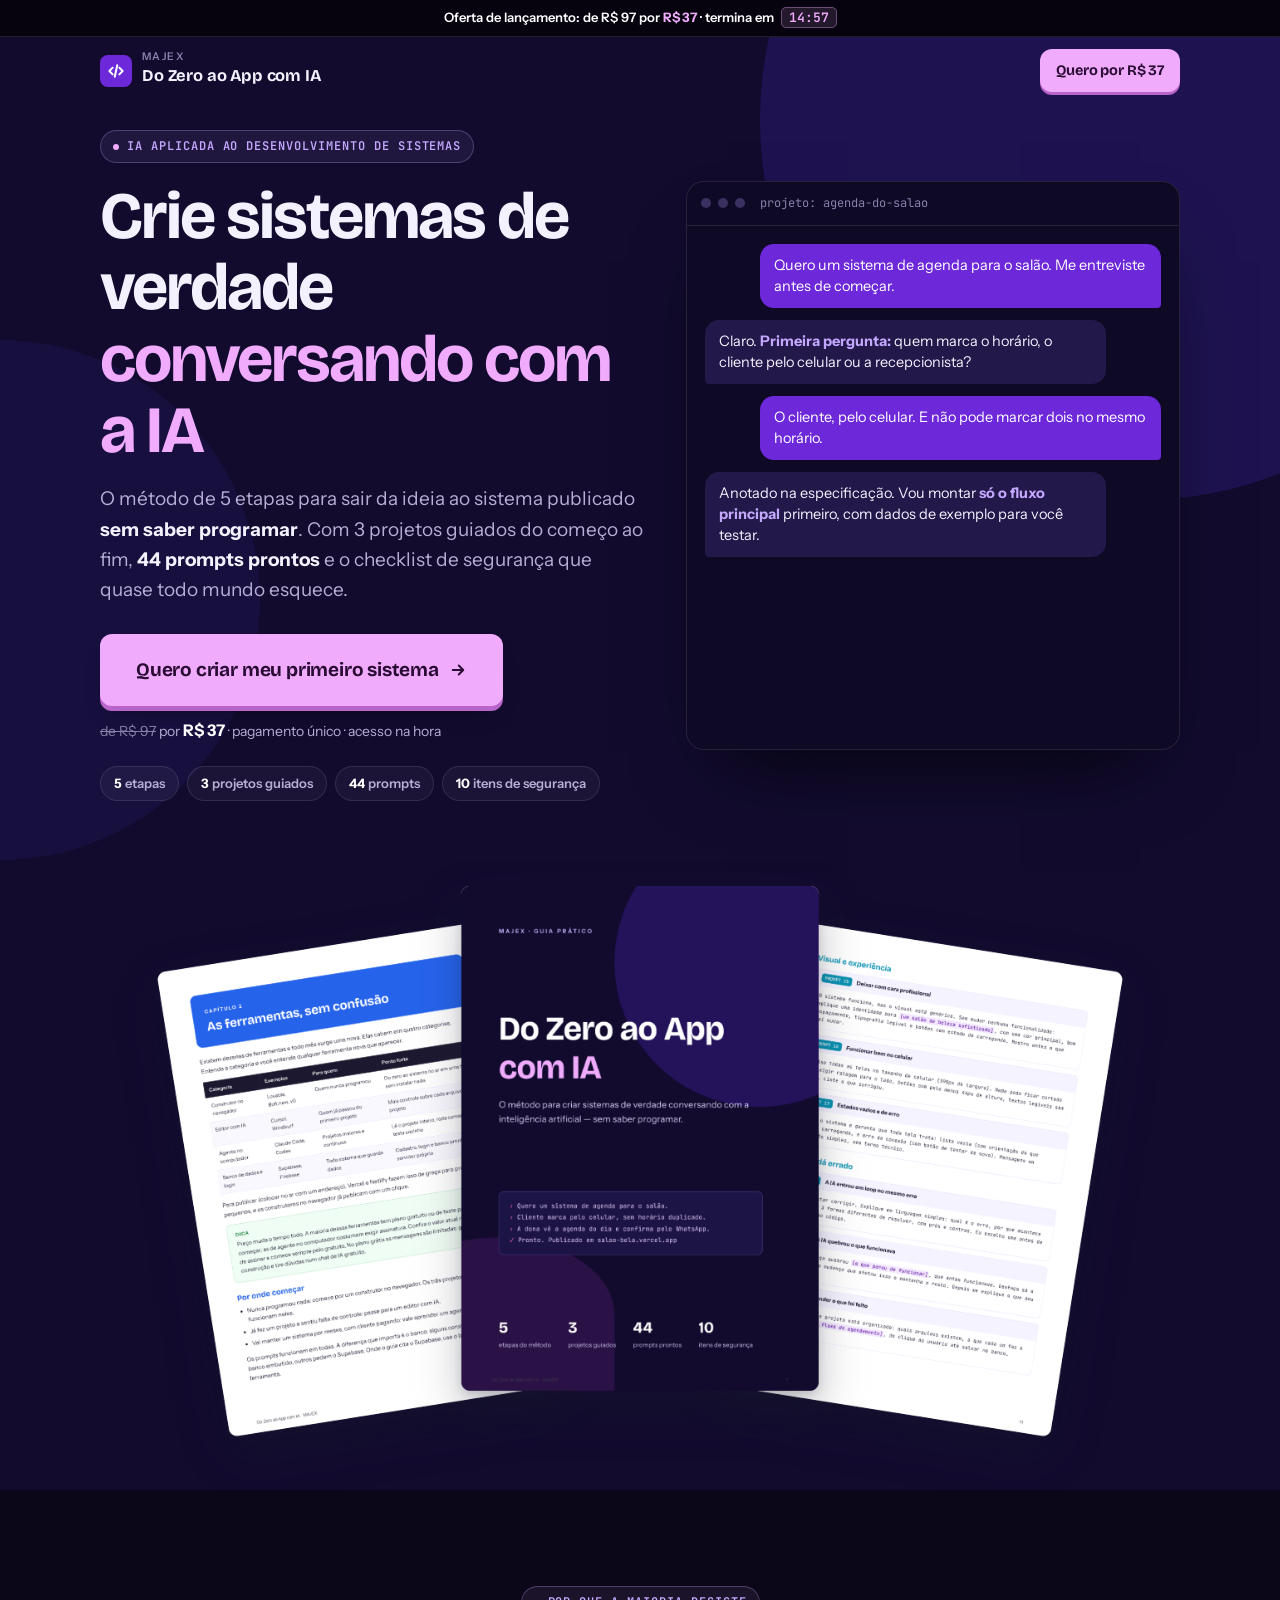
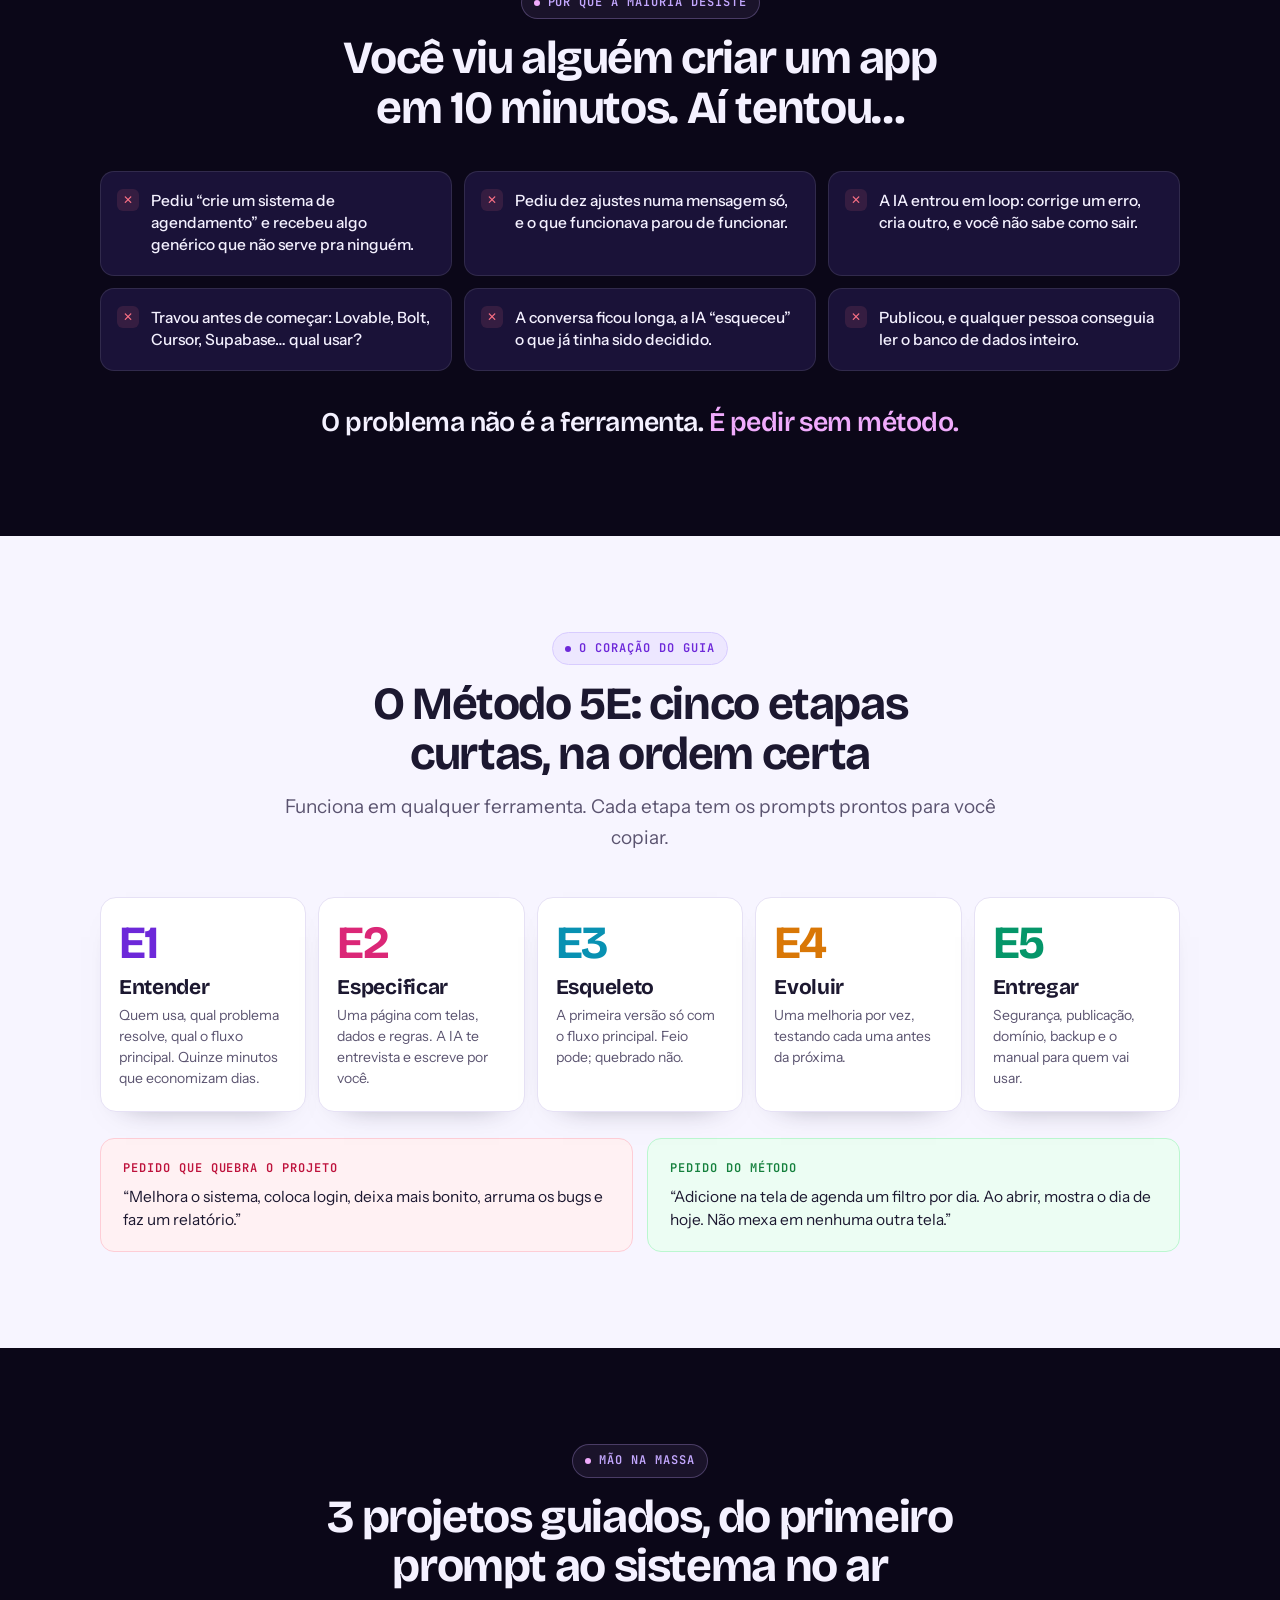
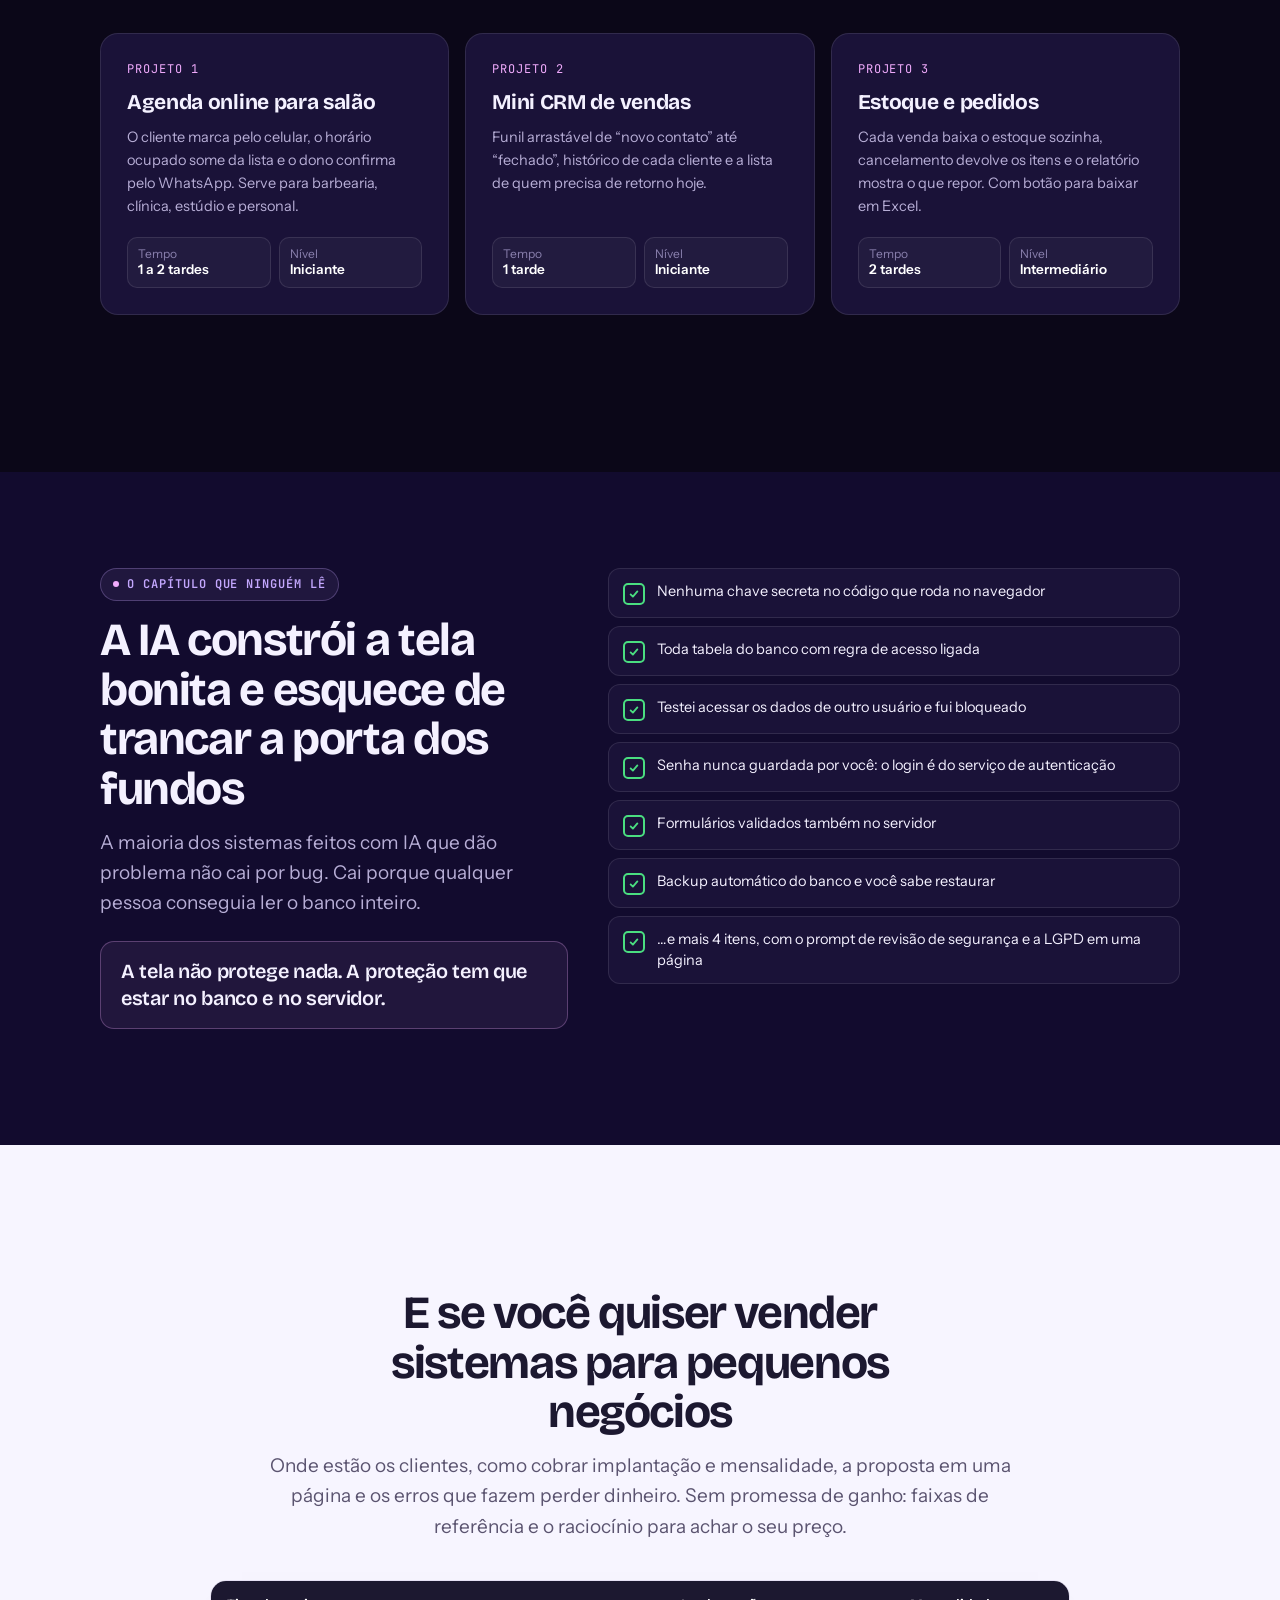
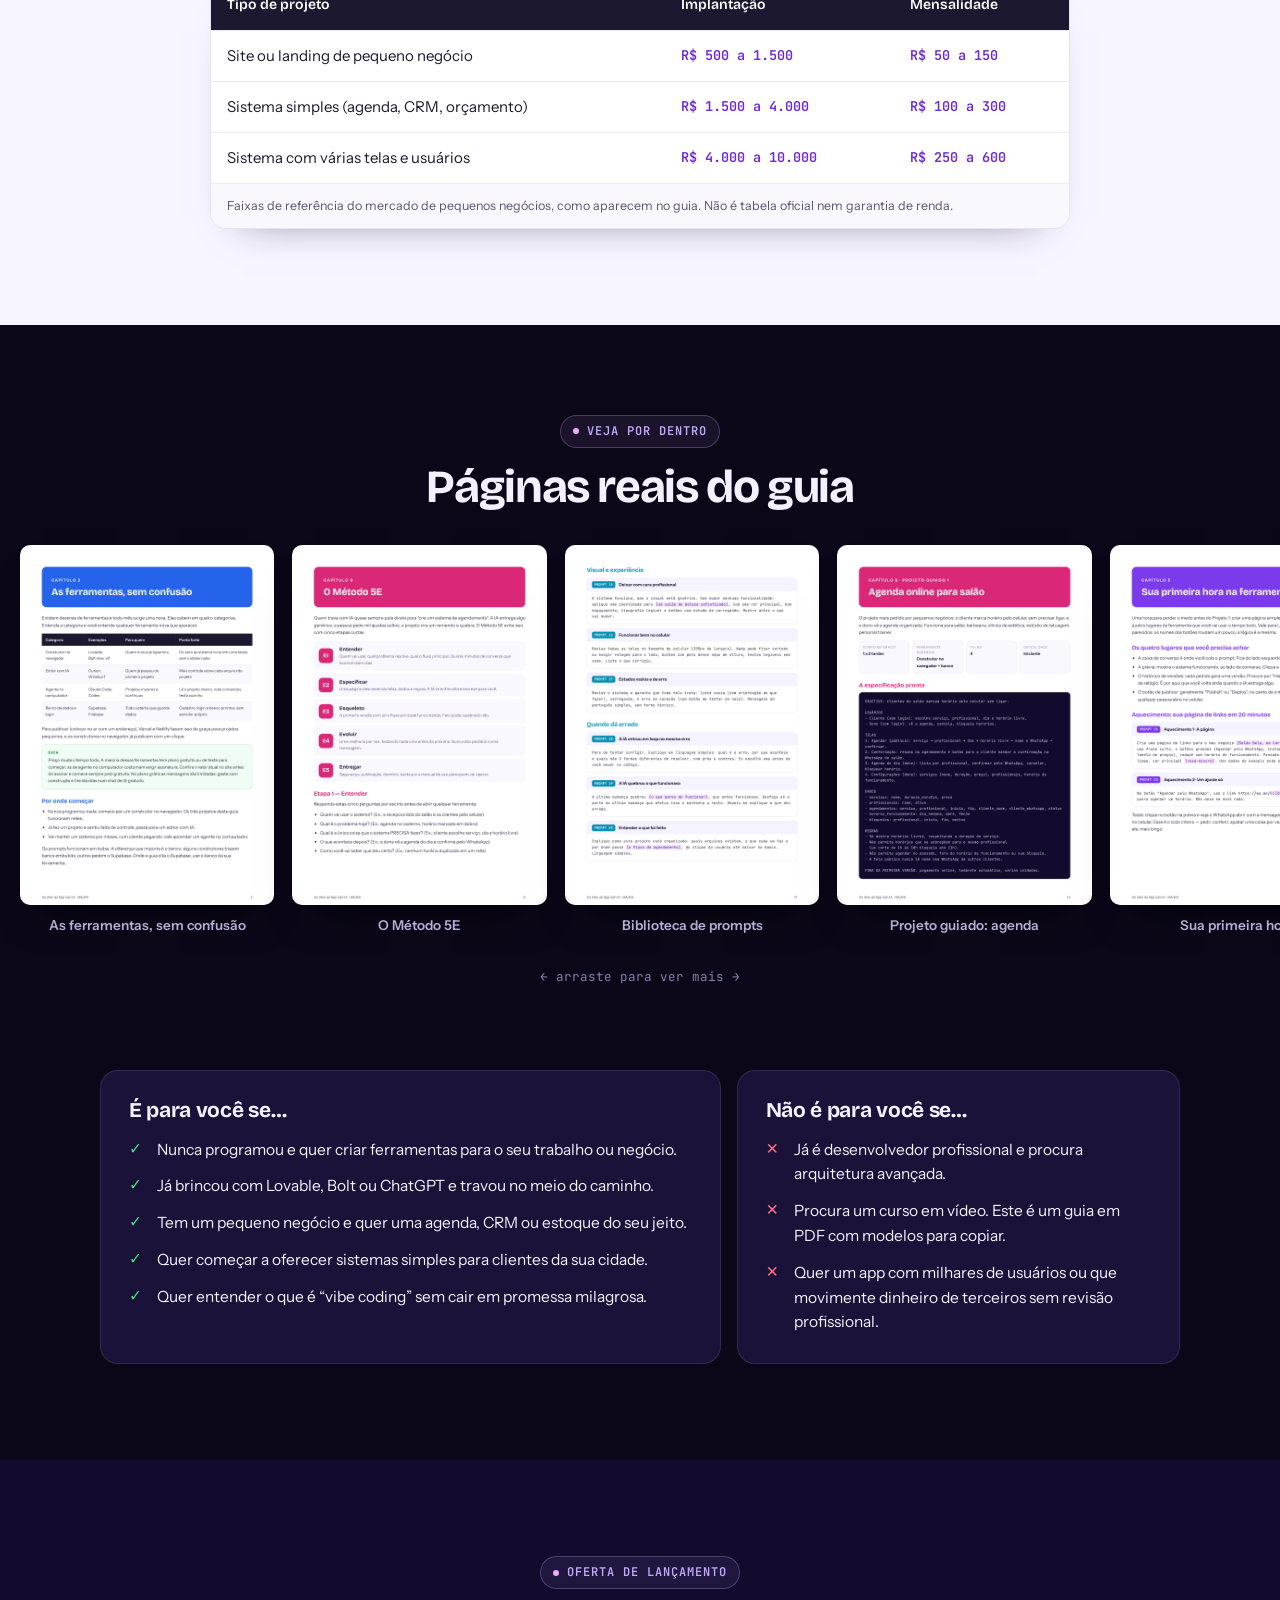
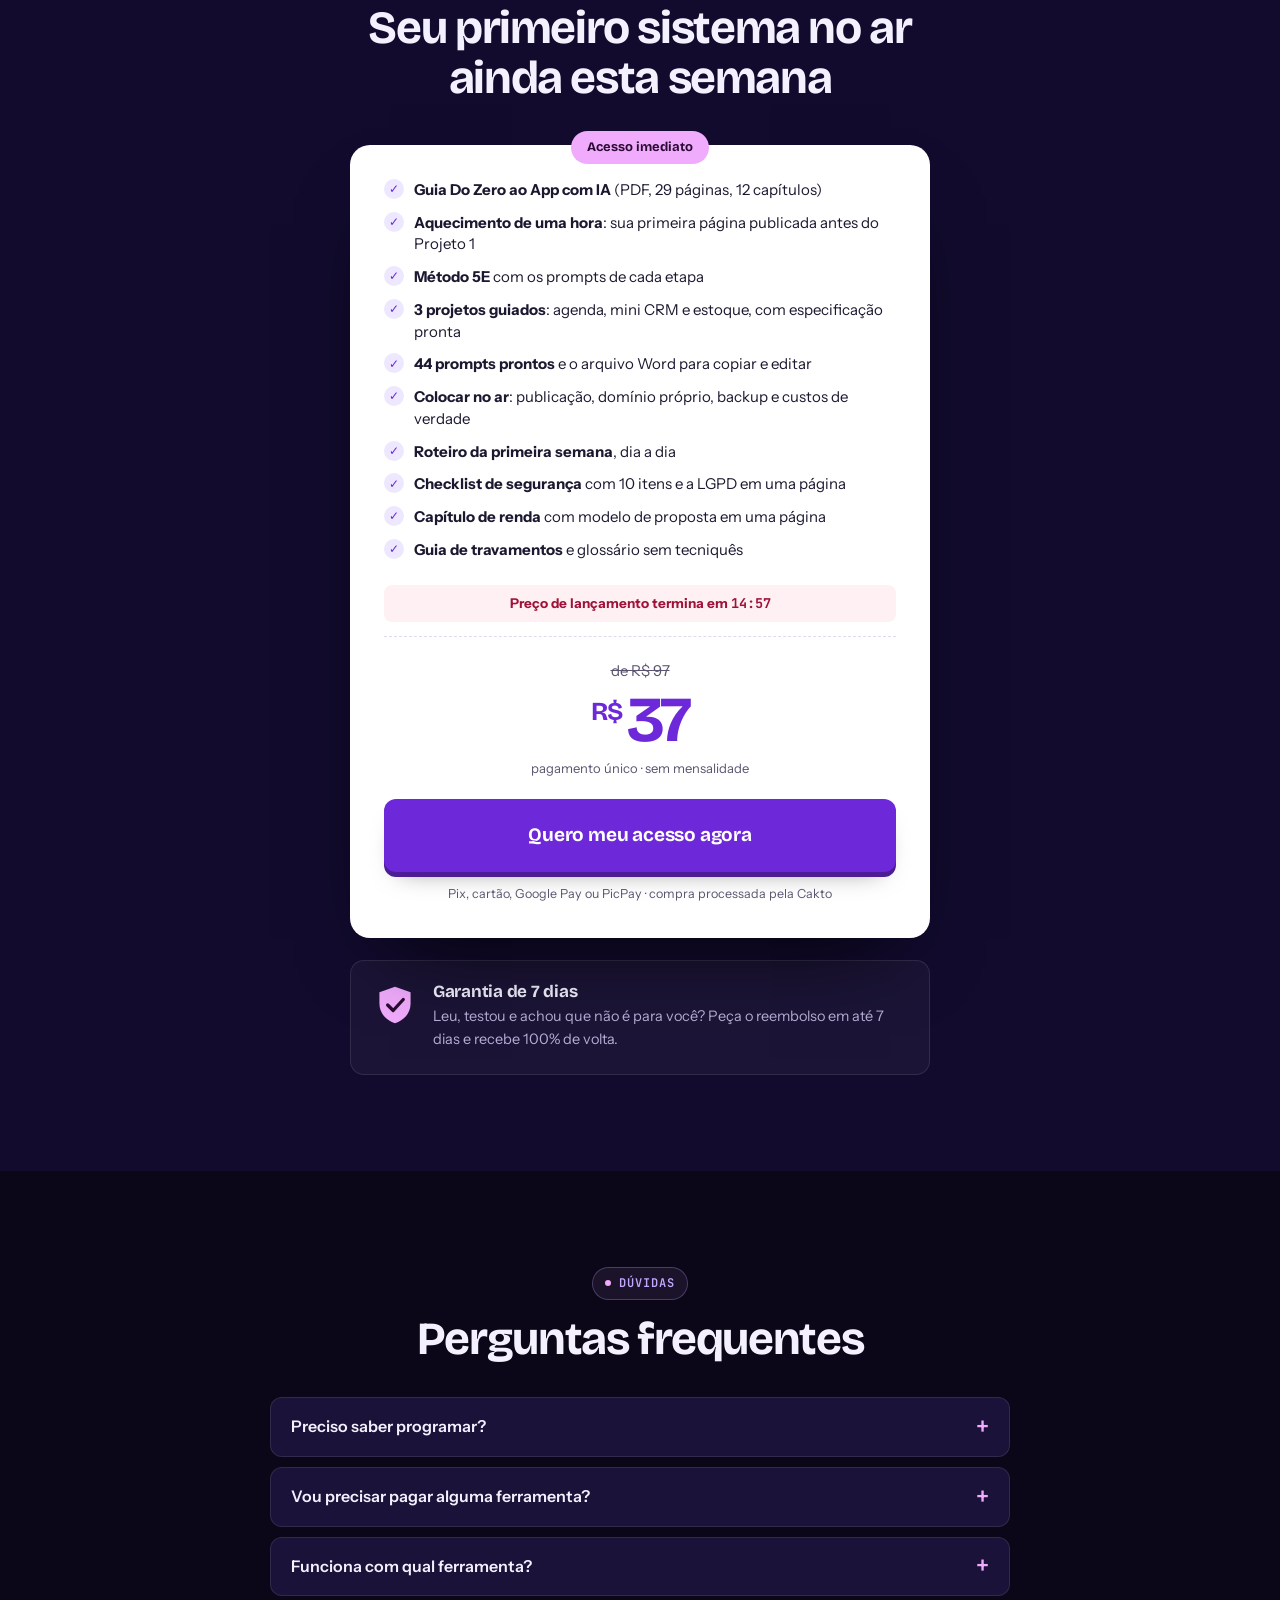
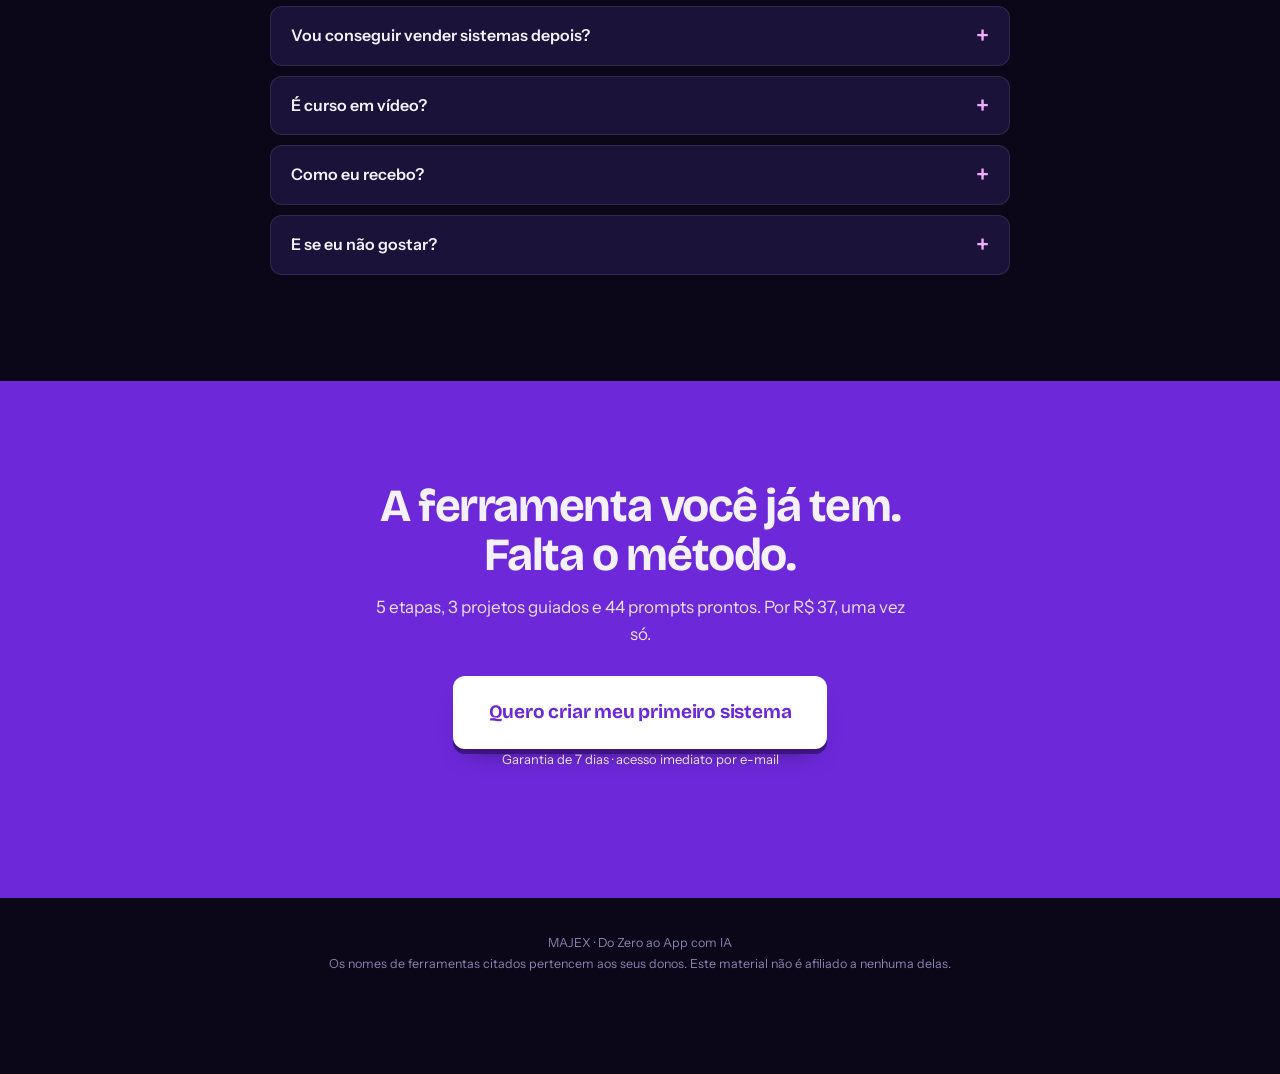
==== app/index.html @ f114dbe5 "Tag do Google Ads (AW-18470251762) nas landings: page view + begin_checkout no clique de compra" ====
<!DOCTYPE html>
<html lang="pt-BR">
<head>
<meta charset="UTF-8">
<meta name="viewport" content="width=device-width, initial-scale=1, viewport-fit=cover">
<title>Do Zero ao App com IA — crie sistemas sem saber programar</title>
<meta name="description" content="O Método 5E para criar sistemas de verdade conversando com a IA: 3 projetos guiados, 44 prompts prontos e o checklist de segurança. De R$ 97 por R$ 37.">
<meta name="theme-color" content="#120B2E">
<meta property="og:title" content="Do Zero ao App com IA — crie sistemas sem saber programar">
<meta property="og:description" content="Método 5E, 3 projetos guiados (agenda, CRM, estoque), 44 prompts e checklist de segurança. De R$ 97 por R$ 37.">
<meta property="og:type" content="website">
<meta property="og:image" content="https://zero-ao-app-com-ia.vercel.app/img/og.png">
<link rel="icon" href="data:image/svg+xml,<svg xmlns='http://www.w3.org/2000/svg' viewBox='0 0 32 32'><rect width='32' height='32' rx='8' fill='%236D28D9'/><path d='M10 12l-4 4 4 4M22 12l4 4-4 4M18 9l-4 14' stroke='white' stroke-width='2.4' fill='none' stroke-linecap='round' stroke-linejoin='round'/></svg>">
<link rel="preconnect" href="https://fonts.googleapis.com">
<link rel="preconnect" href="https://fonts.gstatic.com" crossorigin>
<link href="https://fonts.googleapis.com/css2?family=Bricolage+Grotesque:opsz,wght@12..96,500..800&family=Instrument+Sans:wght@400;500;600;700&family=JetBrains+Mono:wght@400;600&display=swap" rel="stylesheet">
<style>
:root{
  --bg:#0B0718; --bg2:#120B2E; --card:#1A1238; --card2:#221849; --line:rgba(255,255,255,.1);
  --txt:#F4F1FF; --soft:#B7AED6; --mute:#8A80AE;
  --roxo:#6D28D9; --lil:#C4A8FF; --rosa:#F0ABFC; --verde:#4ADE80; --verm:#FB7185; --amar:#FCD34D;
  --light:#F7F5FF; --ink:#1C1830; --ink-soft:#5B5470;
  --ease:cubic-bezier(.22,1,.36,1);
  --fd:"Bricolage Grotesque",system-ui,sans-serif; --fs:"Instrument Sans",system-ui,sans-serif; --fm:"JetBrains Mono",ui-monospace,monospace;
}
*{box-sizing:border-box}
html{-webkit-text-size-adjust:100%;scroll-behavior:smooth}
html,body{margin:0;padding:0}
body{background:var(--bg);color:var(--txt);font-family:var(--fs);font-size:17px;line-height:1.6;overflow-x:hidden;-webkit-font-smoothing:antialiased}
img{max-width:100%;display:block;height:auto}
a{color:inherit;text-decoration:none}
button{font:inherit;color:inherit}
.wrap{width:100%;max-width:1120px;margin:0 auto;padding:0 20px}
.narrow{max-width:780px;margin:0 auto}
.center{text-align:center}
section{position:relative}
h1,h2,h3{margin:0;font-family:var(--fd);line-height:1.08;letter-spacing:-.03em;font-weight:700}
h1{font-size:clamp(36px,6vw,66px)}
h2{font-size:clamp(28px,4.3vw,46px)}
h3{font-size:clamp(18px,2vw,21px);letter-spacing:-.015em}
.lead{font-size:clamp(16.5px,1.8vw,19px);color:var(--soft)}
.tag{display:inline-flex;align-items:center;gap:8px;font-family:var(--fm);font-size:12px;font-weight:600;letter-spacing:.08em;text-transform:uppercase;
  color:var(--lil);background:rgba(196,168,255,.08);border:1px solid rgba(196,168,255,.28);padding:6px 12px;border-radius:999px}
.tag::before{content:"";width:6px;height:6px;border-radius:50%;background:var(--rosa)}
.grad{color:var(--rosa)}

.top{position:fixed;top:0;left:0;right:0;z-index:60;background:#06030F;color:#fff;text-align:center;font-size:13px;font-weight:600;padding:9px 14px;line-height:1.35;border-bottom:1px solid var(--line)}
.top b{color:var(--rosa)}
.top .clk{font-family:var(--fm);background:rgba(240,171,252,.12);border:1px solid rgba(240,171,252,.35);color:var(--rosa);border-radius:5px;padding:1px 7px;margin-left:4px;font-variant-numeric:tabular-nums}

.nav{position:fixed;top:37px;left:0;right:0;z-index:50;padding:12px 0;transition:background .35s var(--ease),border-color .35s;border-bottom:1px solid transparent}
.nav.is-stuck{background:#0B0718;border-bottom-color:var(--line)}
.nav__in{display:flex;align-items:center;justify-content:space-between;gap:14px}
.brand{display:flex;align-items:center;gap:10px;font-family:var(--fd);font-weight:700;font-size:16.5px;letter-spacing:-.01em}
.brand__b{width:32px;height:32px;border-radius:8px;background:var(--roxo);display:grid;place-items:center;flex:none}
.brand__b svg{width:20px;height:20px}
.brand small{display:block;font-family:var(--fs);font-size:10.5px;font-weight:600;letter-spacing:.14em;color:var(--mute);text-transform:uppercase;line-height:1}

.btn{display:inline-flex;align-items:center;justify-content:center;gap:10px;background:var(--rosa);color:#2A0B33;border:0;border-radius:12px;
  padding:18px 30px;font-family:var(--fd);font-weight:700;font-size:17.5px;letter-spacing:-.01em;cursor:pointer;
  box-shadow:0 5px 0 #B865C9,0 14px 26px -16px rgba(0,0,0,.7);transition:transform .18s var(--ease),box-shadow .18s var(--ease)}
.btn:hover{transform:translateY(-2px);box-shadow:0 7px 0 #B865C9,0 18px 30px -16px rgba(0,0,0,.75)}
.btn:active{transform:translateY(4px);box-shadow:0 1px 0 #B865C9}
.btn--sm{padding:10px 16px;font-size:14.5px;box-shadow:0 3px 0 #B865C9}
.btn--lg{padding:21px 36px;font-size:19px}
.btn svg{width:18px;height:18px}

.r{opacity:0;transform:translateY(16px);transition:opacity .7s var(--ease),transform .7s var(--ease)}
.r.is-in{opacity:1;transform:none}
[data-d="1"]{transition-delay:.07s}[data-d="2"]{transition-delay:.14s}[data-d="3"]{transition-delay:.21s}[data-d="4"]{transition-delay:.28s}

/* HERO */
.hero{padding:130px 0 0;background:var(--bg2);overflow:hidden}
.hero::before{content:"";position:absolute;width:760px;height:760px;right:-240px;top:-260px;border-radius:50%;background:#1E1350;pointer-events:none}
.hero::after{content:"";position:absolute;width:520px;height:520px;left:-260px;top:340px;border-radius:50%;background:#170F3E;pointer-events:none}
.hero__g{position:relative;z-index:1;display:grid;grid-template-columns:1.05fr .95fr;gap:40px;align-items:center}
.hero h1{margin-top:18px}
.hero__sub{margin:18px 0 0;max-width:52ch}
.hero__sub b{color:var(--txt)}
.hero__cta{margin-top:28px;display:flex;flex-direction:column;align-items:flex-start;gap:12px}
.hero__price{font-size:14px;color:var(--soft)}
.hero__price s{opacity:.7}
.hero__price b{color:#fff;font-size:16px}

/* chat que vira sistema */
.chat{background:#0E0924;border:1px solid var(--line);border-radius:18px;overflow:hidden;box-shadow:0 40px 80px -40px rgba(0,0,0,.9)}
.chat__h{display:flex;align-items:center;gap:7px;padding:12px 14px;border-bottom:1px solid var(--line);font-family:var(--fm);font-size:12px;color:var(--mute)}
.chat__h i{width:10px;height:10px;border-radius:50%;background:#3B3160}
.chat__h span{margin-left:8px}
.chat__b{padding:18px;display:flex;flex-direction:column;gap:12px;min-height:390px}
.msg{max-width:88%;padding:11px 14px;border-radius:14px;font-size:14.5px;line-height:1.45;opacity:0;transform:translateY(8px);transition:opacity .5s var(--ease),transform .5s var(--ease)}
.msg.on{opacity:1;transform:none}
.msg--eu{align-self:flex-end;background:var(--roxo);color:#fff;border-bottom-right-radius:4px}
.msg--ia{align-self:flex-start;background:var(--card2);color:var(--txt);border-bottom-left-radius:4px}
.msg--ia b{color:var(--lil)}
.app{align-self:stretch;background:#fff;color:var(--ink);border-radius:12px;padding:14px;font-size:13px;opacity:0;transform:translateY(8px);transition:opacity .6s var(--ease),transform .6s var(--ease)}
.app.on{opacity:1;transform:none}
.app__t{display:flex;justify-content:space-between;align-items:center;font-family:var(--fd);font-weight:700;font-size:14.5px;margin-bottom:10px}
.app__t small{font-family:var(--fs);font-weight:600;font-size:11px;color:#16A34A;background:#DCFCE7;border-radius:99px;padding:2px 8px}
.slots{display:grid;grid-template-columns:repeat(4,1fr);gap:6px}
.slots span{text-align:center;border:1px solid #E4E0F0;border-radius:8px;padding:6px 0;font-weight:600;font-family:var(--fm);font-size:12px}
.slots .x{background:#F3F1F8;color:#B0A9C6;text-decoration:line-through}
.slots .s{background:var(--roxo);color:#fff;border-color:var(--roxo)}
.app__f{margin-top:10px;font-size:11.5px;color:var(--ink-soft);font-family:var(--fm)}

.chips{display:flex;flex-wrap:wrap;gap:8px;margin-top:22px}
.chips span{font-size:13px;font-weight:600;color:var(--soft);background:rgba(255,255,255,.04);border:1px solid var(--line);border-radius:999px;padding:6px 13px}
.chips b{color:#fff}
.hero__img{position:relative;z-index:1;margin:60px auto -2px;max-width:1080px}

/* dor */
.pain{padding:96px 0;background:var(--bg)}
.pain h2{max-width:22ch;margin:14px auto 0}
.pain__g{display:grid;grid-template-columns:repeat(3,1fr);gap:12px;margin-top:38px}
.pain__g div{background:var(--card);border:1px solid var(--line);border-radius:14px;padding:18px 18px 18px 50px;position:relative;font-size:15.5px;font-weight:500;line-height:1.45;color:var(--txt)}
.pain__g div::before{content:"✕";position:absolute;left:16px;top:17px;width:22px;height:22px;border-radius:6px;display:grid;place-items:center;font-size:12px;font-weight:800;color:var(--verm);background:rgba(251,113,133,.12)}
.pain__p{margin:34px auto 0;max-width:40ch;font-family:var(--fd);font-size:clamp(20px,2.6vw,27px);font-weight:600;line-height:1.3;letter-spacing:-.02em}
.pain__p span{color:var(--rosa)}

/* método */
.met{padding:96px 0;background:var(--light);color:var(--ink)}
.met .tag{color:var(--roxo);background:#EDE7FF;border-color:#D8CCFF}
.met .tag::before{background:var(--roxo)}
.met h2{max-width:20ch;margin:14px auto 0}
.met .lead{color:var(--ink-soft);max-width:58ch;margin:14px auto 0}
.steps{display:grid;grid-template-columns:repeat(5,1fr);gap:12px;margin-top:44px;counter-reset:s}
.st{background:#fff;border:1px solid #E6E1F5;border-radius:16px;padding:22px 18px;position:relative;box-shadow:0 14px 30px -26px rgba(28,24,48,.6);transition:transform .35s var(--ease)}
.st:hover{transform:translateY(-5px)}
.st b{display:block;font-family:var(--fd);font-size:46px;line-height:1;color:var(--roxo);letter-spacing:-.04em}
.st:nth-child(2) b{color:#DB2777}.st:nth-child(3) b{color:#0891B2}.st:nth-child(4) b{color:#D97706}.st:nth-child(5) b{color:#059669}
.st h3{margin:10px 0 6px}
.st p{margin:0;font-size:14px;color:var(--ink-soft);line-height:1.5}
.duas{display:grid;grid-template-columns:1fr 1fr;gap:14px;margin-top:26px}
.duas div{border-radius:14px;padding:20px 22px;font-size:15.5px;line-height:1.5}
.duas i{display:block;font-style:normal;font-family:var(--fm);font-size:12px;font-weight:600;letter-spacing:.08em;text-transform:uppercase;margin-bottom:8px}
.ruim{background:#FFF1F3;border:1px solid #FECDD6}.ruim i{color:#BE123C}
.bom{background:#ECFDF3;border:1px solid #BBF7D0}.bom i{color:#15803D}

/* projetos */
.proj{padding:96px 0;background:var(--bg)}
.proj h2{max-width:22ch;margin:14px auto 0}
.proj__g{display:grid;grid-template-columns:repeat(3,1fr);gap:16px;margin-top:42px}
.pj{background:var(--card);border:1px solid var(--line);border-radius:18px;padding:26px;display:flex;flex-direction:column;gap:12px;transition:border-color .35s,transform .35s var(--ease)}
.pj:hover{transform:translateY(-5px);border-color:rgba(240,171,252,.4)}
.pj__n{font-family:var(--fm);font-size:12px;color:var(--rosa);letter-spacing:.08em;text-transform:uppercase}
.pj p{margin:0;font-size:14.5px;color:var(--soft)}
.ficha{display:grid;grid-template-columns:1fr 1fr;gap:8px;margin-top:auto;padding-top:6px}
.ficha span{background:rgba(255,255,255,.04);border:1px solid var(--line);border-radius:10px;padding:8px 10px;font-size:12px;color:var(--mute);line-height:1.3}
.ficha b{display:block;color:#fff;font-size:13.5px;font-weight:600}
.proj__note{text-align:center;margin-top:22px;color:var(--soft);font-size:15px}
.proj__note b{color:#fff}

/* segurança */
.seg{padding:96px 0;background:var(--bg2);overflow:hidden}
.seg__g{display:grid;grid-template-columns:.9fr 1.1fr;gap:40px;align-items:start}
.seg h2{margin-top:14px}
.seg .lead{margin-top:14px}
.ouro{margin-top:22px;background:rgba(240,171,252,.07);border:1px solid rgba(240,171,252,.28);border-radius:14px;padding:16px 20px;font-family:var(--fd);font-size:20px;font-weight:600;line-height:1.35;letter-spacing:-.015em}
.checks{list-style:none;margin:0;padding:0;display:grid;gap:8px}
.checks li{display:flex;gap:12px;align-items:flex-start;background:var(--card);border:1px solid var(--line);border-radius:12px;padding:12px 14px;font-size:14.5px;line-height:1.45}
.checks li::before{content:"";flex:none;width:18px;height:18px;margin-top:2px;border-radius:5px;border:2px solid var(--verde);
  background:url("data:image/svg+xml,%3Csvg xmlns='http://www.w3.org/2000/svg' viewBox='0 0 16 16'%3E%3Cpath d='M3.5 8.5l3 3 6-7' stroke='%234ADE80' stroke-width='2.4' fill='none' stroke-linecap='round' stroke-linejoin='round'/%3E%3C/svg%3E") center/12px no-repeat}

/* renda */
.renda{padding:96px 0;background:var(--light);color:var(--ink)}
.renda .tag{color:var(--roxo);background:#EDE7FF;border-color:#D8CCFF}
.renda .tag::before{background:var(--roxo)}
.renda h2{max-width:22ch;margin:14px auto 0}
.renda .lead{color:var(--ink-soft);max-width:60ch;margin:14px auto 0}
.tab{margin:38px auto 0;max-width:860px;border:1px solid #E6E1F5;border-radius:16px;overflow:hidden;background:#fff;box-shadow:0 20px 40px -32px rgba(28,24,48,.6)}
.tab table{width:100%;border-collapse:collapse;font-size:15px}
.tab th{background:var(--ink);color:#fff;text-align:left;padding:13px 16px;font-family:var(--fd);font-weight:600;font-size:14px}
.tab td{padding:13px 16px;border-top:1px solid #EEEAF7}
.tab td:not(:first-child){font-family:var(--fm);font-size:13.5px;white-space:nowrap;color:var(--roxo);font-weight:600}
.tab__n{padding:12px 16px;font-size:12.5px;color:var(--ink-soft);background:#FAF8FF;border-top:1px solid #EEEAF7}

/* galeria */
.gal{padding:90px 0 70px;background:var(--bg);overflow:hidden}
.gal h2{max-width:22ch;margin:14px auto 0}
.gal__track{display:flex;gap:18px;padding:34px 20px 18px;overflow-x:auto;scroll-snap-type:x mandatory;cursor:grab;justify-content:safe center}
.gal__track::-webkit-scrollbar{height:6px}
.gal__track::-webkit-scrollbar-thumb{background:#3B3160;border-radius:9px}
.gi{flex:none;scroll-snap-align:center}
.gi img{height:360px;width:auto;max-width:none;border-radius:10px;background:#fff;box-shadow:0 24px 44px -26px rgba(0,0,0,.9);pointer-events:none}
.gi span{display:block;margin-top:10px;font-size:13.5px;font-weight:600;color:var(--soft);text-align:center}
.hint{font-size:12.5px;color:var(--mute);text-align:center;font-family:var(--fm)}

/* pra quem */
.who{padding:0 0 96px;background:var(--bg)}
.who__g{display:grid;grid-template-columns:1.4fr 1fr;gap:16px}
.box{background:var(--card);border:1px solid var(--line);border-radius:18px;padding:28px}
.box h3{margin-bottom:16px}
.box ul{list-style:none;margin:0;padding:0;display:grid;gap:12px}
.box li{position:relative;padding-left:28px;font-size:15.5px;color:var(--txt)}
.box li::before{content:"✓";position:absolute;left:0;top:-1px;color:var(--verde);font-weight:800}
.box.no li::before{content:"✕";color:var(--verm)}

/* oferta */
.offer{padding:96px 0;background:var(--bg2);overflow:hidden}
.offer h2{max-width:20ch;margin:14px auto 0}
.plan{max-width:580px;margin:42px auto 0;background:#fff;color:var(--ink);border-radius:20px;padding:34px;position:relative;box-shadow:0 40px 80px -40px rgba(0,0,0,.9)}
.plan__tag{position:absolute;top:-14px;left:50%;transform:translateX(-50%);background:var(--rosa);color:#2A0B33;font-family:var(--fd);font-weight:700;font-size:13px;padding:6px 16px;border-radius:999px;white-space:nowrap}
.plan ul{list-style:none;margin:0 0 24px;padding:0;display:grid;gap:11px}
.plan li{position:relative;padding-left:30px;font-size:15px;line-height:1.45}
.plan li::before{content:"✓";position:absolute;left:0;top:0;width:20px;height:20px;border-radius:50%;background:#EDE7FF;color:var(--roxo);font-weight:800;font-size:12px;display:grid;place-items:center}
.plan__clk{text-align:center;font-size:13.5px;font-weight:700;color:#9F1239;background:#FFF1F3;border-radius:8px;padding:8px;margin-bottom:14px}
.plan__clk b{font-family:var(--fm);font-variant-numeric:tabular-nums}
.plan__p{text-align:center;border-top:1px dashed #E0DAF0;padding-top:20px;margin-bottom:18px}
.plan__p s{color:var(--ink-soft);font-size:15px}
.plan__p b{display:block;font-family:var(--fd);font-size:64px;font-weight:700;letter-spacing:-.05em;line-height:1;margin:4px 0 2px;color:var(--roxo)}
.plan__p b small{font-size:26px;letter-spacing:-.02em;margin-right:4px;vertical-align:.8em}
.plan__p i{font-style:normal;font-size:13px;color:var(--ink-soft)}
.plan .btn{width:100%;background:var(--roxo);color:#fff;box-shadow:0 5px 0 #4C1D95,0 14px 26px -16px rgba(0,0,0,.5)}
.plan .btn:active{box-shadow:0 1px 0 #4C1D95}
.plan__f{text-align:center;font-size:12.5px;color:var(--ink-soft);margin-top:12px}
.guar{max-width:580px;margin:22px auto 0;display:flex;gap:16px;align-items:flex-start;background:rgba(255,255,255,.04);border:1px solid var(--line);border-radius:14px;padding:22px}
.guar svg{flex:none;width:44px;height:44px}
.guar h3{font-size:17px;margin-bottom:4px}
.guar p{margin:0;font-size:14.5px;color:var(--soft)}

/* faq */
.faq{padding:96px 0;background:var(--bg)}
.faq__l{margin-top:34px}
.fq{background:var(--card);border:1px solid var(--line);border-radius:12px;margin-bottom:10px;overflow:hidden}
.fq__q{width:100%;background:none;border:0;text-align:left;padding:18px 50px 18px 20px;cursor:pointer;font-size:16px;font-weight:600;position:relative;line-height:1.35}
.fq__q::after{content:"+";position:absolute;right:20px;top:50%;transform:translateY(-50%);color:var(--rosa);font-size:24px;transition:transform .35s var(--ease)}
.fq.is-open .fq__q::after{transform:translateY(-50%) rotate(45deg)}
.fq__a{display:grid;grid-template-rows:0fr;transition:grid-template-rows .45s var(--ease)}
.fq__a>*{overflow:hidden;min-height:0}
.fq.is-open .fq__a{grid-template-rows:1fr}
.fq__a p{margin:0;padding:0 20px;color:var(--soft);font-size:15px}
.fq__a p::after{content:"";display:block;height:18px}

.final{padding:100px 0;background:var(--roxo);text-align:center;overflow:hidden}
.final h2{max-width:20ch;margin:0 auto 14px}
.final p{color:rgba(255,255,255,.85);max-width:50ch;margin:0 auto 28px}
.final .btn{background:#fff;color:var(--roxo);box-shadow:0 5px 0 #3B1680,0 14px 26px -16px rgba(0,0,0,.6)}
.final__m{font-size:13px;color:rgba(255,255,255,.75);margin-top:16px}
.foot{padding:34px 0 100px;font-size:12.5px;color:var(--mute);text-align:center;line-height:1.7;background:var(--bg)}

.mbar{position:fixed;left:0;right:0;bottom:0;z-index:55;background:rgba(18,11,46,.97);border-top:1px solid var(--line);padding:10px 16px;padding-bottom:calc(10px + env(safe-area-inset-bottom));
  display:none;align-items:center;justify-content:space-between;gap:12px;transform:translateY(110%);transition:transform .4s var(--ease)}
.mbar.is-up{transform:none}
.mbar b{font-family:var(--fd);font-size:22px;display:block;line-height:1;color:#fff;letter-spacing:-.03em}
.mbar span{font-size:11px;font-weight:600;color:var(--soft)}
.prog{position:fixed;top:0;left:0;height:3px;background:var(--rosa);z-index:61;width:0}

@media(max-width:980px){
  .hero__g,.seg__g,.who__g{grid-template-columns:1fr}
  .steps{grid-template-columns:repeat(2,1fr)}
  .st:last-child{grid-column:span 2}
  .pain__g,.proj__g{grid-template-columns:1fr}
  .duas{grid-template-columns:1fr}
}
@media(max-width:640px){
  body{font-size:16px}
  .wrap{padding:0 16px}
  .top{font-size:12px;padding:8px 10px}
  .top__x{display:none}
  .nav .btn--sm{display:none}
  .hero{padding:118px 0 0}
  .btn--lg{width:100%;padding:18px 20px;font-size:17.5px}
  .hero__cta{width:100%;align-items:stretch;text-align:center}
  .steps{grid-template-columns:1fr}
  .st:last-child{grid-column:auto}
  .chat__b{min-height:360px;padding:14px}
  .box,.plan{padding:24px 20px}
  .plan__p b{font-size:56px}
  .gi img{height:300px}
  .tab{font-size:14px}
  .tab th,.tab td{padding:11px 10px}
  .tab td:not(:first-child){white-space:normal}
  .mbar{display:flex}
  .pain,.met,.proj,.seg,.renda,.offer,.faq,.final{padding-top:70px;padding-bottom:70px}
  .who{padding-bottom:70px}
}
@media(prefers-reduced-motion:reduce){.r,.msg,.app{opacity:1;transform:none;transition:none}}
</style>
</head>
<body>
<div class="prog" id="prog"></div>
<div class="top"><span class="top__x">Oferta de lançamento: </span>de R$ 97 por <b>R$ 37</b> · termina em <span class="clk" data-clock>15:00</span></div>

<header class="nav" id="nav">
  <div class="wrap nav__in">
    <a href="#" class="brand"><span class="brand__b"><svg viewBox="0 0 24 24" fill="none" stroke="#fff" stroke-width="2.4" stroke-linecap="round" stroke-linejoin="round"><path d="M8 8l-4 4 4 4M16 8l4 4-4 4M13.5 5l-3 14"/></svg></span><span><small>MAJEX</small>Do Zero ao App com IA</span></a>
    <a href="#oferta" class="btn btn--sm">Quero por R$ 37</a>
  </div>
</header>

<section class="hero">
  <div class="wrap hero__g">
    <div>
      <span class="tag r">IA aplicada ao desenvolvimento de sistemas</span>
      <h1 class="r" data-d="1">Crie sistemas de verdade <span class="grad">conversando com a IA</span></h1>
      <p class="hero__sub lead r" data-d="2">O método de 5 etapas para sair da ideia ao sistema publicado <b>sem saber programar</b>. Com 3 projetos guiados do começo ao fim, <b>44 prompts prontos</b> e o checklist de segurança que quase todo mundo esquece.</p>
      <div class="hero__cta r" data-d="3">
        <a href="#oferta" class="btn btn--lg">Quero criar meu primeiro sistema
          <svg viewBox="0 0 24 24" fill="none" stroke="currentColor" stroke-width="2.6" stroke-linecap="round" stroke-linejoin="round"><path d="M5 12h14M13 6l6 6-6 6"/></svg></a>
        <span class="hero__price"><s>de R$ 97</s> por <b>R$ 37</b> · pagamento único · acesso na hora</span>
      </div>
      <div class="chips r" data-d="4">
        <span><b>5</b> etapas</span><span><b>3</b> projetos guiados</span><span><b>44</b> prompts</span><span><b>10</b> itens de segurança</span>
      </div>
    </div>
    <div class="chat r" data-d="2" aria-label="Exemplo de conversa com a IA construindo uma agenda">
      <div class="chat__h"><i></i><i></i><i></i><span>projeto: agenda-do-salao</span></div>
      <div class="chat__b" id="chat">
        <div class="msg msg--eu">Quero um sistema de agenda para o salão. Me entreviste antes de começar.</div>
        <div class="msg msg--ia">Claro. <b>Primeira pergunta:</b> quem marca o horário, o cliente pelo celular ou a recepcionista?</div>
        <div class="msg msg--eu">O cliente, pelo celular. E não pode marcar dois no mesmo horário.</div>
        <div class="msg msg--ia">Anotado na especificação. Vou montar <b>só o fluxo principal</b> primeiro, com dados de exemplo para você testar.</div>
        <div class="app">
          <div class="app__t">Agendar · Corte feminino <small>● no ar</small></div>
          <div class="slots"><span>09:00</span><span class="x">10:00</span><span>11:00</span><span class="s">14:00</span><span class="x">15:00</span><span>16:00</span><span>17:00</span><span class="x">18:00</span></div>
          <div class="app__f">horários ocupados já aparecem bloqueados</div>
        </div>
      </div>
    </div>
  </div>
  <div class="wrap"><div class="hero__img r"><img src="img/hero.png" width="1300" height="760" alt="Capa e páginas do guia Do Zero ao App com IA"></div></div>
</section>

<section class="pain">
  <div class="wrap center">
    <span class="tag r">Por que a maioria desiste</span>
    <h2 class="r" data-d="1">Você viu alguém criar um app em 10 minutos. Aí tentou…</h2>
    <div class="pain__g" style="text-align:left">
      <div class="r">Pediu “crie um sistema de agendamento” e recebeu algo genérico que não serve pra ninguém.</div>
      <div class="r" data-d="1">Pediu dez ajustes numa mensagem só, e o que funcionava parou de funcionar.</div>
      <div class="r" data-d="2">A IA entrou em loop: corrige um erro, cria outro, e você não sabe como sair.</div>
      <div class="r">Travou antes de começar: Lovable, Bolt, Cursor, Supabase… qual usar?</div>
      <div class="r" data-d="1">A conversa ficou longa, a IA “esqueceu” o que já tinha sido decidido.</div>
      <div class="r" data-d="2">Publicou, e qualquer pessoa conseguia ler o banco de dados inteiro.</div>
    </div>
    <p class="pain__p r">O problema não é a ferramenta. <span>É pedir sem método.</span></p>
  </div>
</section>

<section class="met">
  <div class="wrap center">
    <span class="tag r">O coração do guia</span>
    <h2 class="r" data-d="1">O Método 5E: cinco etapas curtas, na ordem certa</h2>
    <p class="lead r" data-d="2">Funciona em qualquer ferramenta. Cada etapa tem os prompts prontos para você copiar.</p>
    <div class="steps" style="text-align:left">
      <div class="st r"><b>E1</b><h3>Entender</h3><p>Quem usa, qual problema resolve, qual o fluxo principal. Quinze minutos que economizam dias.</p></div>
      <div class="st r" data-d="1"><b>E2</b><h3>Especificar</h3><p>Uma página com telas, dados e regras. A IA te entrevista e escreve por você.</p></div>
      <div class="st r" data-d="2"><b>E3</b><h3>Esqueleto</h3><p>A primeira versão só com o fluxo principal. Feio pode; quebrado não.</p></div>
      <div class="st r" data-d="3"><b>E4</b><h3>Evoluir</h3><p>Uma melhoria por vez, testando cada uma antes da próxima.</p></div>
      <div class="st r" data-d="4"><b>E5</b><h3>Entregar</h3><p>Segurança, publicação, domínio, backup e o manual para quem vai usar.</p></div>
    </div>
    <div class="duas" style="text-align:left">
      <div class="ruim r"><i>Pedido que quebra o projeto</i>“Melhora o sistema, coloca login, deixa mais bonito, arruma os bugs e faz um relatório.”</div>
      <div class="bom r" data-d="1"><i>Pedido do método</i>“Adicione na tela de agenda um filtro por dia. Ao abrir, mostra o dia de hoje. Não mexa em nenhuma outra tela.”</div>
    </div>
  </div>
</section>

<section class="proj">
  <div class="wrap">
    <div class="center">
      <span class="tag r">Mão na massa</span>
      <h2 class="r" data-d="1">3 projetos guiados, do primeiro prompt ao sistema no ar</h2>
    </div>
    <div class="proj__g">
      <div class="pj r"><span class="pj__n">Projeto 1</span><h3>Agenda online para salão</h3><p>O cliente marca pelo celular, o horário ocupado some da lista e o dono confirma pelo WhatsApp. Serve para barbearia, clínica, estúdio e personal.</p>
        <div class="ficha"><span>Tempo<b>1 a 2 tardes</b></span><span>Nível<b>Iniciante</b></span></div></div>
      <div class="pj r" data-d="1"><span class="pj__n">Projeto 2</span><h3>Mini CRM de vendas</h3><p>Funil arrastável de “novo contato” até “fechado”, histórico de cada cliente e a lista de quem precisa de retorno hoje.</p>
        <div class="ficha"><span>Tempo<b>1 tarde</b></span><span>Nível<b>Iniciante</b></span></div></div>
      <div class="pj r" data-d="2"><span class="pj__n">Projeto 3</span><h3>Estoque e pedidos</h3><p>Cada venda baixa o estoque sozinha, cancelamento devolve os itens e o relatório mostra o que repor. Com botão para baixar em Excel.</p>
        <div class="ficha"><span>Tempo<b>2 tardes</b></span><span>Nível<b>Intermediário</b></span></div></div>
    </div>
    <p class="proj__note r">Cada projeto vem com <b>a especificação pronta</b>, <b>a sequência de prompts</b> e <b>o checklist de teste</b> antes de entregar.</p>
  </div>
</section>

<section class="seg">
  <div class="wrap seg__g">
    <div>
      <span class="tag r">O capítulo que ninguém lê</span>
      <h2 class="r" data-d="1">A IA constrói a tela bonita e esquece de trancar a porta dos fundos</h2>
      <p class="lead r" data-d="2">A maioria dos sistemas feitos com IA que dão problema não cai por bug. Cai porque qualquer pessoa conseguia ler o banco inteiro.</p>
      <p class="ouro r" data-d="3">A tela não protege nada. A proteção tem que estar no banco e no servidor.</p>
    </div>
    <ul class="checks">
      <li class="r">Nenhuma chave secreta no código que roda no navegador</li>
      <li class="r">Toda tabela do banco com regra de acesso ligada</li>
      <li class="r">Testei acessar os dados de outro usuário e fui bloqueado</li>
      <li class="r">Senha nunca guardada por você: o login é do serviço de autenticação</li>
      <li class="r">Formulários validados também no servidor</li>
      <li class="r">Backup automático do banco e você sabe restaurar</li>
      <li class="r">…e mais 4 itens, com o prompt de revisão de segurança e a LGPD em uma página</li>
    </ul>
  </div>
</section>

<section class="renda">
  <div class="wrap center">
    <span class="tag r">Capítulo 11</span>
    <h2 class="r" data-d="1">E se você quiser vender sistemas para pequenos negócios</h2>
    <p class="lead r" data-d="2">Onde estão os clientes, como cobrar implantação e mensalidade, a proposta em uma página e os erros que fazem perder dinheiro. Sem promessa de ganho: faixas de referência e o raciocínio para achar o seu preço.</p>
    <div class="tab r" style="text-align:left">
      <table>
        <thead><tr><th>Tipo de projeto</th><th>Implantação</th><th>Mensalidade</th></tr></thead>
        <tbody>
          <tr><td>Site ou landing de pequeno negócio</td><td>R$ 500 a 1.500</td><td>R$ 50 a 150</td></tr>
          <tr><td>Sistema simples (agenda, CRM, orçamento)</td><td>R$ 1.500 a 4.000</td><td>R$ 100 a 300</td></tr>
          <tr><td>Sistema com várias telas e usuários</td><td>R$ 4.000 a 10.000</td><td>R$ 250 a 600</td></tr>
        </tbody>
      </table>
      <div class="tab__n">Faixas de referência do mercado de pequenos negócios, como aparecem no guia. Não é tabela oficial nem garantia de renda.</div>
    </div>
  </div>
</section>

<section class="gal">
  <div class="center wrap">
    <span class="tag r">Veja por dentro</span>
    <h2 class="r" data-d="1">Páginas reais do guia</h2>
  </div>
  <div class="gal__track" id="gal">
    <div class="gi"><img src="img/previa-1.png" alt="Capítulo sobre ferramentas" loading="lazy"><span>As ferramentas, sem confusão</span></div>
    <div class="gi"><img src="img/previa-2.png" alt="Página do Método 5E" loading="lazy"><span>O Método 5E</span></div>
    <div class="gi"><img src="img/previa-3.png" alt="Biblioteca de prompts" loading="lazy"><span>Biblioteca de prompts</span></div>
    <div class="gi"><img src="img/previa-4.png" alt="Página de projeto guiado" loading="lazy"><span>Projeto guiado: agenda</span></div>
    <div class="gi"><img src="img/previa-5.png" alt="Aquecimento: primeira hora na ferramenta" loading="lazy"><span>Sua primeira hora</span></div>
    <div class="gi"><img src="img/previa-6.png" alt="Capítulo colocar no ar" loading="lazy"><span>Colocar no ar</span></div>
    <div class="gi"><img src="img/previa-7.png" alt="Roteiro da primeira semana" loading="lazy"><span>Sua primeira semana</span></div>
  </div>
  <p class="hint">← arraste para ver mais →</p>
</section>

<section class="who">
  <div class="wrap who__g">
    <div class="box r">
      <h3>É para você se…</h3>
      <ul>
        <li>Nunca programou e quer criar ferramentas para o seu trabalho ou negócio.</li>
        <li>Já brincou com Lovable, Bolt ou ChatGPT e travou no meio do caminho.</li>
        <li>Tem um pequeno negócio e quer uma agenda, CRM ou estoque do seu jeito.</li>
        <li>Quer começar a oferecer sistemas simples para clientes da sua cidade.</li>
        <li>Quer entender o que é “vibe coding” sem cair em promessa milagrosa.</li>
      </ul>
    </div>
    <div class="box no r" data-d="1">
      <h3>Não é para você se…</h3>
      <ul>
        <li>Já é desenvolvedor profissional e procura arquitetura avançada.</li>
        <li>Procura um curso em vídeo. Este é um guia em PDF com modelos para copiar.</li>
        <li>Quer um app com milhares de usuários ou que movimente dinheiro de terceiros sem revisão profissional.</li>
      </ul>
    </div>
  </div>
</section>

<section class="offer" id="oferta">
  <div class="wrap center">
    <span class="tag r">Oferta de lançamento</span>
    <h2 class="r" data-d="1">Seu primeiro sistema no ar ainda esta semana</h2>
    <div class="plan r" style="text-align:left">
      <span class="plan__tag">Acesso imediato</span>
      <ul>
        <li><b>Guia Do Zero ao App com IA</b> (PDF, 29 páginas, 12 capítulos)</li>
        <li><b>Aquecimento de uma hora</b>: sua primeira página publicada antes do Projeto 1</li>
        <li><b>Método 5E</b> com os prompts de cada etapa</li>
        <li><b>3 projetos guiados</b>: agenda, mini CRM e estoque, com especificação pronta</li>
        <li><b>44 prompts prontos</b> e o arquivo Word para copiar e editar</li>
        <li><b>Colocar no ar</b>: publicação, domínio próprio, backup e custos de verdade</li>
        <li><b>Roteiro da primeira semana</b>, dia a dia</li>
        <li><b>Checklist de segurança</b> com 10 itens e a LGPD em uma página</li>
        <li><b>Capítulo de renda</b> com modelo de proposta em uma página</li>
        <li><b>Guia de travamentos</b> e glossário sem tecniquês</li>
      </ul>
      <div class="plan__clk">Preço de lançamento termina em <b data-clock>15:00</b></div>
      <div class="plan__p"><s>de R$ 97</s><b><small>R$</small>37</b><i>pagamento único · sem mensalidade</i></div>
      <a href="#" class="btn btn--lg" data-checkout>Quero meu acesso agora</a>
      <div class="plan__f">Pix, cartão, Google Pay ou PicPay · compra processada pela Cakto</div>
    </div>
    <div class="guar r" style="text-align:left">
      <svg viewBox="0 0 48 48" fill="none"><path d="M24 4 7 10v12c0 11 7.3 18.6 17 22 9.7-3.4 17-11 17-22V10L24 4z" fill="#F0ABFC"/><path d="m16 24 6 6 11-12" stroke="#2A0B33" stroke-width="3.6" stroke-linecap="round" stroke-linejoin="round"/></svg>
      <div><h3>Garantia de 7 dias</h3><p>Leu, testou e achou que não é para você? Peça o reembolso em até 7 dias e recebe 100% de volta.</p></div>
    </div>
  </div>
</section>

<section class="faq">
  <div class="wrap narrow">
    <div class="center"><span class="tag r">Dúvidas</span><h2 class="r" data-d="1" style="margin-top:14px">Perguntas frequentes</h2></div>
    <div class="faq__l">
      <div class="fq"><button class="fq__q">Preciso saber programar?</button><div class="fq__a"><p>Não. O guia foi escrito para quem nunca programou. Você descreve o que quer em português, a IA escreve o código, e o método mostra como pedir, testar e conferir.</p></div></div>
      <div class="fq"><button class="fq__q">Vou precisar pagar alguma ferramenta?</button><div class="fq__a"><p>Dá para começar sem pagar: os construtores no navegador e os bancos de dados têm plano gratuito, e o aquecimento do guia cabe nele. Mas os créditos grátis acabam rápido. Para terminar um projeto em poucos dias, pode valer um mês de plano pago da ferramenta, e o guia ensina a gastar menos créditos. Para cliente pagante, hospedagem e banco costumam exigir plano pago: o capítulo 10 explica e o 11 mostra como pôr isso no preço. O guia não cita valores porque mudam todo mês.</p></div></div>
      <div class="fq"><button class="fq__q">Funciona com qual ferramenta?</button><div class="fq__a"><p>Com todas as principais: Lovable, Bolt.new, v0, Cursor, Windsurf, Claude Code e outras. O guia explica as quatro categorias de ferramenta para você escolher, e os prompts funcionam em qualquer uma.</p></div></div>
      <div class="fq"><button class="fq__q">Vou conseguir vender sistemas depois?</button><div class="fq__a"><p>O capítulo 11 mostra onde estão os clientes, como cobrar e como montar a proposta. Não prometemos renda: o resultado depende do seu esforço e do seu mercado.</p></div></div>
      <div class="fq"><button class="fq__q">É curso em vídeo?</button><div class="fq__a"><p>Não. É um guia em PDF de 29 páginas, direto ao ponto, com um arquivo Word para copiar os prompts e as especificações.</p></div></div>
      <div class="fq"><button class="fq__q">Como eu recebo?</button><div class="fq__a"><p>Logo depois do pagamento chega um e-mail com o acesso à área de membros. Lá você baixa o PDF e o arquivo Word.</p></div></div>
      <div class="fq"><button class="fq__q">E se eu não gostar?</button><div class="fq__a"><p>Você tem 7 dias de garantia. Pediu o reembolso dentro do prazo, recebe o valor de volta.</p></div></div>
    </div>
  </div>
</section>

<section class="final">
  <div class="wrap">
    <h2 class="r">A ferramenta você já tem. Falta o método.</h2>
    <p class="r" data-d="1">5 etapas, 3 projetos guiados e 44 prompts prontos. Por R$ 37, uma vez só.</p>
    <a href="#" class="btn btn--lg r" data-d="2" data-checkout>Quero criar meu primeiro sistema</a>
    <p class="final__m">Garantia de 7 dias · acesso imediato por e-mail</p>
  </div>
</section>

<footer class="foot"><div class="wrap">MAJEX · Do Zero ao App com IA<br>Os nomes de ferramentas citados pertencem aos seus donos. Este material não é afiliado a nenhuma delas.</div></footer>

<div class="mbar" id="mbar"><div><b>R$ 37</b><span>termina em <span data-clock>15:00</span></span></div><a href="#" class="btn btn--sm" data-checkout>Quero agora</a></div>

<script>
/* ===== CONFIGURAÇÃO ===== */
var CHECKOUT = "https://pay.cakto.com.br/or8fdfq";
var PRECO = 37, PRODUTO = "Do Zero ao App com IA";
var MINUTOS_DA_OFERTA = 15, CHAVE_OFERTA = "majex_app_fim_oferta";
var TIKTOK_PIXEL = "DAQ49UJC77U1JKBFUR2G";   /* pixel "MAJEX - Sites" (Events Manager do TikTok) */
var GOOGLE_TAG = "AW-18470251762";   /* tag do Google Ads (conta 622-986-8680) */
var META_PIXEL = "";
</script>
<script>
(function(){
  "use strict";
  if(TIKTOK_PIXEL){
    !function(w,d,t){w.TiktokAnalyticsObject=t;var ttq=w[t]=w[t]||[];ttq.methods=["page","track","identify","instances","debug","on","off","once","ready","alias","group","enableCookie","disableCookie"];ttq.setAndDefer=function(t,e){t[e]=function(){t.push([e].concat(Array.prototype.slice.call(arguments,0)))}};for(var i=0;i<ttq.methods.length;i++)ttq.setAndDefer(ttq,ttq.methods[i]);ttq.load=function(e,n){var i="https://analytics.tiktok.com/i18n/pixel/events.js";ttq._i=ttq._i||{};ttq._i[e]=[];ttq._i[e]._u=i;ttq._t=ttq._t||{};ttq._t[e]=+new Date;ttq._o=ttq._o||{};ttq._o[e]=n||{};var o=d.createElement("script");o.type="text/javascript";o.async=!0;o.src=i+"?sdkid="+e+"&lib="+t;var a=d.getElementsByTagName("script")[0];a.parentNode.insertBefore(o,a)};ttq.load(TIKTOK_PIXEL);ttq.page();}(window,document,"ttq");
    ttq.track("ViewContent",{content_name:PRODUTO,value:PRECO,currency:"BRL"});
  }
  if(GOOGLE_TAG){
    var g = document.createElement("script"); g.async = true; g.src = "https://www.googletagmanager.com/gtag/js?id=" + GOOGLE_TAG;
    document.head.appendChild(g);
    window.dataLayer = window.dataLayer || []; window.gtag = function(){ dataLayer.push(arguments); };
    gtag("js", new Date()); gtag("config", GOOGLE_TAG);
  }
  if(META_PIXEL){
    !function(f,b,e,v,n,t,s){if(f.fbq)return;n=f.fbq=function(){n.callMethod?n.callMethod.apply(n,arguments):n.queue.push(arguments)};if(!f._fbq)f._fbq=n;n.push=n;n.loaded=!0;n.version="2.0";n.queue=[];t=b.createElement(e);t.async=!0;t.src=v;s=b.getElementsByTagName(e)[0];s.parentNode.insertBefore(t,s)}(window,document,"script","https://connect.facebook.net/en_US/fbevents.js");
    fbq("init",META_PIXEL); fbq("track","PageView");
  }

  var qs = new URLSearchParams(location.search), passa = new URLSearchParams();
  qs.forEach(function(v,k){ if(/^(utm_|ttclid$|fbclid$|gclid$|src$|sck$)/.test(k)) passa.set(k,v); });
  var destino = CHECKOUT + (passa.toString() ? "?" + passa.toString() : "");
  document.querySelectorAll("[data-checkout]").forEach(function(a){
    a.href = destino; a.target = "_blank"; a.rel = "noopener";
    a.addEventListener("click", function(){
      if(window.ttq) ttq.track("InitiateCheckout",{content_name:PRODUTO,value:PRECO,currency:"BRL"});
      if(window.fbq) fbq("track","InitiateCheckout",{content_name:PRODUTO,value:PRECO,currency:"BRL"});
      if(window.gtag) gtag("event","begin_checkout",{value:PRECO,currency:"BRL",items:[{item_name:PRODUTO}]});
    });
  });

  var clocks = document.querySelectorAll("[data-clock]"), alvo;
  function novo(){ alvo = Date.now() + MINUTOS_DA_OFERTA*6e4; try{ localStorage.setItem(CHAVE_OFERTA,String(alvo)); }catch(e){} }
  try{ alvo = Number(localStorage.getItem(CHAVE_OFERTA)); if(!alvo || alvo - Date.now() > MINUTOS_DA_OFERTA*6e4) novo(); }catch(e){ novo(); }
  function pad(n){ return String(n).padStart(2,"0"); }
  function tick(){ var d = alvo - Date.now(); if(d <= 0){ novo(); d = alvo - Date.now(); }
    var t = pad(Math.floor(d/6e4)) + ":" + pad(Math.floor(d/1e3)%60); clocks.forEach(function(c){ c.textContent = t; }); }
  tick(); setInterval(tick,1000);

  var io = new IntersectionObserver(function(es){ es.forEach(function(e){ if(e.isIntersecting){ e.target.classList.add("is-in"); io.unobserve(e.target); } }); },
    {threshold:.12, rootMargin:"0px 0px -6% 0px"});
  document.querySelectorAll(".r").forEach(function(el){ io.observe(el); });

  /* conversa do hero: mensagens aparecem uma a uma e o app surge no fim */
  var itens = document.querySelectorAll("#chat .msg, #chat .app"), reduz = matchMedia("(prefers-reduced-motion: reduce)").matches;
  itens.forEach(function(el,i){ setTimeout(function(){ el.classList.add("on"); }, reduz ? 0 : 500 + i*900); });

  var nav = document.getElementById("nav"), prog = document.getElementById("prog"), bar = document.getElementById("mbar"), tk = false;
  function onScroll(){ var y = scrollY, h = document.documentElement.scrollHeight - innerHeight;
    nav.classList.toggle("is-stuck", y > 30); prog.style.width = (h > 0 ? y/h*100 : 0) + "%"; bar.classList.toggle("is-up", y > innerHeight*.8); tk = false; }
  addEventListener("scroll", function(){ if(!tk){ requestAnimationFrame(onScroll); tk = true; } }, {passive:true});
  onScroll();

  document.querySelectorAll(".fq__q").forEach(function(b){
    b.addEventListener("click", function(){
      var it = b.parentElement, pn = it.querySelector(".fq__a"), aberto = it.classList.contains("is-open");
      document.querySelectorAll(".fq.is-open").forEach(function(o){ o.classList.remove("is-open"); });
      if(!aberto) it.classList.add("is-open");
    });
  });

  var g = document.getElementById("gal"), down = false, sx = 0, sl = 0;
  g.addEventListener("mousedown", function(e){ down = true; sx = e.pageX; sl = g.scrollLeft; g.style.cursor = "grabbing"; });
  ["mouseup","mouseleave"].forEach(function(ev){ g.addEventListener(ev, function(){ down = false; g.style.cursor = ""; }); });
  g.addEventListener("mousemove", function(e){ if(!down) return; e.preventDefault(); g.scrollLeft = sl - (e.pageX - sx)*1.3; });
})();
</script>
</body>
</html>
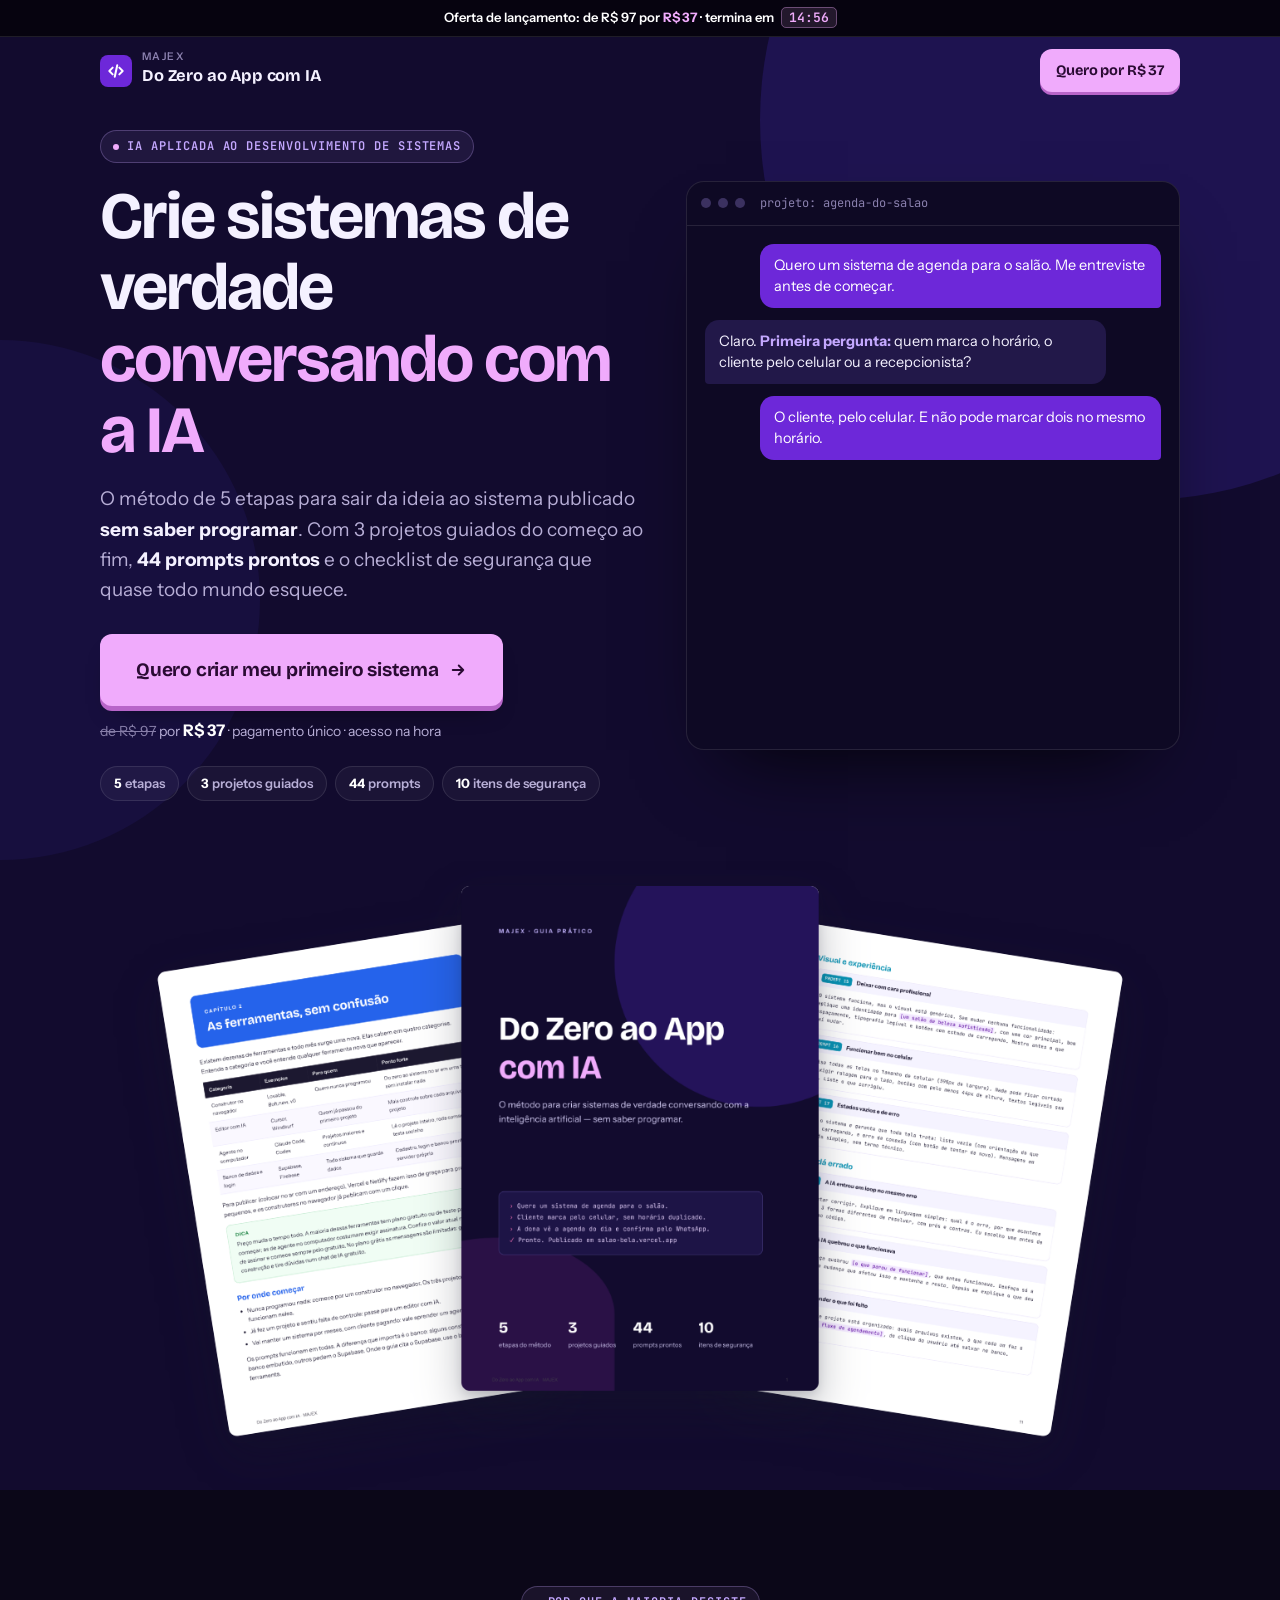
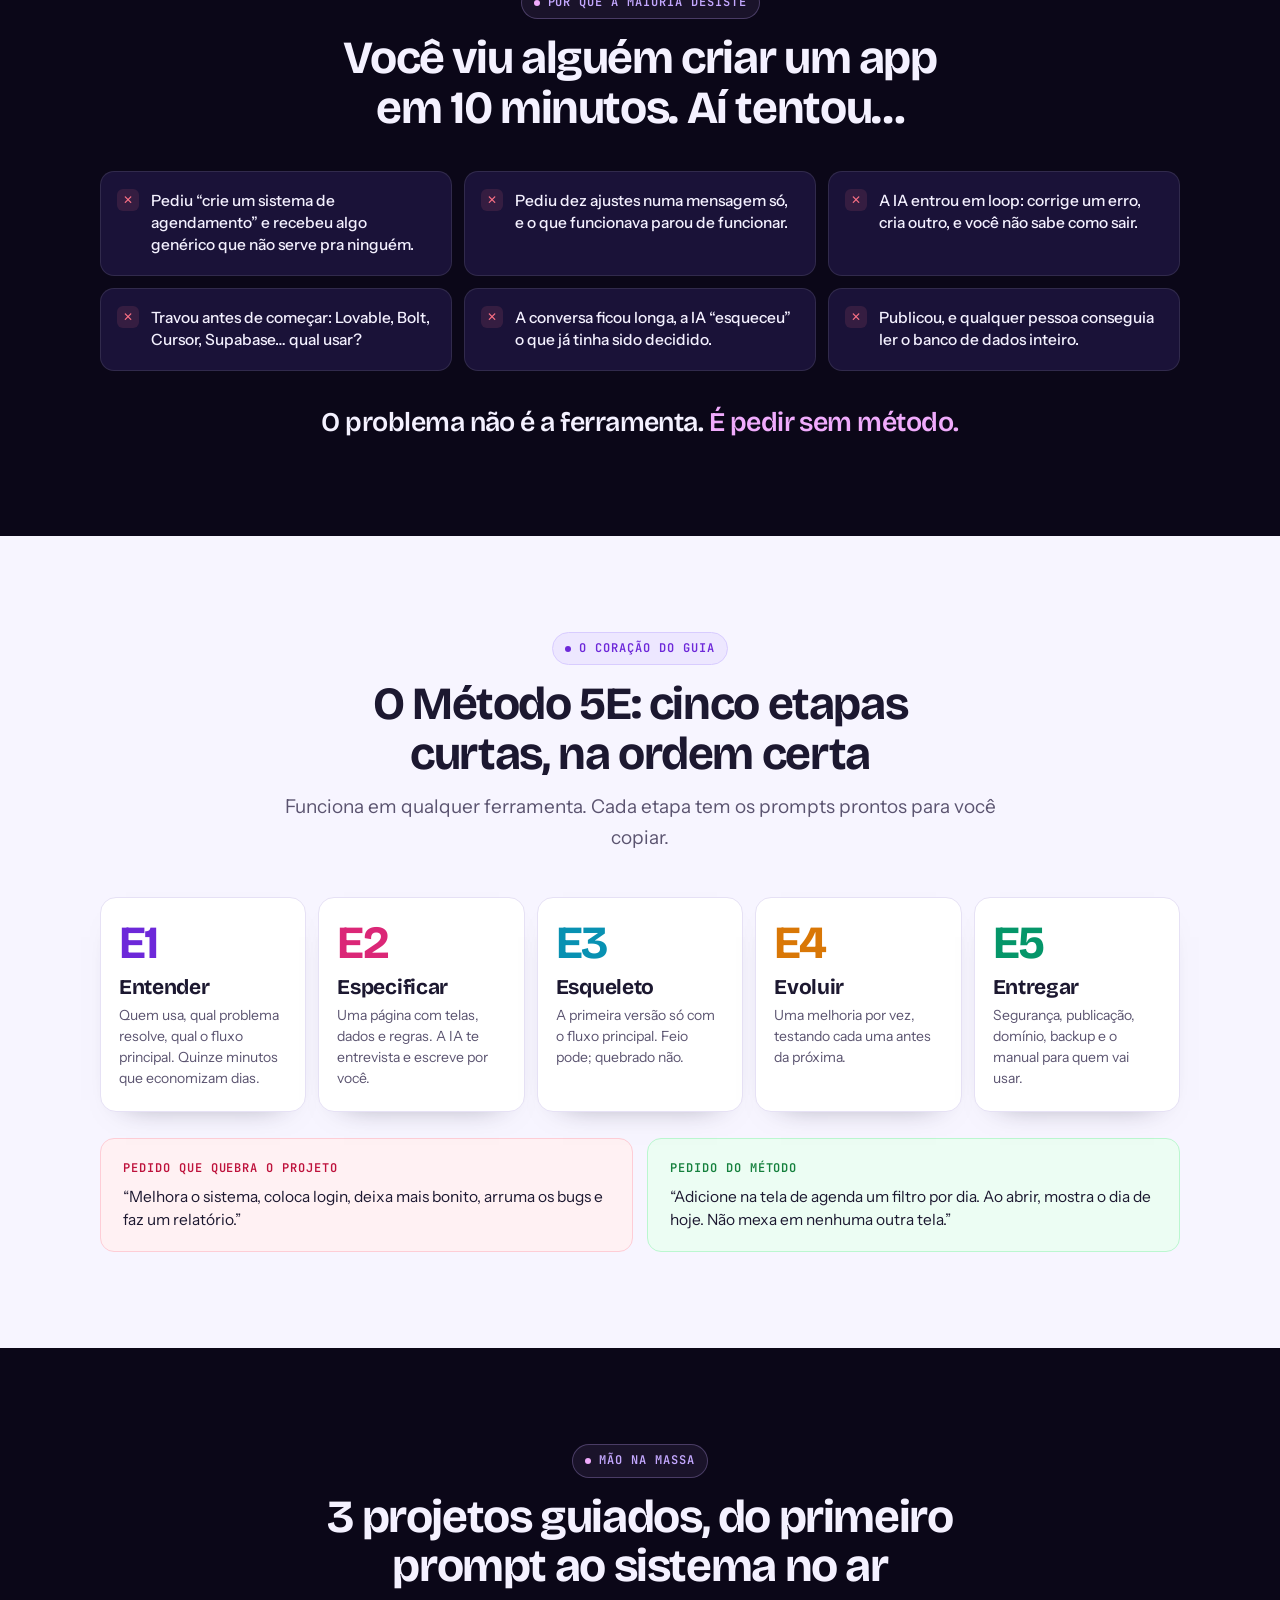
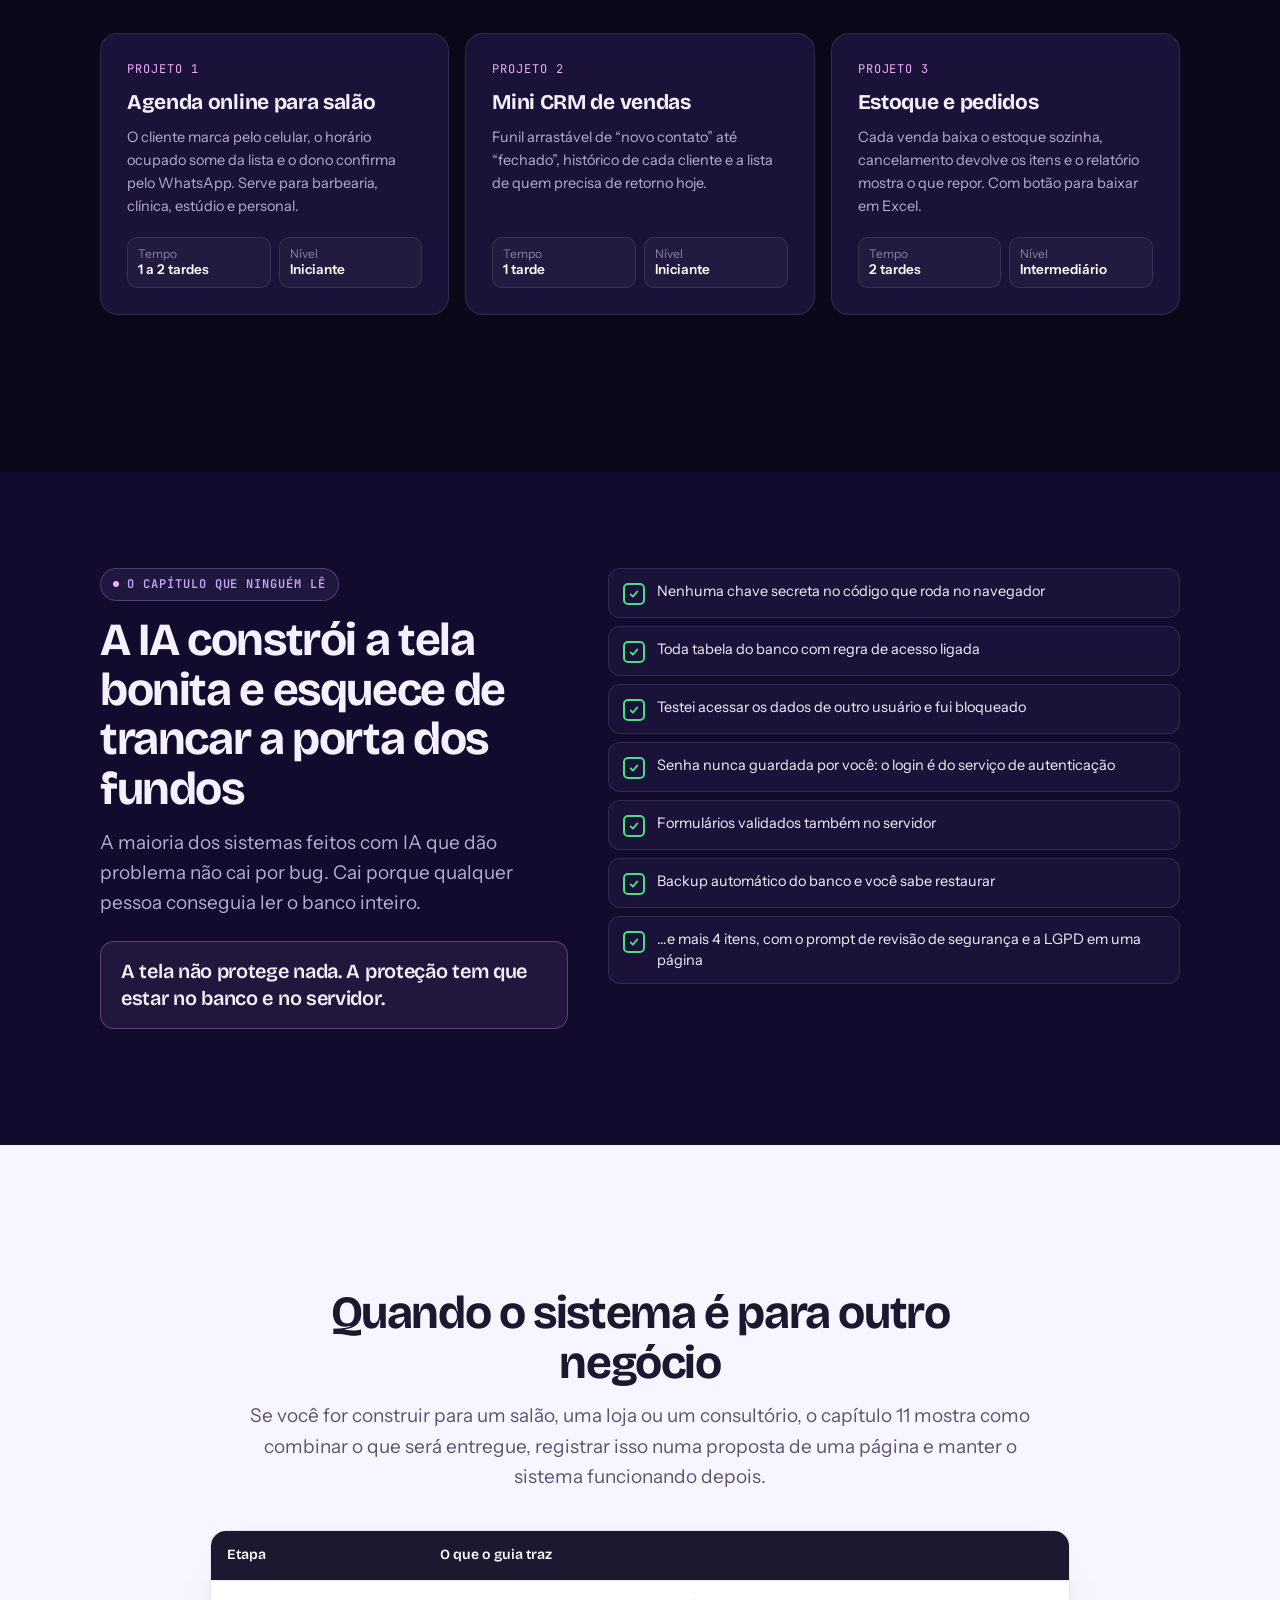
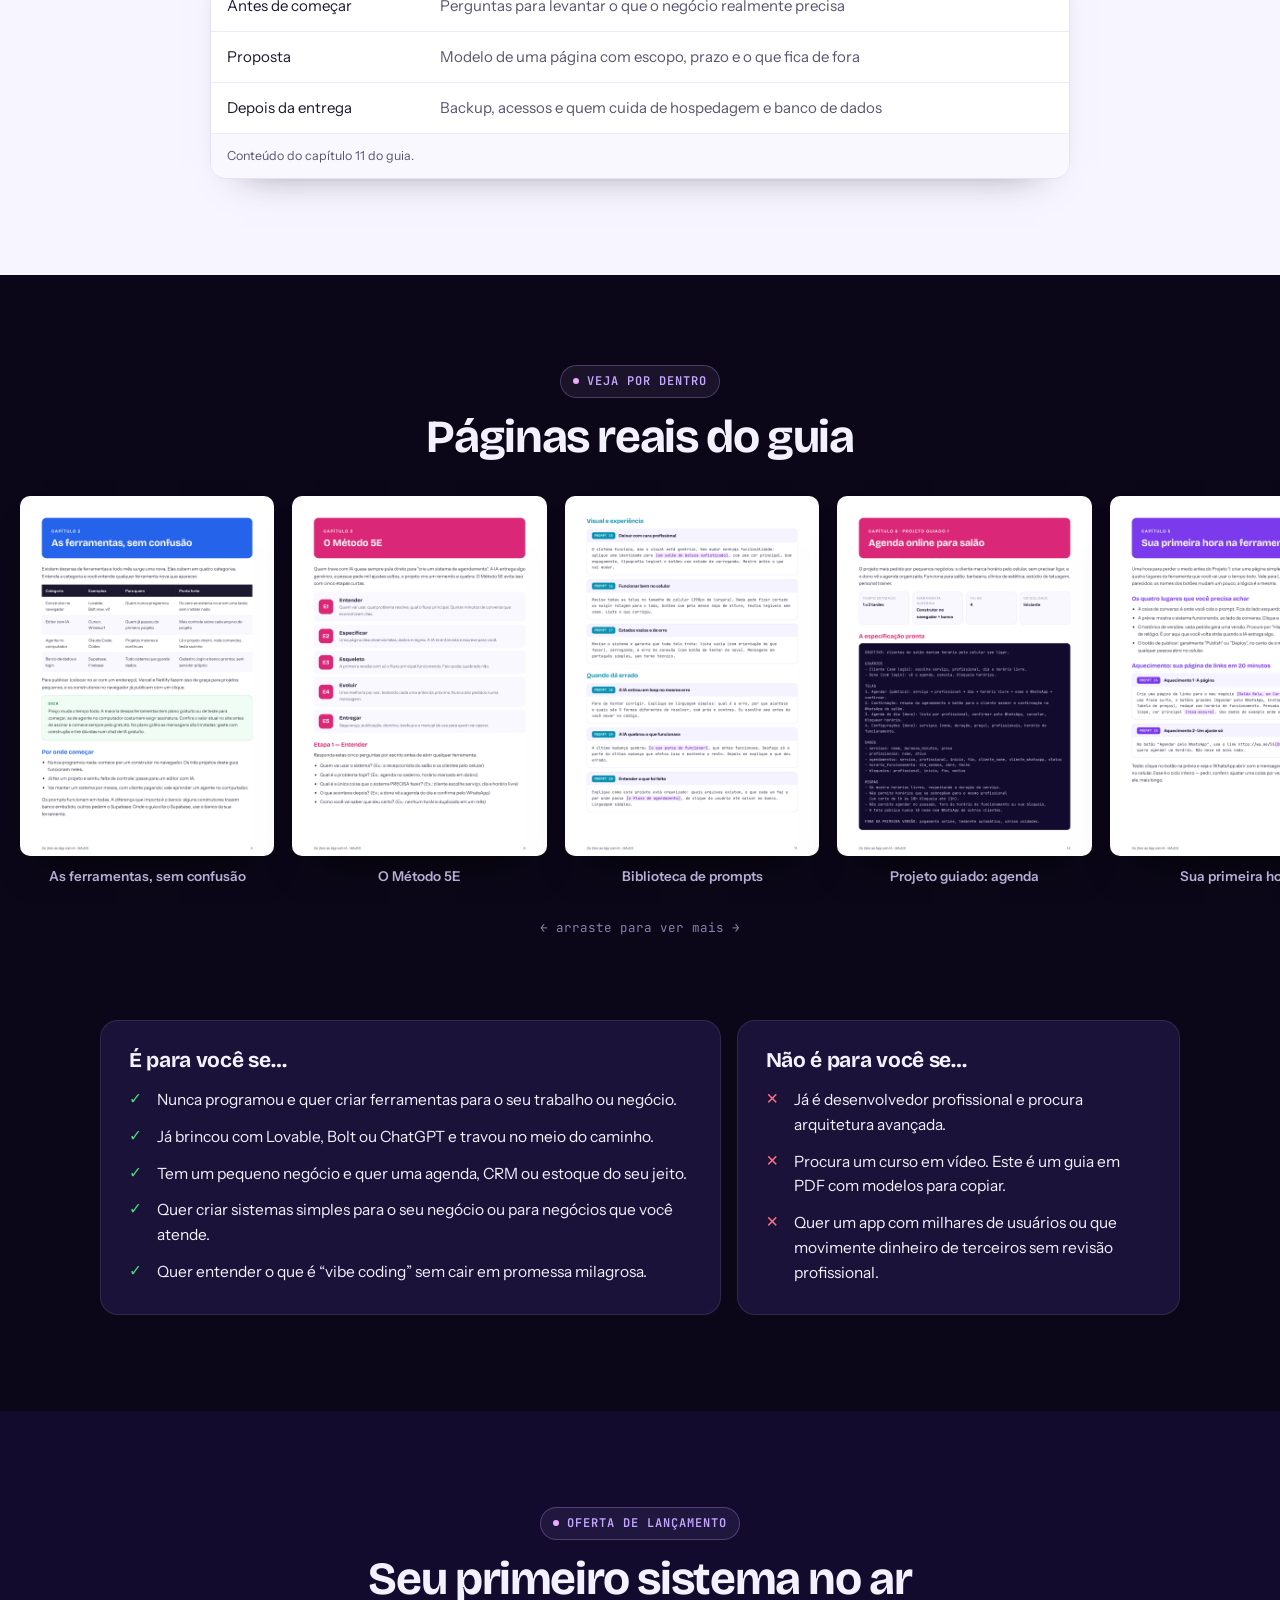
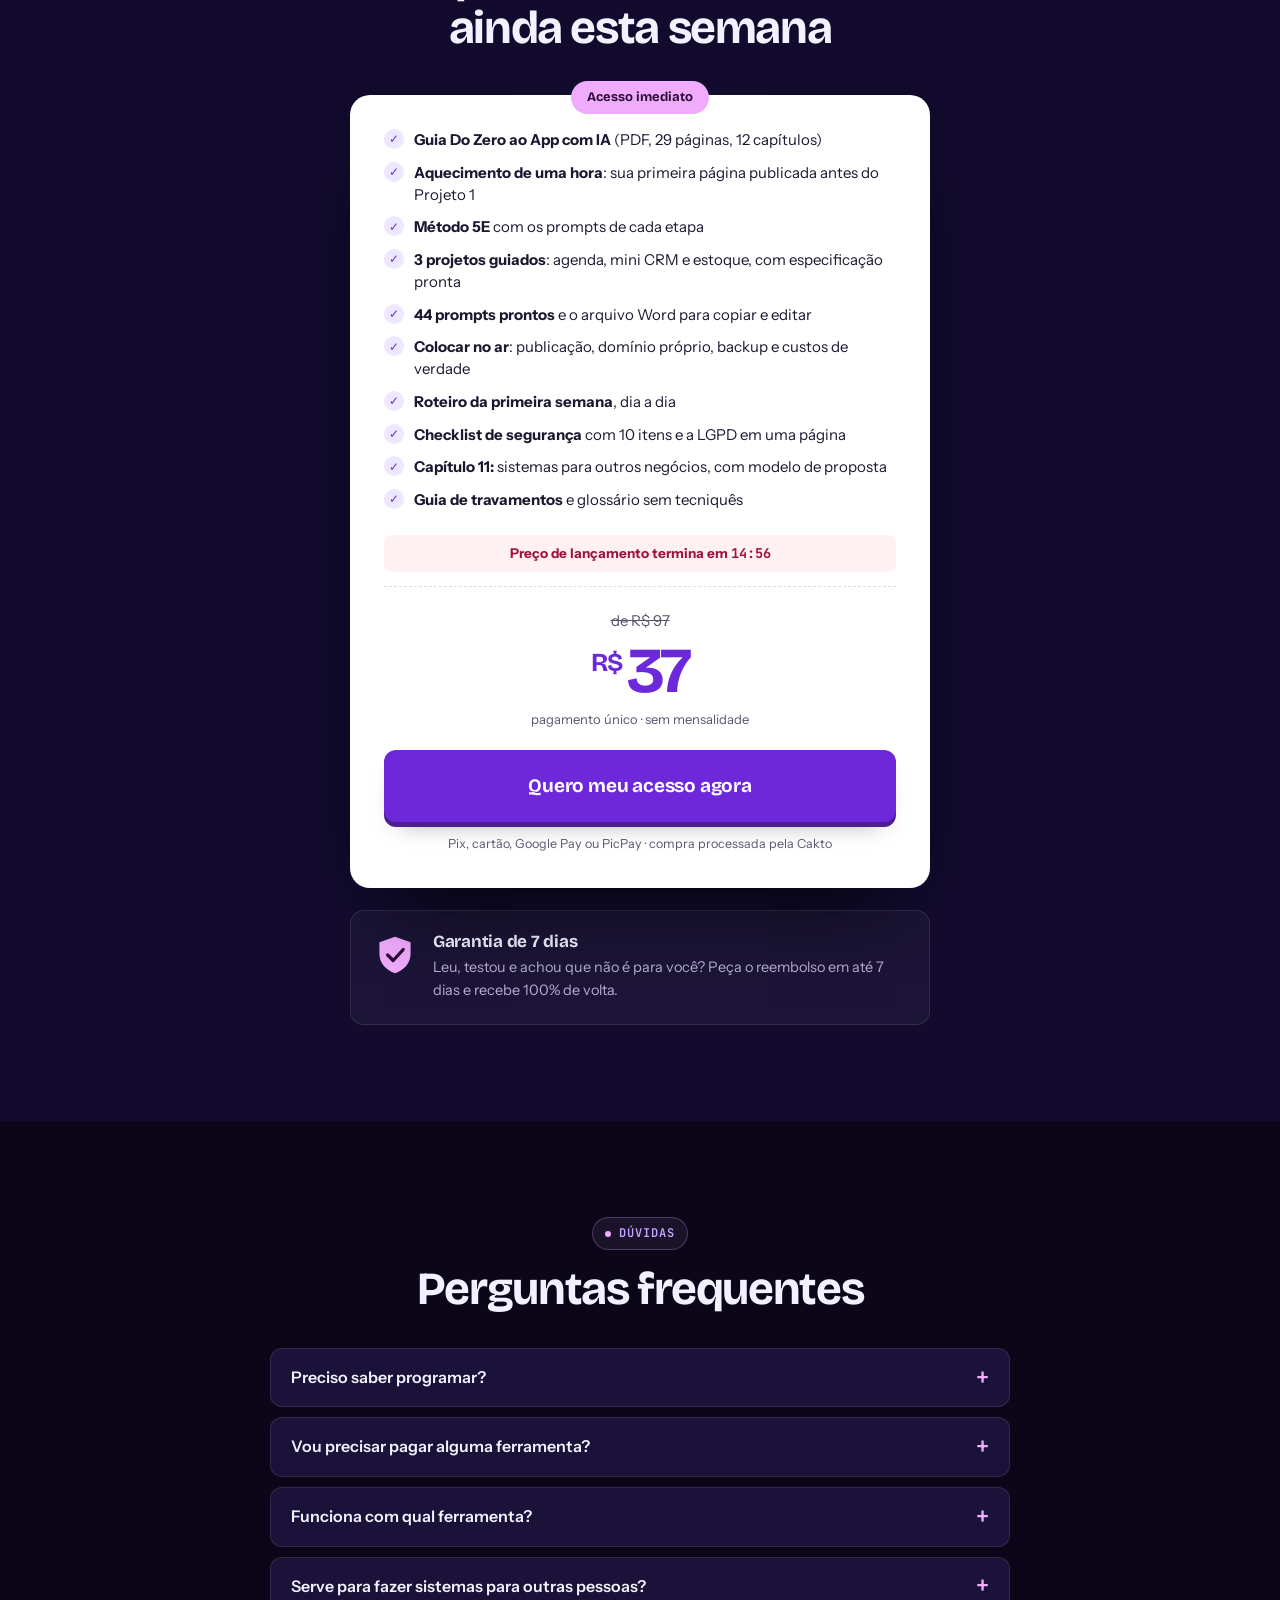
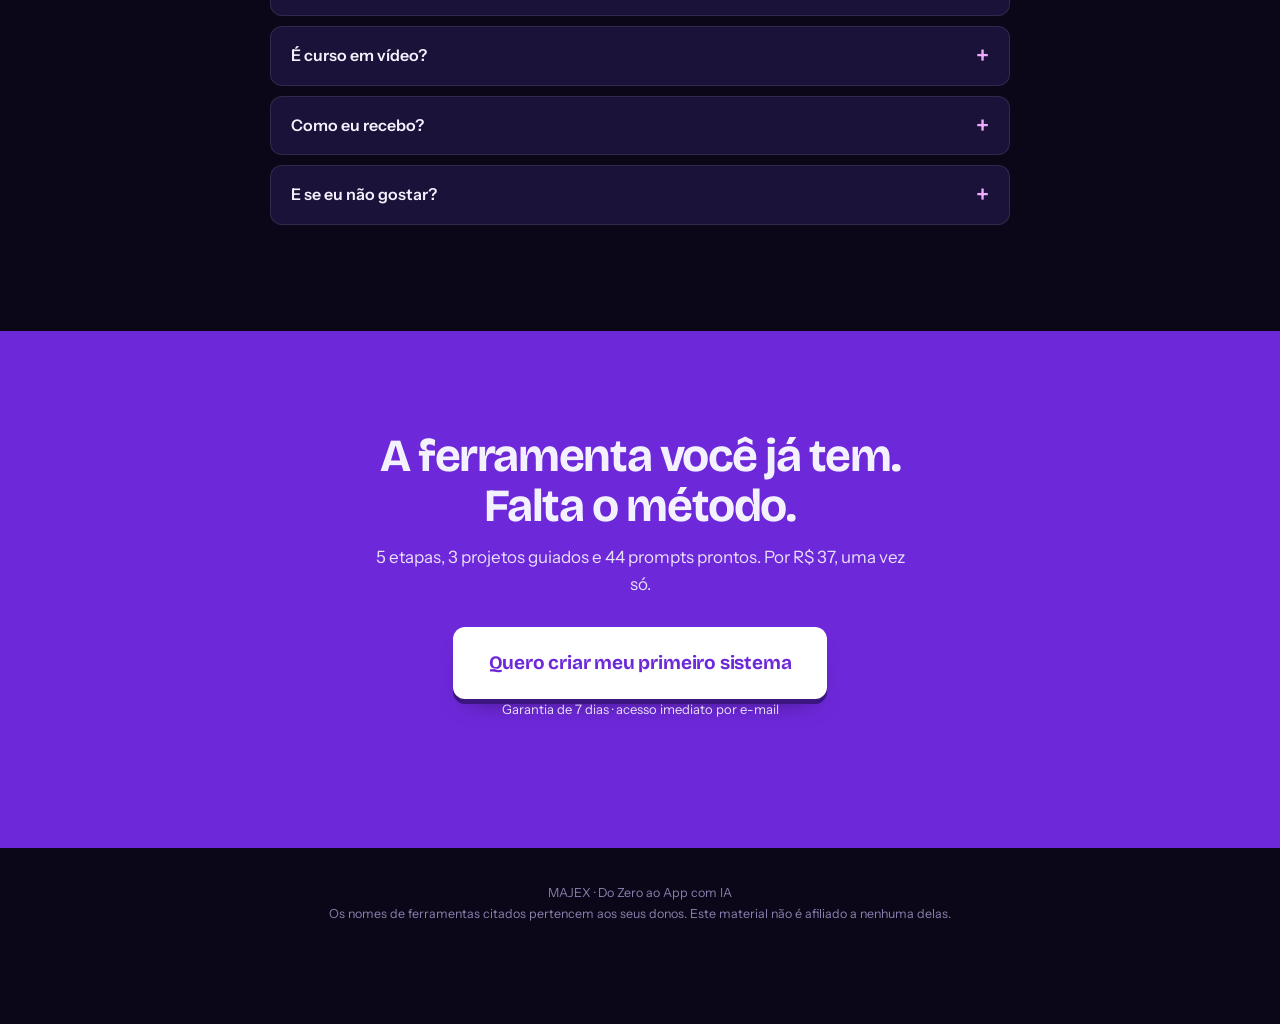
==== commit e3dfaf5b: "App: capítulo 11 descrito sem tabela de valores nem foco em renda (política de anúncios do TikTok)" ====
--- a/app/index.html
+++ b/app/index.html
@@ -166,6 +166,7 @@
 .renda .tag{color:var(--roxo);background:#EDE7FF;border-color:#D8CCFF}
 .renda .tag::before{background:var(--roxo)}
 .renda h2{max-width:22ch;margin:14px auto 0}
+.renda .tab td+td{font-family:inherit;font-size:15px;font-weight:400;white-space:normal;color:var(--ink-soft)}
 .renda .lead{color:var(--ink-soft);max-width:60ch;margin:14px auto 0}
 .tab{margin:38px auto 0;max-width:860px;border:1px solid #E6E1F5;border-radius:16px;overflow:hidden;background:#fff;box-shadow:0 20px 40px -32px rgba(28,24,48,.6)}
 .tab table{width:100%;border-collapse:collapse;font-size:15px}
@@ -397,18 +398,18 @@
 <section class="renda">
   <div class="wrap center">
     <span class="tag r">Capítulo 11</span>
-    <h2 class="r" data-d="1">E se você quiser vender sistemas para pequenos negócios</h2>
-    <p class="lead r" data-d="2">Onde estão os clientes, como cobrar implantação e mensalidade, a proposta em uma página e os erros que fazem perder dinheiro. Sem promessa de ganho: faixas de referência e o raciocínio para achar o seu preço.</p>
+    <h2 class="r" data-d="1">Quando o sistema é para outro negócio</h2>
+    <p class="lead r" data-d="2">Se você for construir para um salão, uma loja ou um consultório, o capítulo 11 mostra como combinar o que será entregue, registrar isso numa proposta de uma página e manter o sistema funcionando depois.</p>
     <div class="tab r" style="text-align:left">
       <table>
-        <thead><tr><th>Tipo de projeto</th><th>Implantação</th><th>Mensalidade</th></tr></thead>
+        <thead><tr><th>Etapa</th><th>O que o guia traz</th></tr></thead>
         <tbody>
-          <tr><td>Site ou landing de pequeno negócio</td><td>R$ 500 a 1.500</td><td>R$ 50 a 150</td></tr>
-          <tr><td>Sistema simples (agenda, CRM, orçamento)</td><td>R$ 1.500 a 4.000</td><td>R$ 100 a 300</td></tr>
-          <tr><td>Sistema com várias telas e usuários</td><td>R$ 4.000 a 10.000</td><td>R$ 250 a 600</td></tr>
+          <tr><td>Antes de começar</td><td>Perguntas para levantar o que o negócio realmente precisa</td></tr>
+          <tr><td>Proposta</td><td>Modelo de uma página com escopo, prazo e o que fica de fora</td></tr>
+          <tr><td>Depois da entrega</td><td>Backup, acessos e quem cuida de hospedagem e banco de dados</td></tr>
         </tbody>
       </table>
-      <div class="tab__n">Faixas de referência do mercado de pequenos negócios, como aparecem no guia. Não é tabela oficial nem garantia de renda.</div>
+      <div class="tab__n">Conteúdo do capítulo 11 do guia.</div>
     </div>
   </div>
 </section>
@@ -438,7 +439,7 @@
         <li>Nunca programou e quer criar ferramentas para o seu trabalho ou negócio.</li>
         <li>Já brincou com Lovable, Bolt ou ChatGPT e travou no meio do caminho.</li>
         <li>Tem um pequeno negócio e quer uma agenda, CRM ou estoque do seu jeito.</li>
-        <li>Quer começar a oferecer sistemas simples para clientes da sua cidade.</li>
+        <li>Quer criar sistemas simples para o seu negócio ou para negócios que você atende.</li>
         <li>Quer entender o que é “vibe coding” sem cair em promessa milagrosa.</li>
       </ul>
     </div>
@@ -468,7 +469,7 @@
         <li><b>Colocar no ar</b>: publicação, domínio próprio, backup e custos de verdade</li>
         <li><b>Roteiro da primeira semana</b>, dia a dia</li>
         <li><b>Checklist de segurança</b> com 10 itens e a LGPD em uma página</li>
-        <li><b>Capítulo de renda</b> com modelo de proposta em uma página</li>
+        <li><b>Capítulo 11:</b> sistemas para outros negócios, com modelo de proposta</li>
         <li><b>Guia de travamentos</b> e glossário sem tecniquês</li>
       </ul>
       <div class="plan__clk">Preço de lançamento termina em <b data-clock>15:00</b></div>
@@ -488,9 +489,9 @@
     <div class="center"><span class="tag r">Dúvidas</span><h2 class="r" data-d="1" style="margin-top:14px">Perguntas frequentes</h2></div>
     <div class="faq__l">
       <div class="fq"><button class="fq__q">Preciso saber programar?</button><div class="fq__a"><p>Não. O guia foi escrito para quem nunca programou. Você descreve o que quer em português, a IA escreve o código, e o método mostra como pedir, testar e conferir.</p></div></div>
-      <div class="fq"><button class="fq__q">Vou precisar pagar alguma ferramenta?</button><div class="fq__a"><p>Dá para começar sem pagar: os construtores no navegador e os bancos de dados têm plano gratuito, e o aquecimento do guia cabe nele. Mas os créditos grátis acabam rápido. Para terminar um projeto em poucos dias, pode valer um mês de plano pago da ferramenta, e o guia ensina a gastar menos créditos. Para cliente pagante, hospedagem e banco costumam exigir plano pago: o capítulo 10 explica e o 11 mostra como pôr isso no preço. O guia não cita valores porque mudam todo mês.</p></div></div>
+      <div class="fq"><button class="fq__q">Vou precisar pagar alguma ferramenta?</button><div class="fq__a"><p>Dá para começar sem pagar: os construtores no navegador e os bancos de dados têm plano gratuito, e o aquecimento do guia cabe nele. Mas os créditos grátis acabam rápido. Para terminar um projeto em poucos dias, pode valer um mês de plano pago da ferramenta, e o guia ensina a gastar menos créditos. Para um sistema em uso de verdade, hospedagem e banco costumam exigir plano pago: o capítulo 10 explica. O guia não cita valores porque mudam todo mês.</p></div></div>
       <div class="fq"><button class="fq__q">Funciona com qual ferramenta?</button><div class="fq__a"><p>Com todas as principais: Lovable, Bolt.new, v0, Cursor, Windsurf, Claude Code e outras. O guia explica as quatro categorias de ferramenta para você escolher, e os prompts funcionam em qualquer uma.</p></div></div>
-      <div class="fq"><button class="fq__q">Vou conseguir vender sistemas depois?</button><div class="fq__a"><p>O capítulo 11 mostra onde estão os clientes, como cobrar e como montar a proposta. Não prometemos renda: o resultado depende do seu esforço e do seu mercado.</p></div></div>
+      <div class="fq"><button class="fq__q">Serve para fazer sistemas para outras pessoas?</button><div class="fq__a"><p>Serve. O capítulo 11 mostra como combinar o escopo, montar a proposta em uma página e cuidar do sistema depois da entrega. O foco do guia é construir o sistema bem feito.</p></div></div>
       <div class="fq"><button class="fq__q">É curso em vídeo?</button><div class="fq__a"><p>Não. É um guia em PDF de 29 páginas, direto ao ponto, com um arquivo Word para copiar os prompts e as especificações.</p></div></div>
       <div class="fq"><button class="fq__q">Como eu recebo?</button><div class="fq__a"><p>Logo depois do pagamento chega um e-mail com o acesso à área de membros. Lá você baixa o PDF e o arquivo Word.</p></div></div>
       <div class="fq"><button class="fq__q">E se eu não gostar?</button><div class="fq__a"><p>Você tem 7 dias de garantia. Pediu o reembolso dentro do prazo, recebe o valor de volta.</p></div></div>
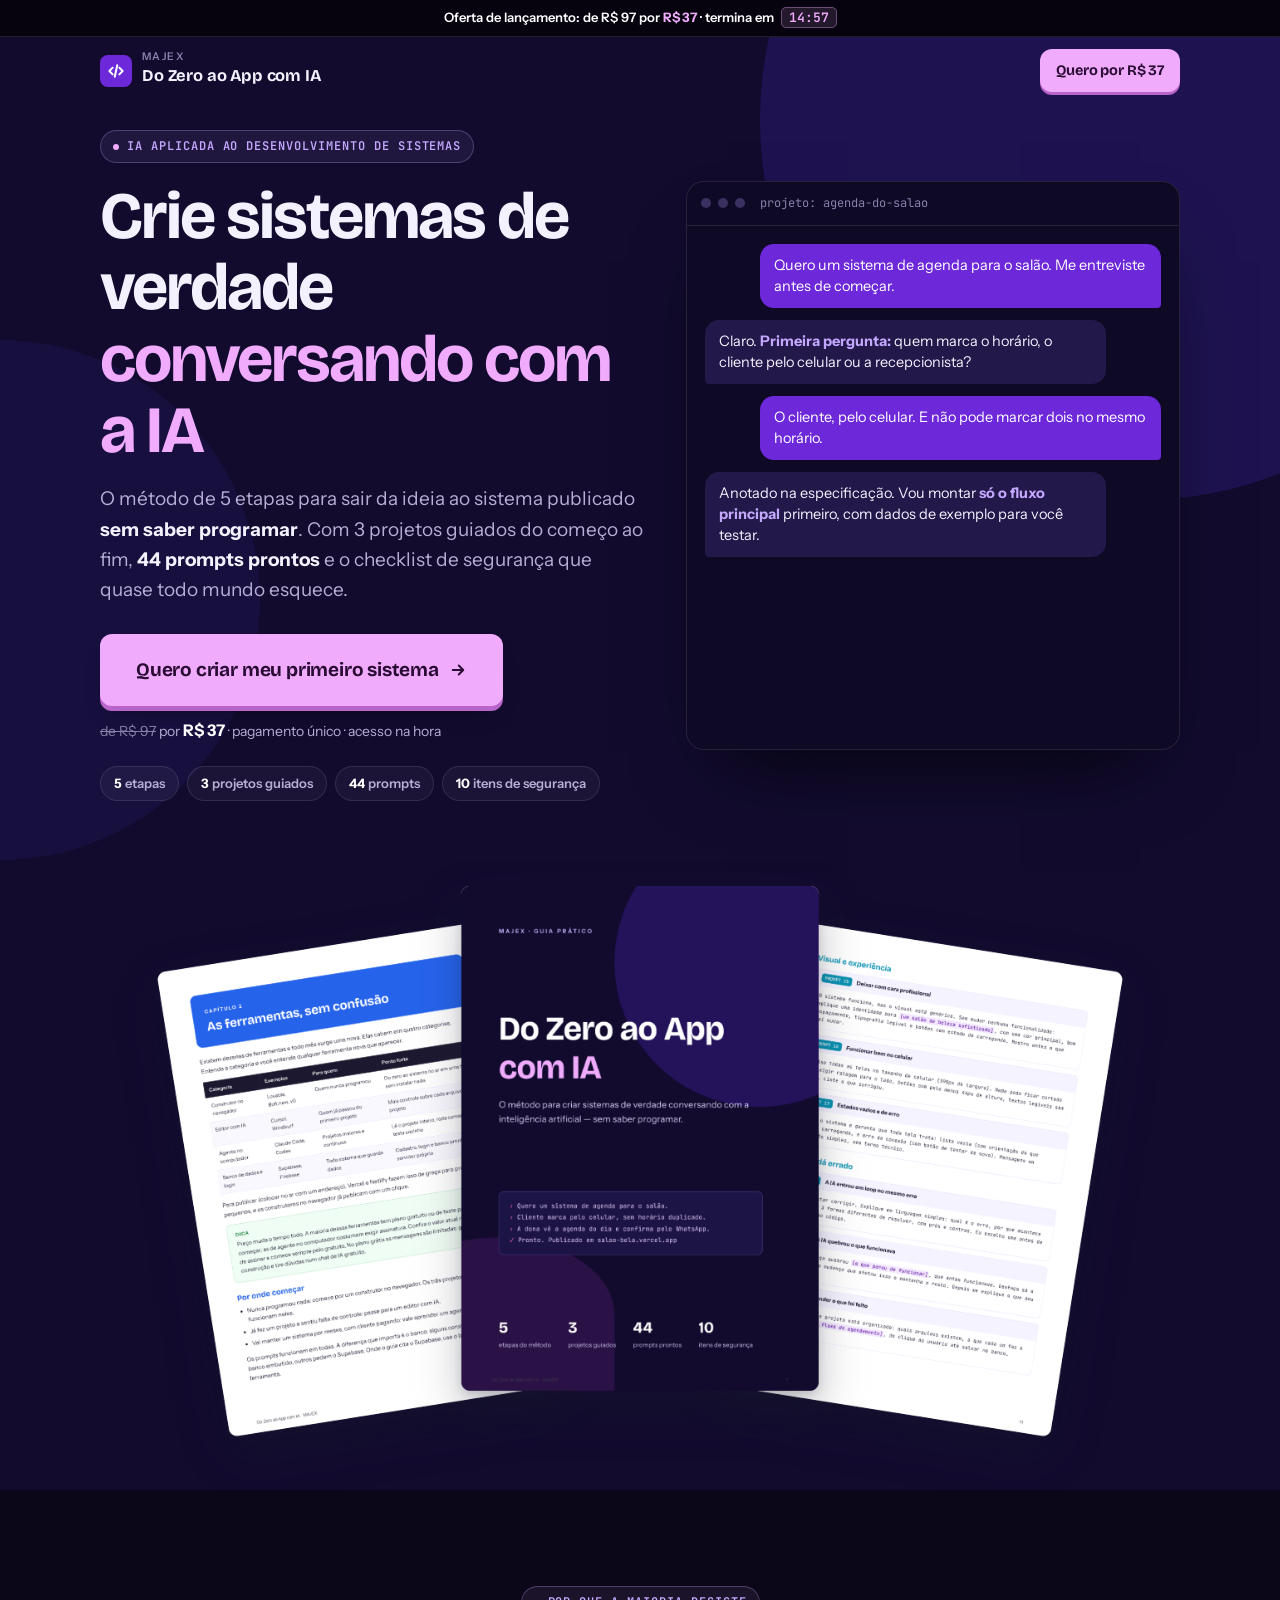
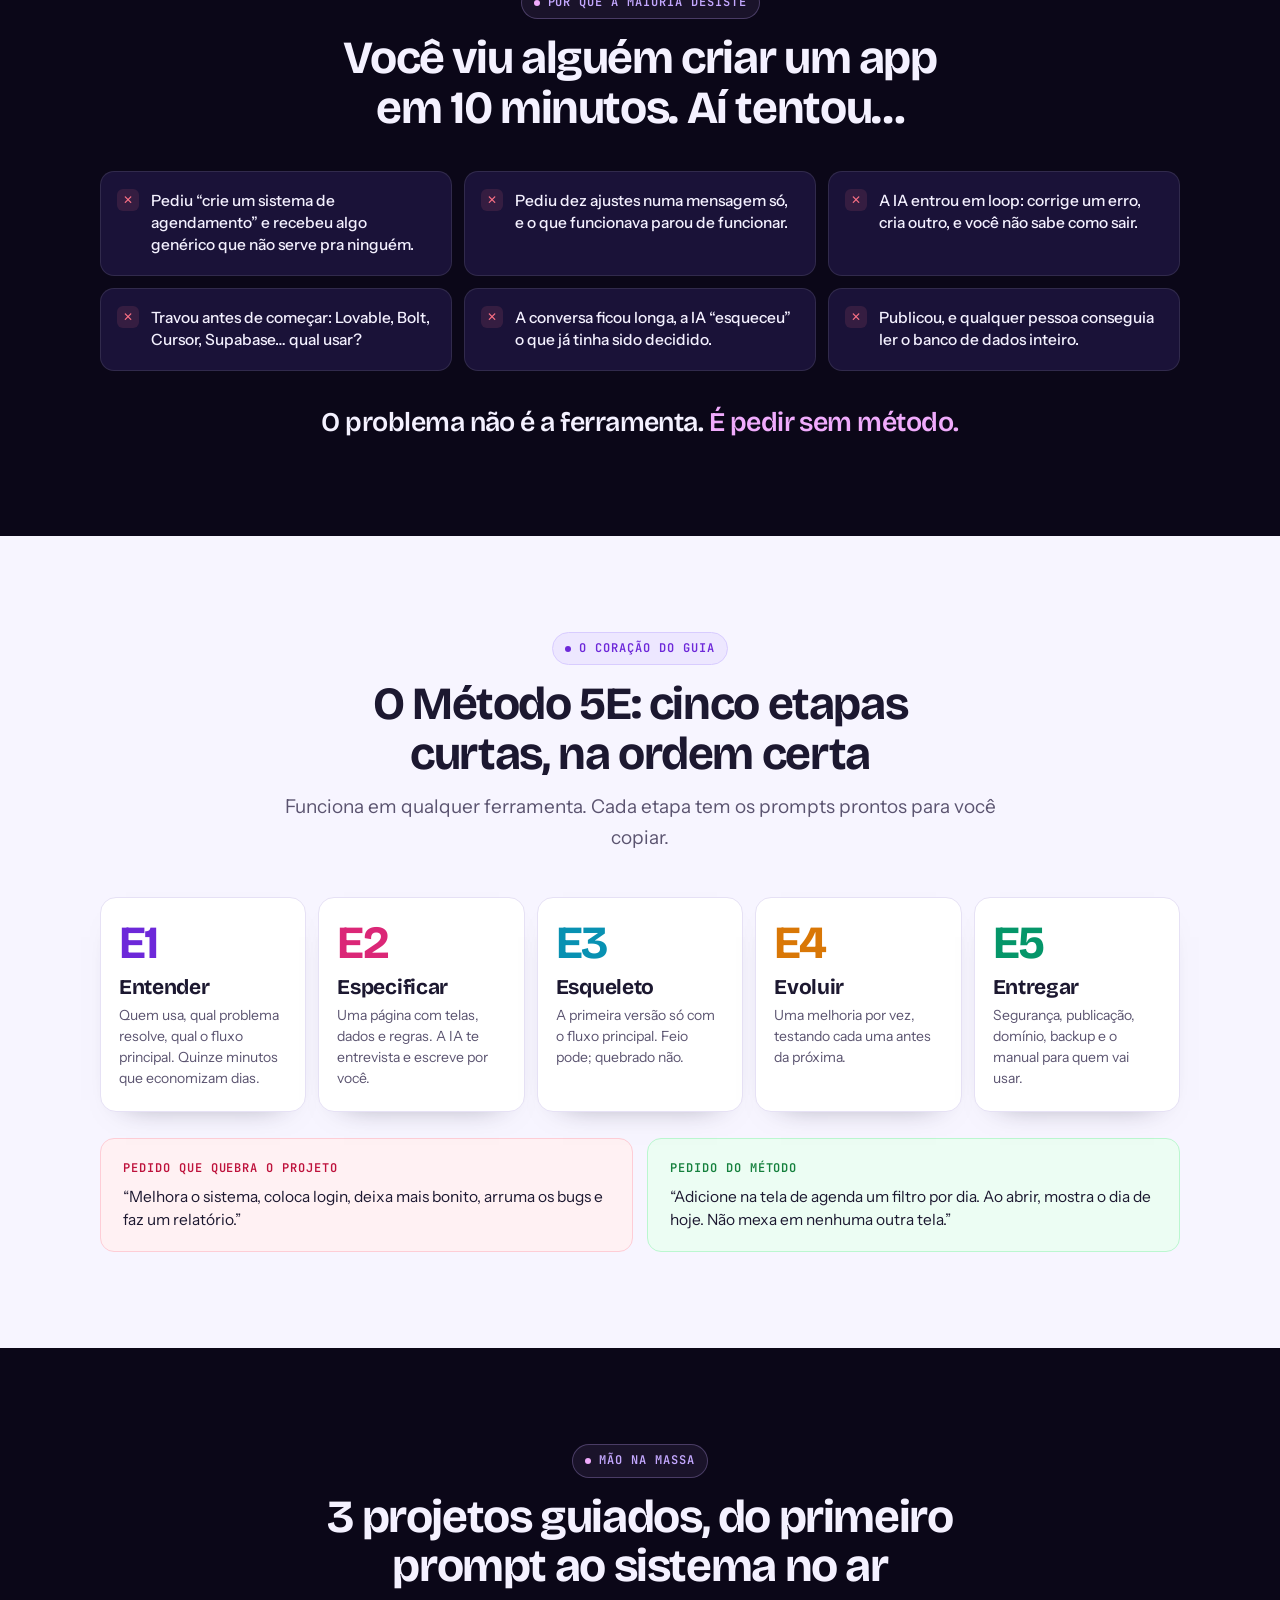
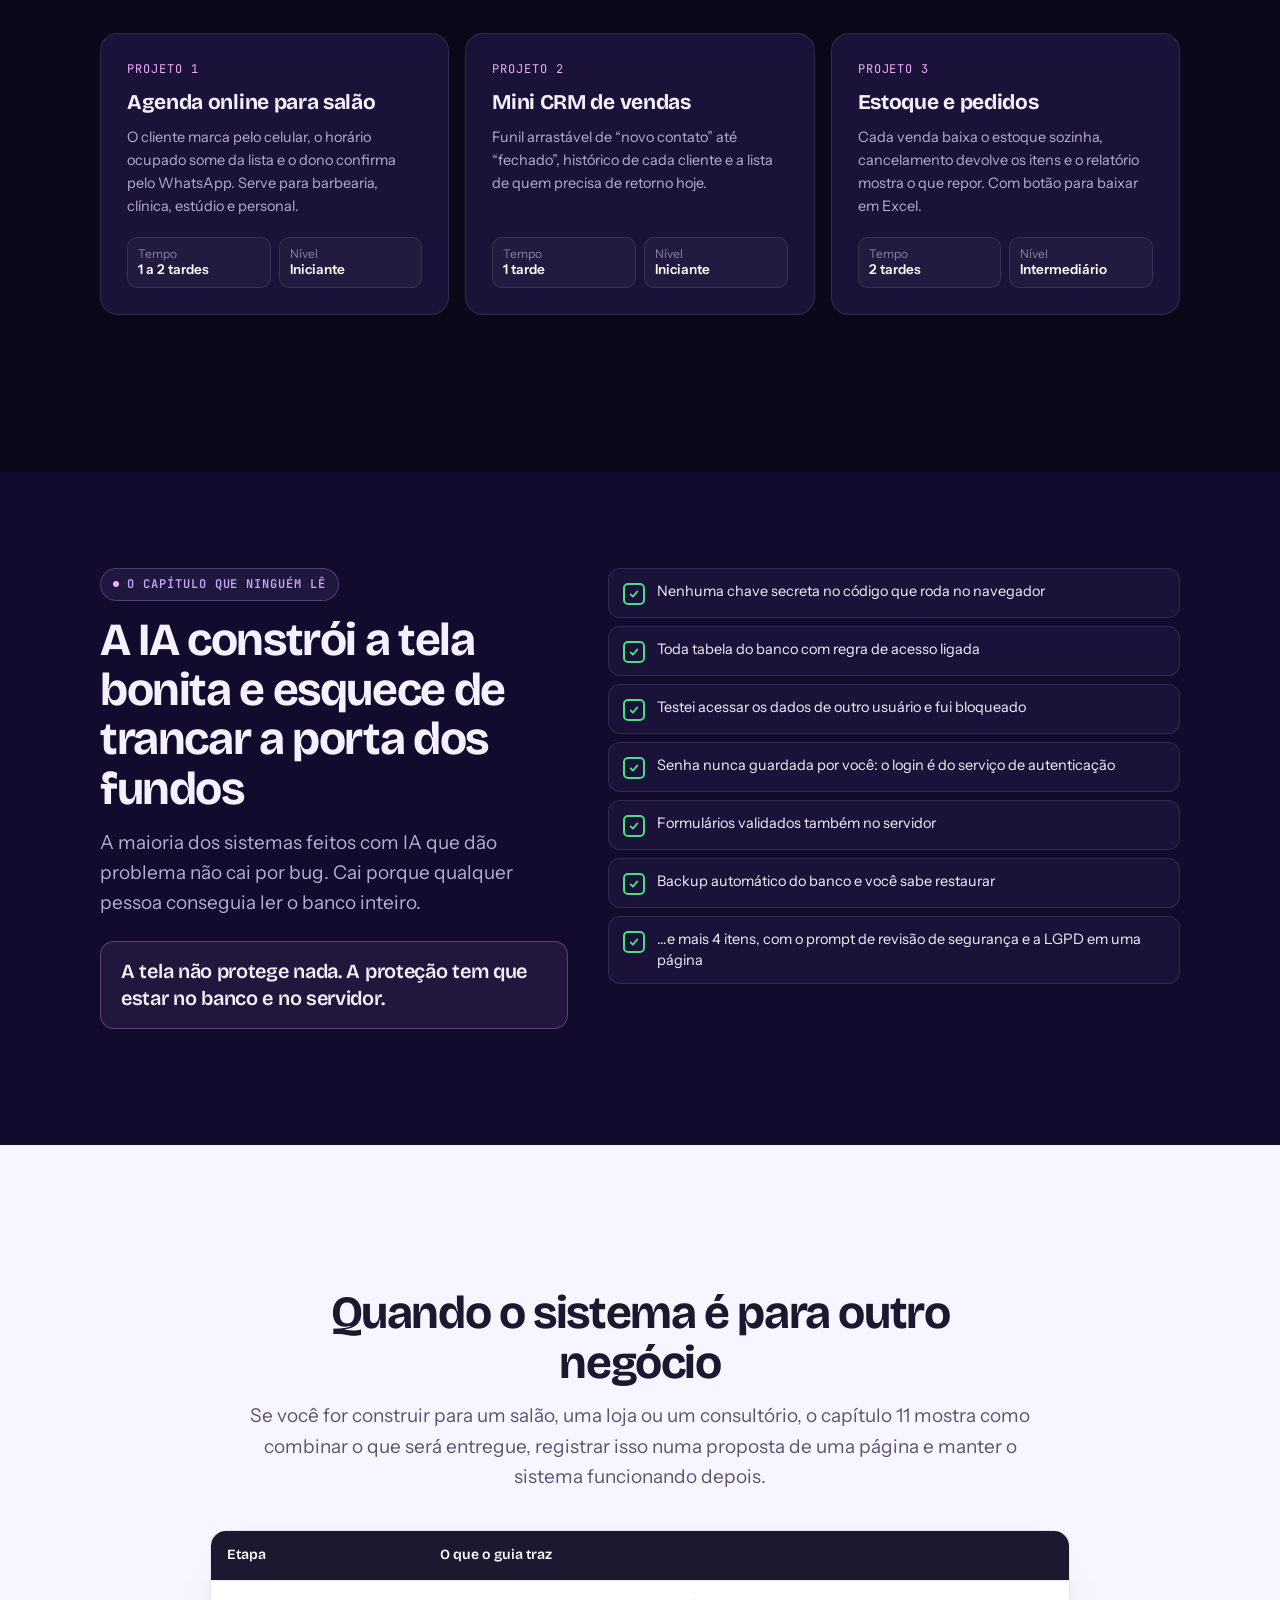
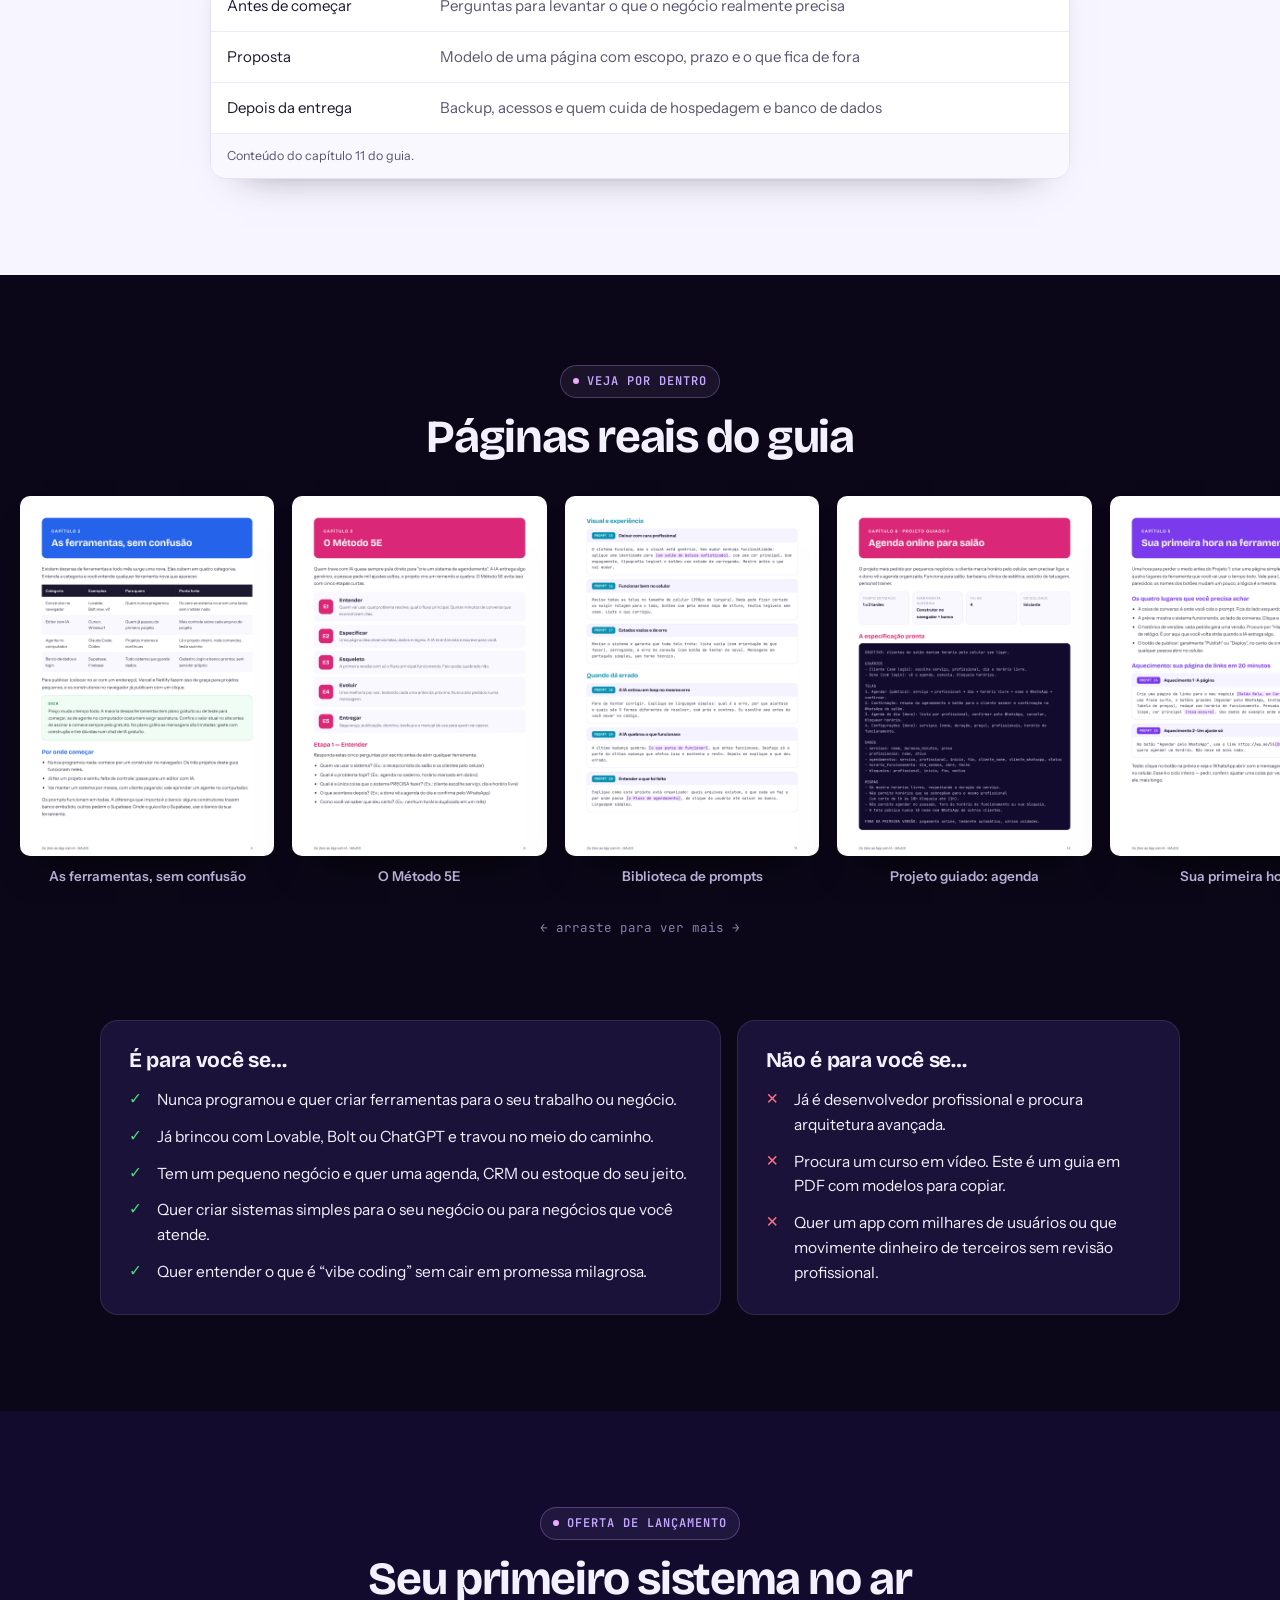
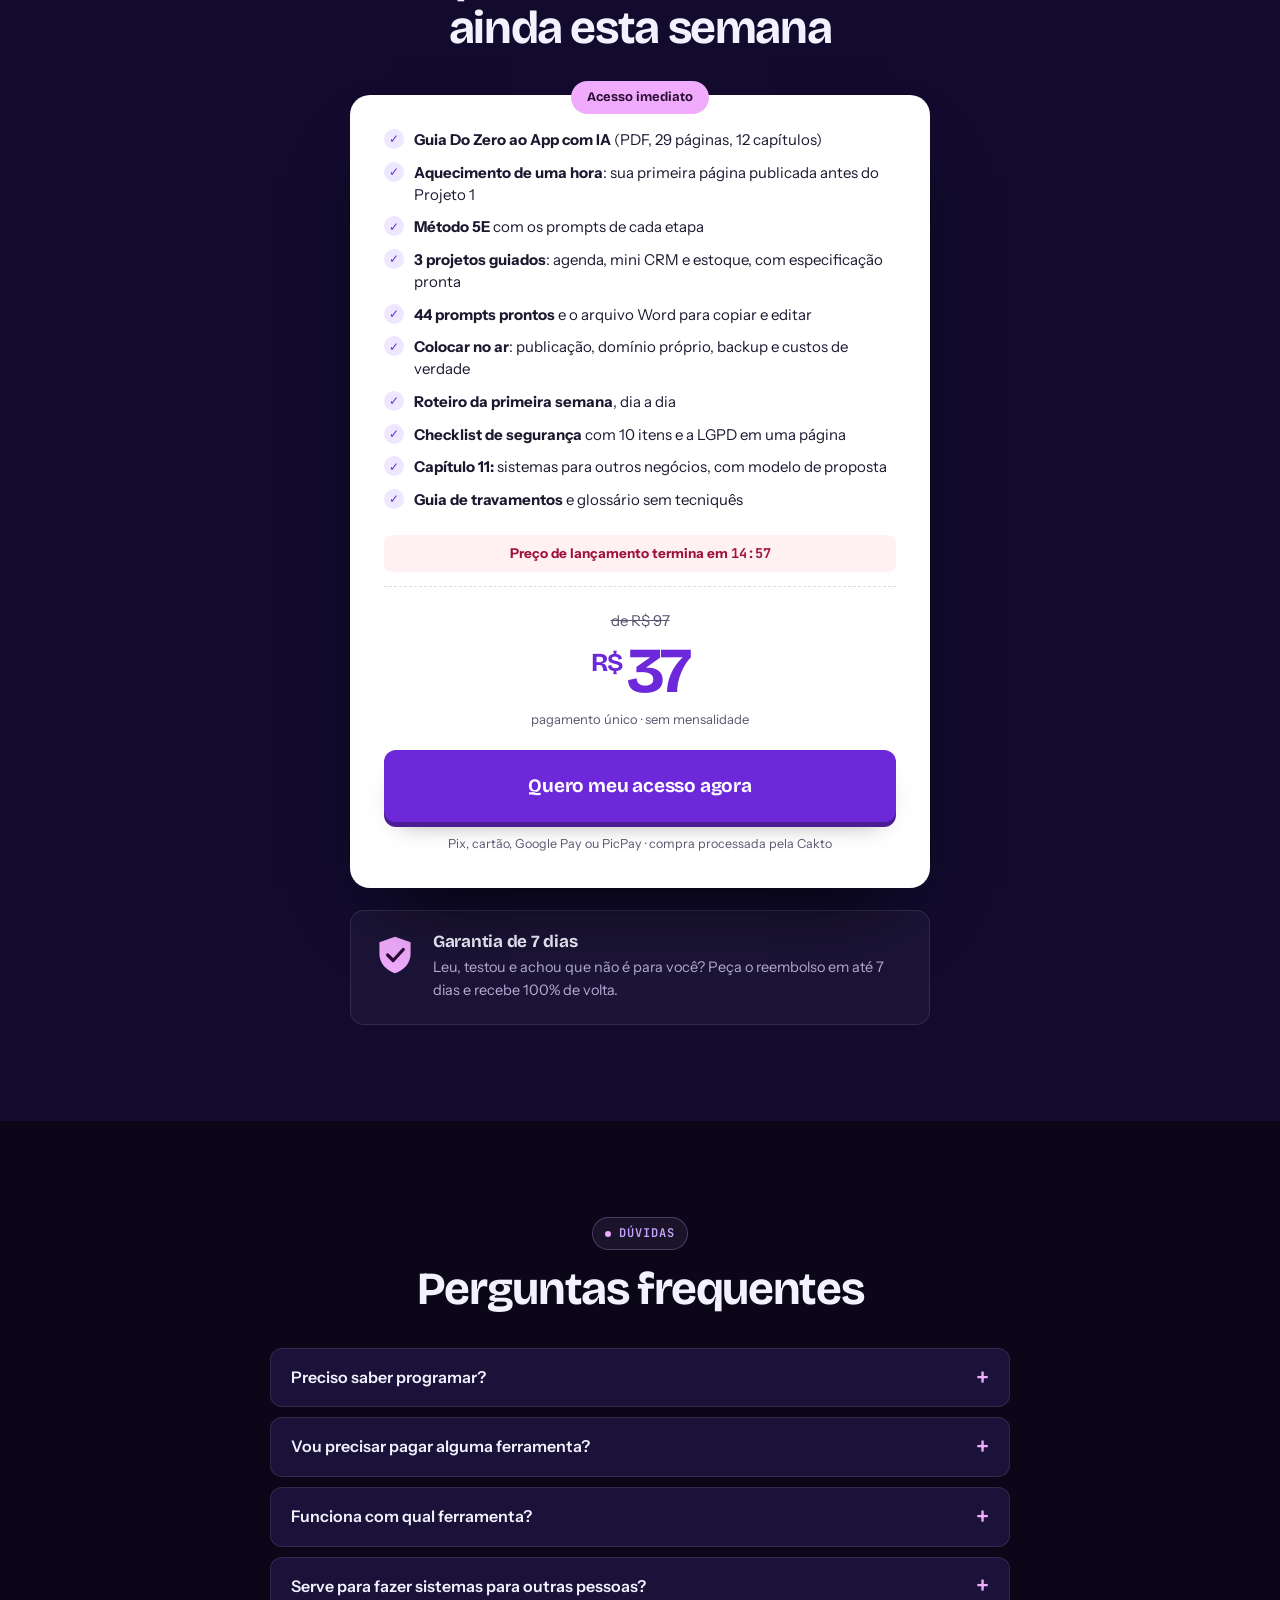
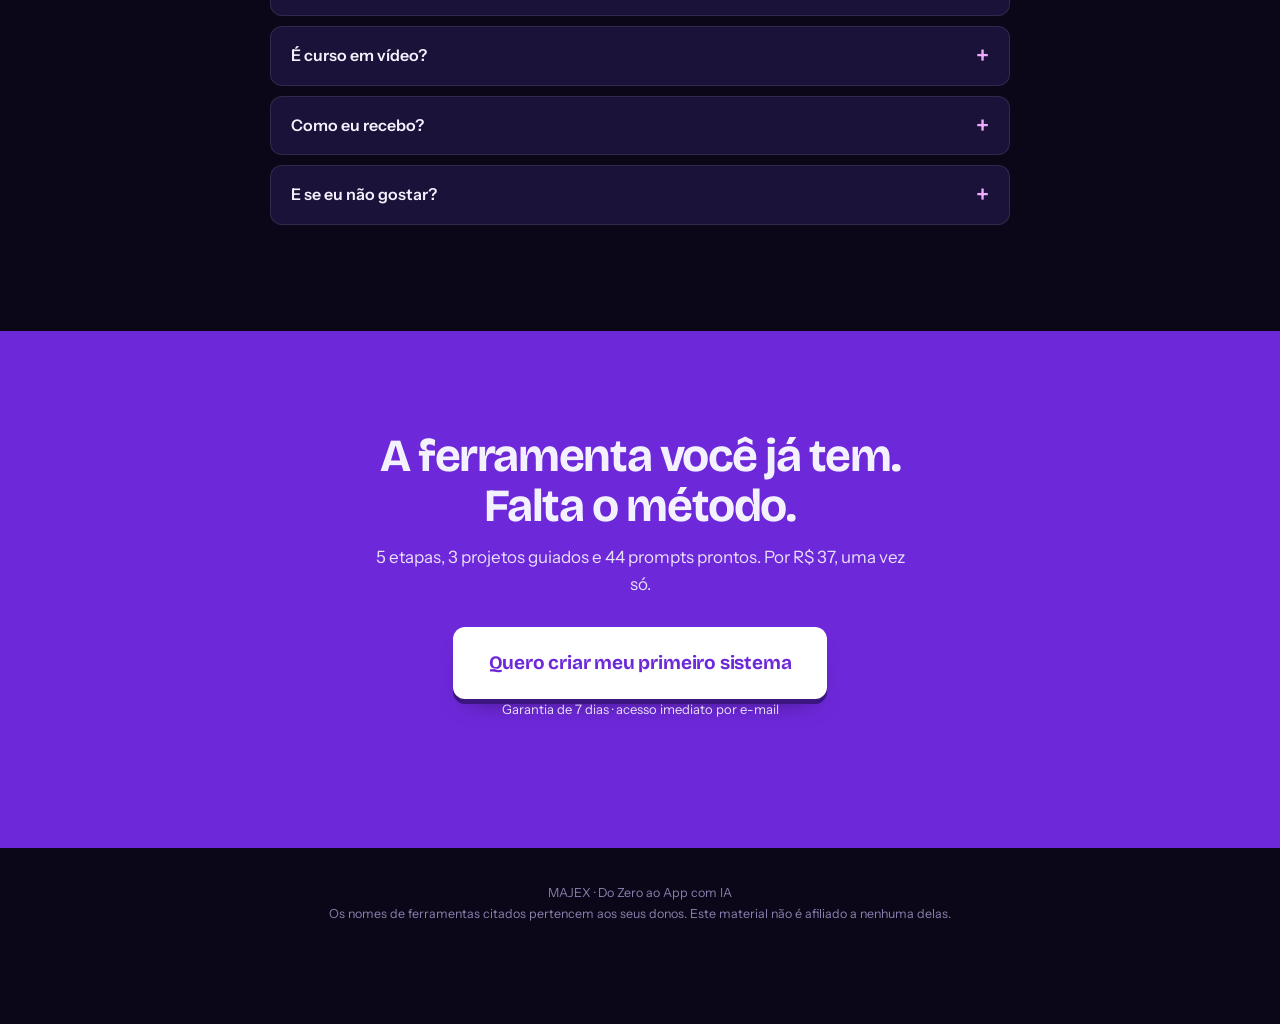
==== commit 1b5a35d2: "Checkout abre na mesma aba (navegador interno do TikTok ignora nova aba); espera 350 ms para os pixe" ====
--- a/app/index.html
+++ b/app/index.html
@@ -543,8 +543,10 @@
   qs.forEach(function(v,k){ if(/^(utm_|ttclid$|fbclid$|gclid$|src$|sck$)/.test(k)) passa.set(k,v); });
   var destino = CHECKOUT + (passa.toString() ? "?" + passa.toString() : "");
   document.querySelectorAll("[data-checkout]").forEach(function(a){
-    a.href = destino; a.target = "_blank"; a.rel = "noopener";
-    a.addEventListener("click", function(){
+    /* mesma aba: o navegador interno do TikTok/Instagram costuma ignorar links de nova aba */
+    a.href = destino;
+    a.addEventListener("click", function(e){
+      e.preventDefault(); setTimeout(function(){ location.href = destino; }, 350);
       if(window.ttq) ttq.track("InitiateCheckout",{content_name:PRODUTO,value:PRECO,currency:"BRL"});
       if(window.fbq) fbq("track","InitiateCheckout",{content_name:PRODUTO,value:PRECO,currency:"BRL"});
       if(window.gtag) gtag("event","begin_checkout",{value:PRECO,currency:"BRL",items:[{item_name:PRODUTO}]});
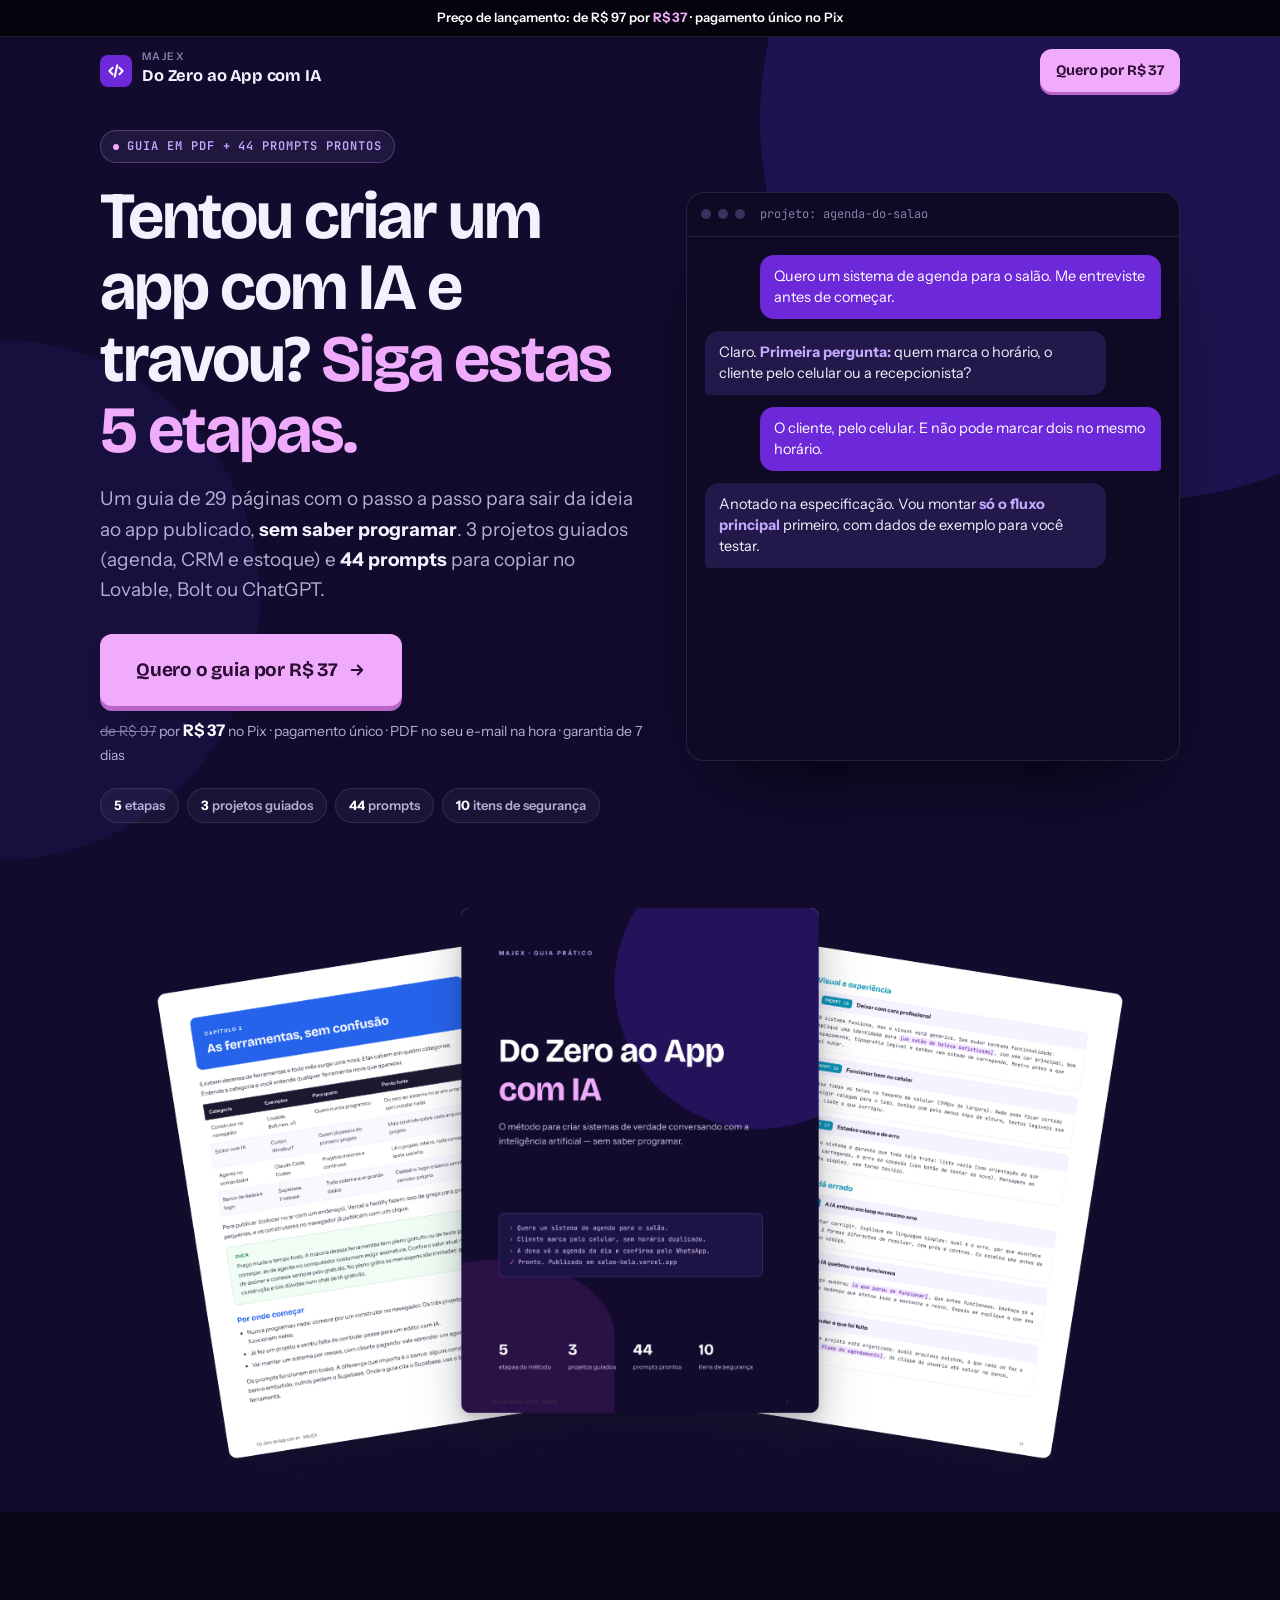
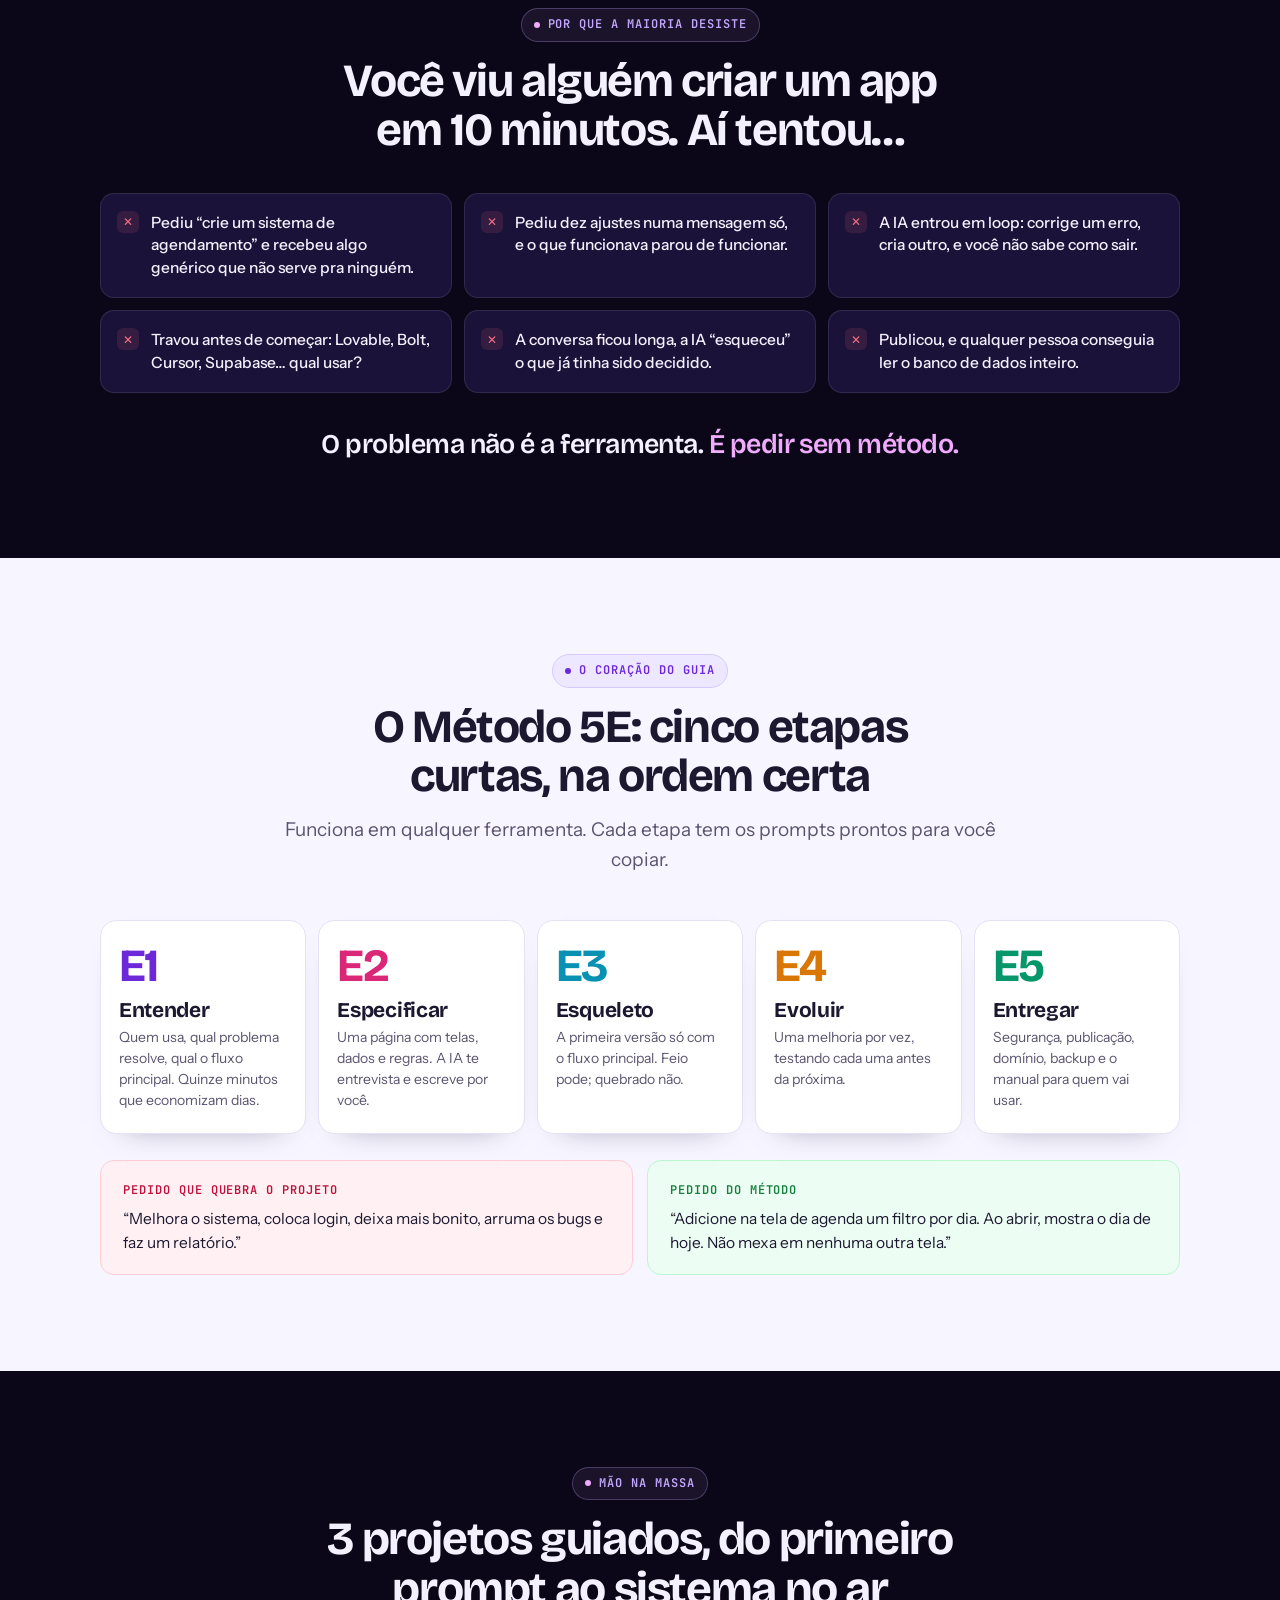
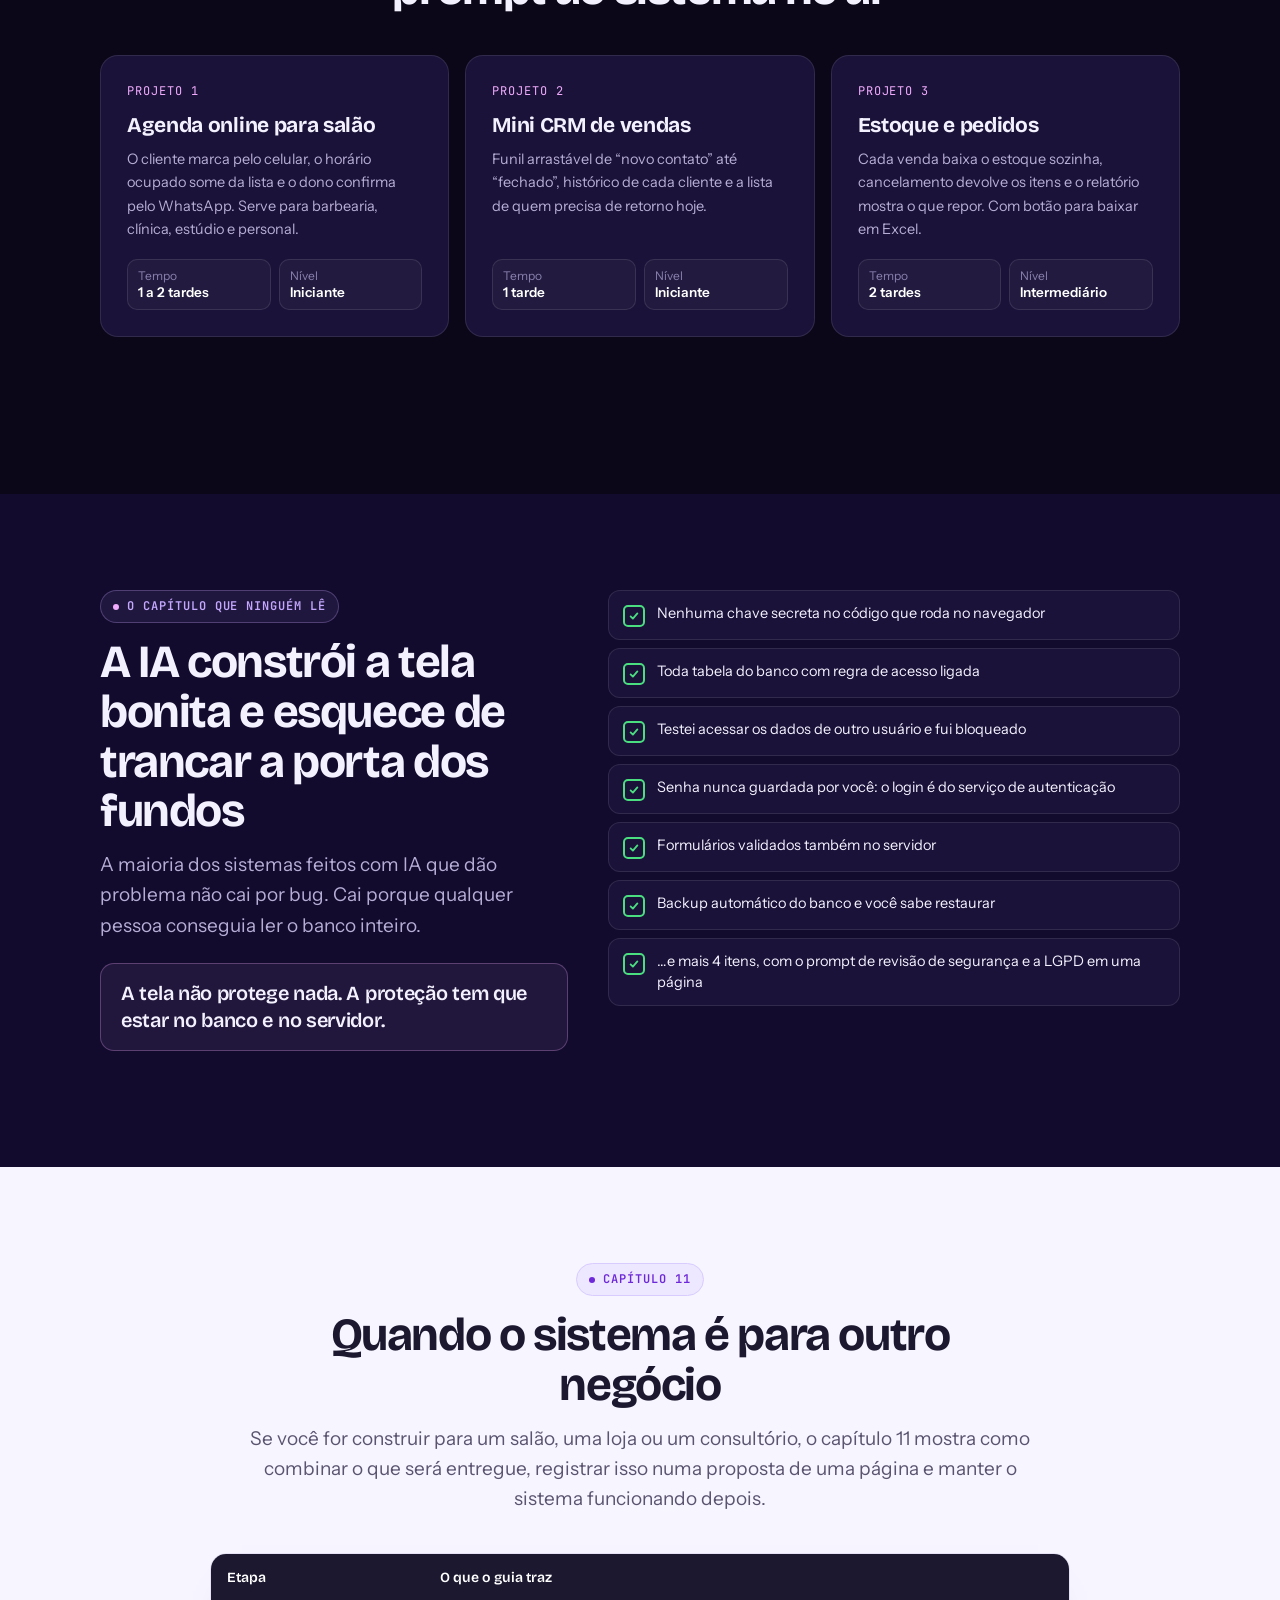
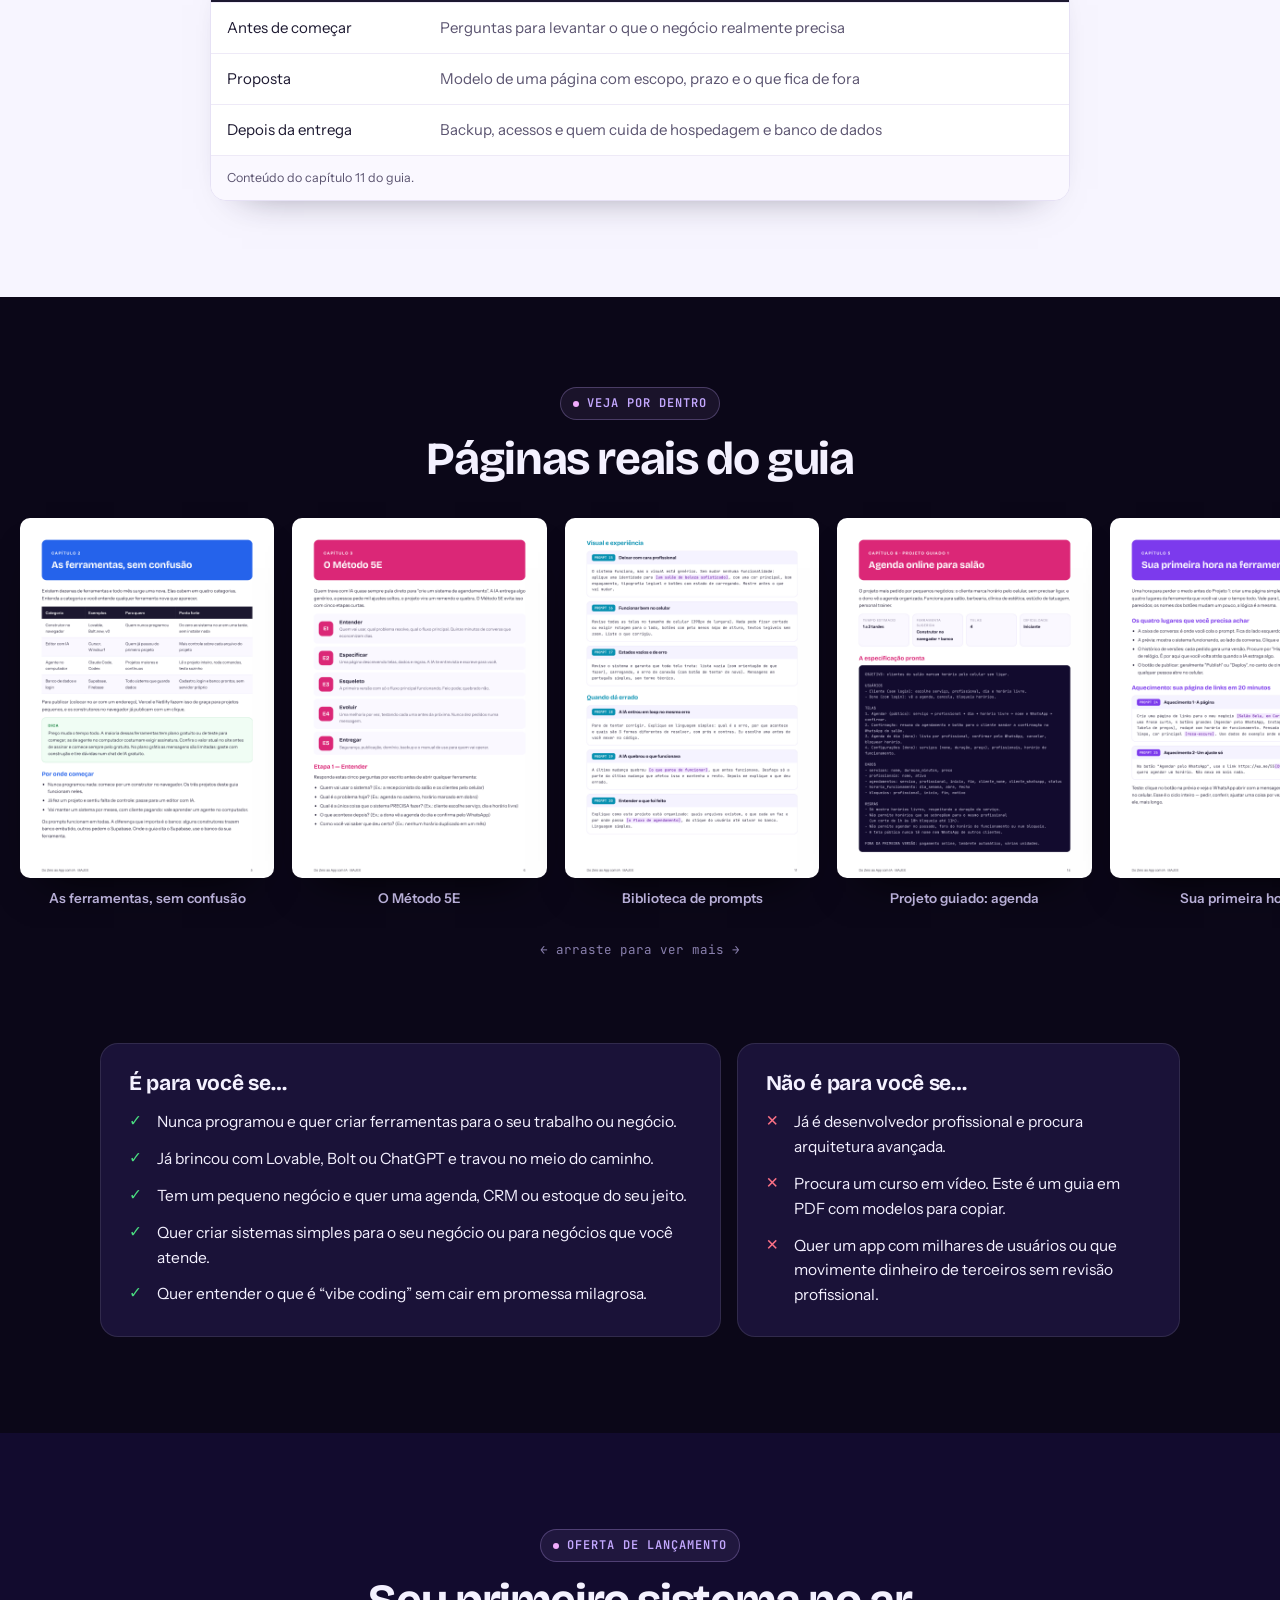
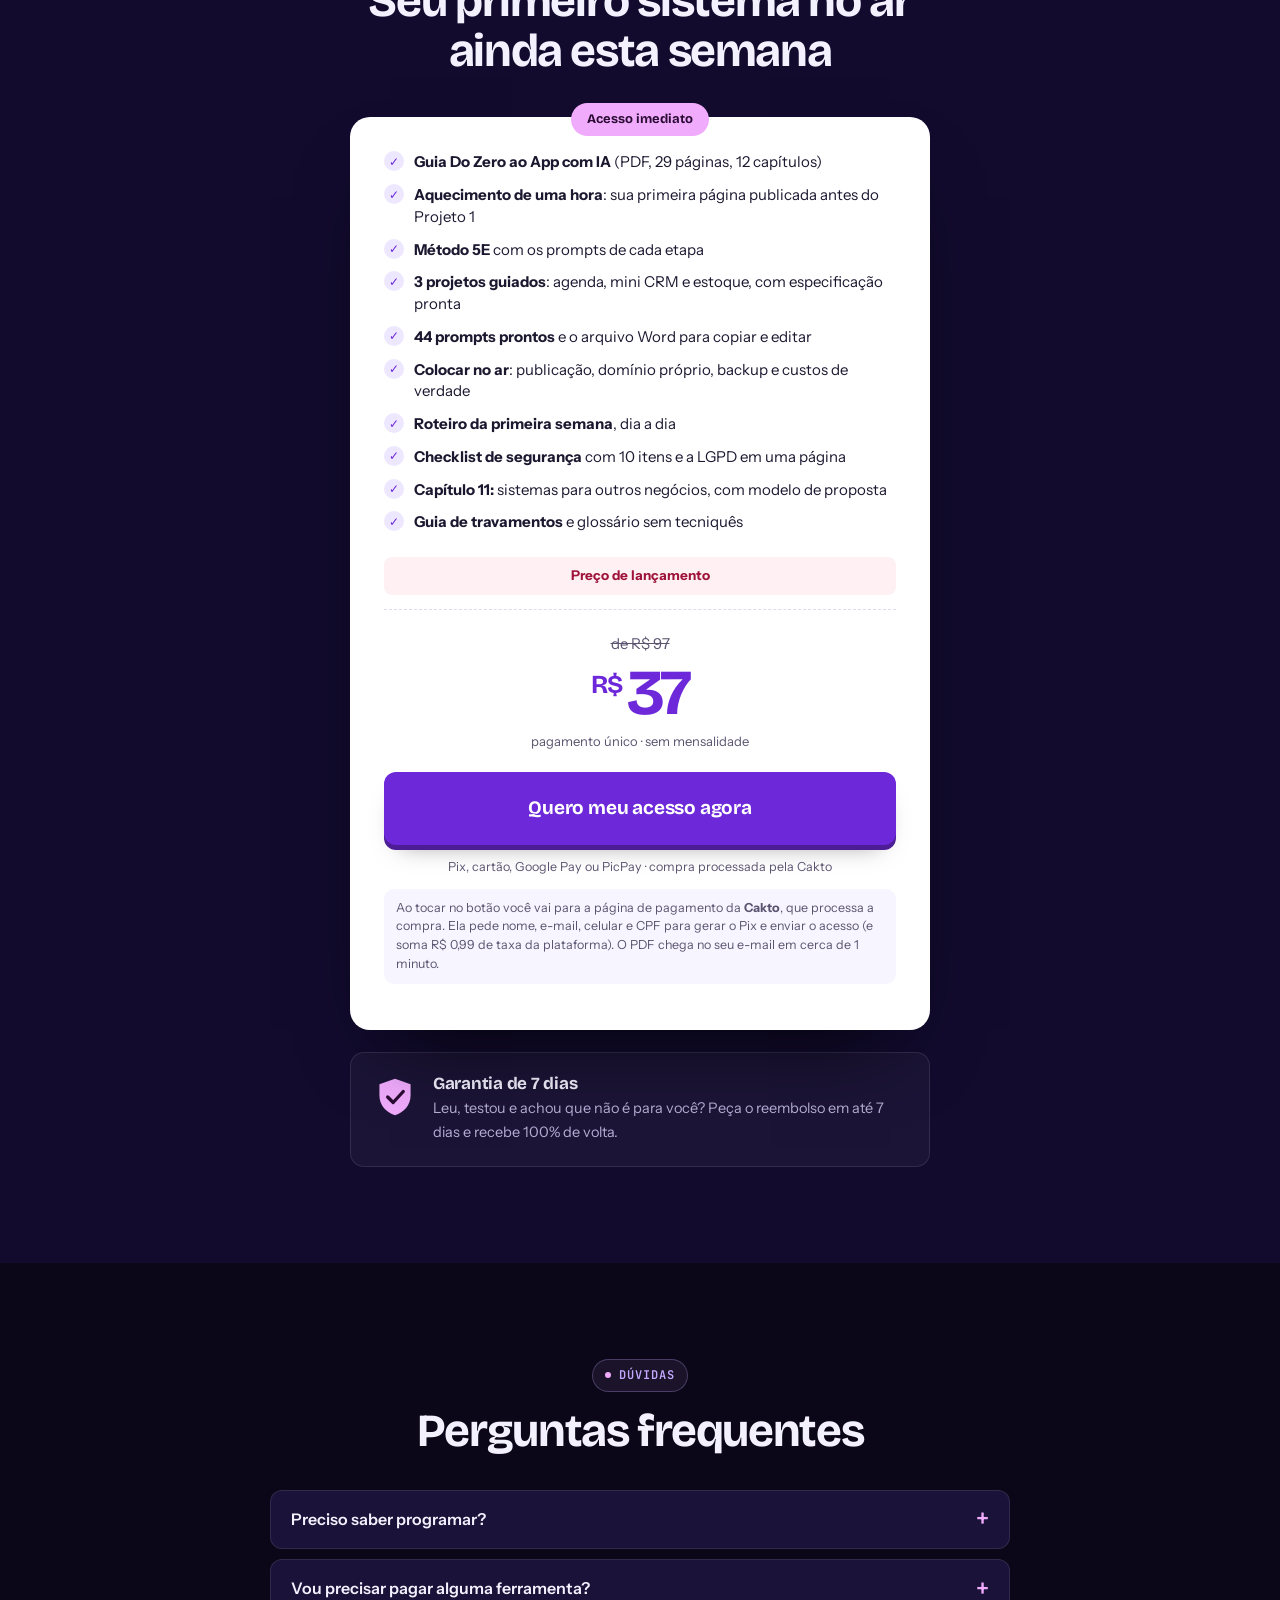
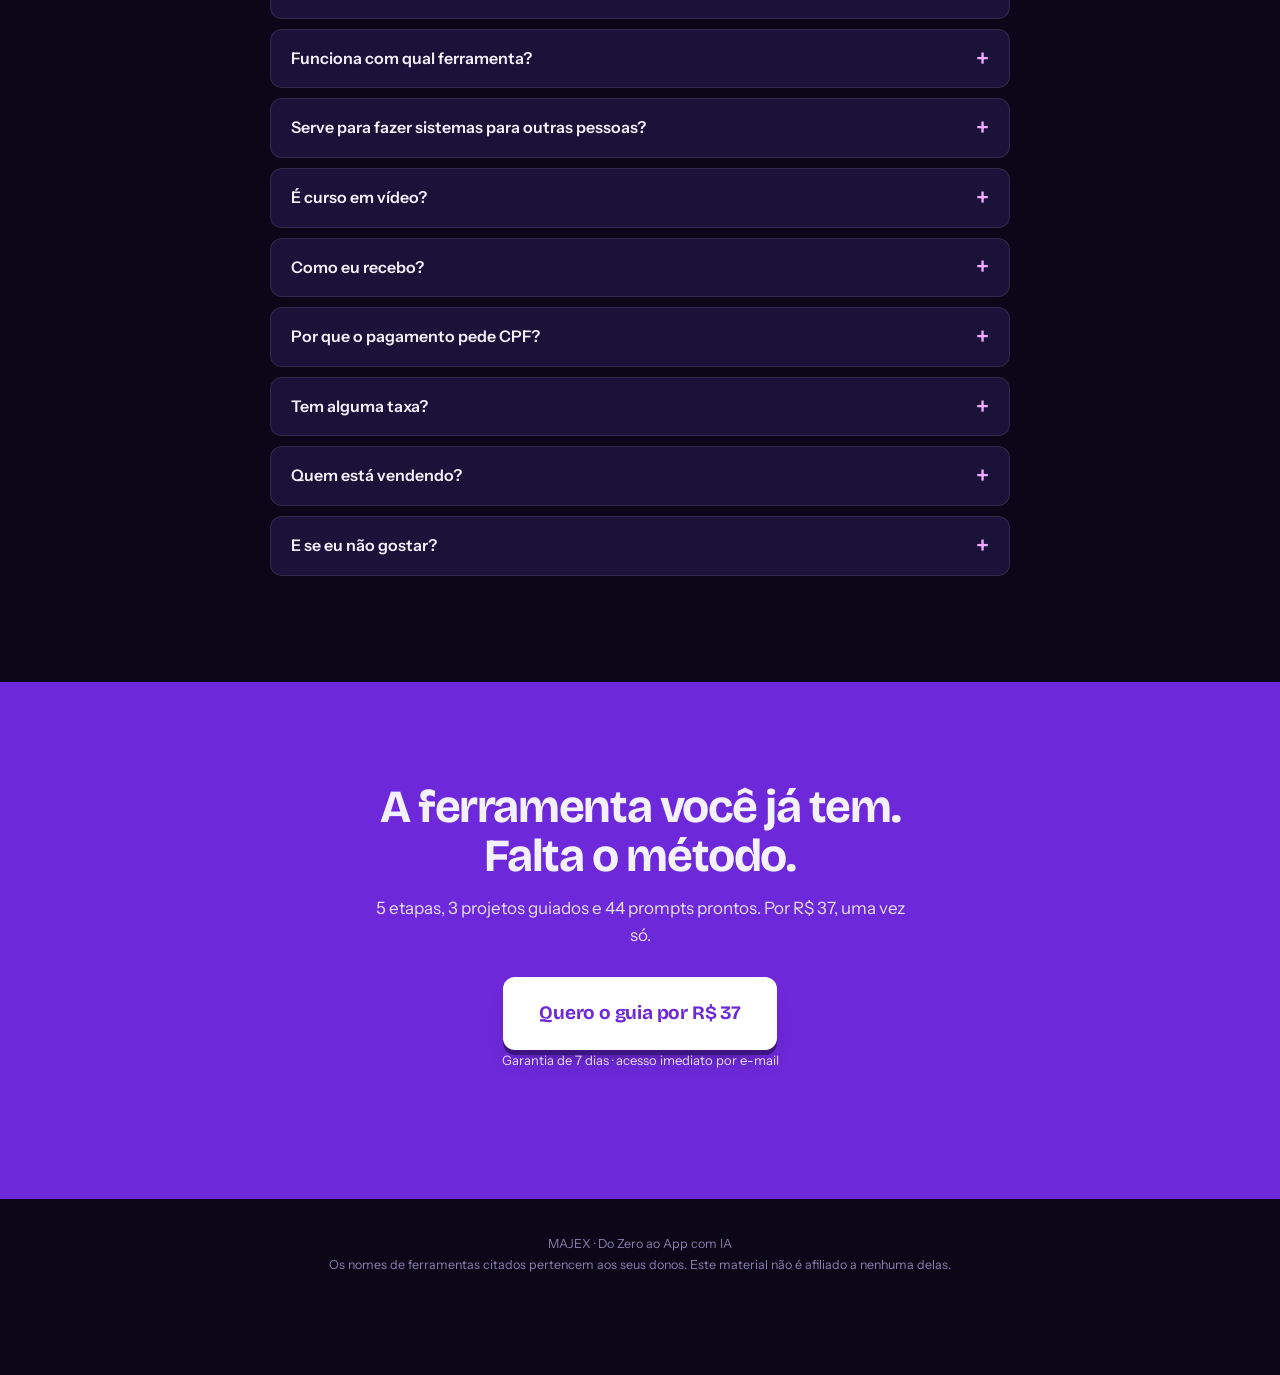
==== commit 751ce9a6: "Landings: botões de compra direto ao checkout, sem cronômetro que reinicia, título igual ao gancho d" ====
--- a/app/index.html
+++ b/app/index.html
@@ -214,6 +214,7 @@
 .plan .btn{width:100%;background:var(--roxo);color:#fff;box-shadow:0 5px 0 #4C1D95,0 14px 26px -16px rgba(0,0,0,.5)}
 .plan .btn:active{box-shadow:0 1px 0 #4C1D95}
 .plan__f{text-align:center;font-size:12.5px;color:var(--ink-soft);margin-top:12px}
+.plan__n{font-size:12.5px;line-height:1.5;color:var(--ink-soft);background:var(--light);border-radius:10px;padding:10px 12px;margin-top:12px;text-align:left}
 .guar{max-width:580px;margin:22px auto 0;display:flex;gap:16px;align-items:flex-start;background:rgba(255,255,255,.04);border:1px solid var(--line);border-radius:14px;padding:22px}
 .guar svg{flex:none;width:44px;height:44px}
 .guar h3{font-size:17px;margin-bottom:4px}
@@ -264,7 +265,8 @@
   .hero__cta{width:100%;align-items:stretch;text-align:center}
   .steps{grid-template-columns:1fr}
   .st:last-child{grid-column:auto}
-  .chat__b{min-height:360px;padding:14px}
+  .chat{display:none}
+  .hero__img{margin-top:28px}
   .box,.plan{padding:24px 20px}
   .plan__p b{font-size:56px}
   .gi img{height:300px}
@@ -280,25 +282,25 @@
 </head>
 <body>
 <div class="prog" id="prog"></div>
-<div class="top"><span class="top__x">Oferta de lançamento: </span>de R$ 97 por <b>R$ 37</b> · termina em <span class="clk" data-clock>15:00</span></div>
+<div class="top"><span class="top__x">Preço de lançamento: </span>de R$ 97 por <b>R$ 37</b> · pagamento único no Pix</div>
 
 <header class="nav" id="nav">
   <div class="wrap nav__in">
     <a href="#" class="brand"><span class="brand__b"><svg viewBox="0 0 24 24" fill="none" stroke="#fff" stroke-width="2.4" stroke-linecap="round" stroke-linejoin="round"><path d="M8 8l-4 4 4 4M16 8l4 4-4 4M13.5 5l-3 14"/></svg></span><span><small>MAJEX</small>Do Zero ao App com IA</span></a>
-    <a href="#oferta" class="btn btn--sm">Quero por R$ 37</a>
+    <a href="#oferta" class="btn btn--sm" data-checkout>Quero por R$ 37</a>
   </div>
 </header>
 
 <section class="hero">
   <div class="wrap hero__g">
     <div>
-      <span class="tag r">IA aplicada ao desenvolvimento de sistemas</span>
-      <h1 class="r" data-d="1">Crie sistemas de verdade <span class="grad">conversando com a IA</span></h1>
-      <p class="hero__sub lead r" data-d="2">O método de 5 etapas para sair da ideia ao sistema publicado <b>sem saber programar</b>. Com 3 projetos guiados do começo ao fim, <b>44 prompts prontos</b> e o checklist de segurança que quase todo mundo esquece.</p>
+      <span class="tag r">Guia em PDF + 44 prompts prontos</span>
+      <h1 class="r" data-d="1">Tentou criar um app com IA e travou? <span class="grad">Siga estas 5 etapas.</span></h1>
+      <p class="hero__sub lead r" data-d="2">Um guia de 29 páginas com o passo a passo para sair da ideia ao app publicado, <b>sem saber programar</b>. 3 projetos guiados (agenda, CRM e estoque) e <b>44 prompts</b> para copiar no Lovable, Bolt ou ChatGPT.</p>
       <div class="hero__cta r" data-d="3">
-        <a href="#oferta" class="btn btn--lg">Quero criar meu primeiro sistema
+        <a href="#oferta" class="btn btn--lg" data-checkout>Quero o guia por R$ 37
           <svg viewBox="0 0 24 24" fill="none" stroke="currentColor" stroke-width="2.6" stroke-linecap="round" stroke-linejoin="round"><path d="M5 12h14M13 6l6 6-6 6"/></svg></a>
-        <span class="hero__price"><s>de R$ 97</s> por <b>R$ 37</b> · pagamento único · acesso na hora</span>
+        <span class="hero__price"><s>de R$ 97</s> por <b>R$ 37</b> no Pix · pagamento único · PDF no seu e-mail na hora · garantia de 7 dias</span>
       </div>
       <div class="chips r" data-d="4">
         <span><b>5</b> etapas</span><span><b>3</b> projetos guiados</span><span><b>44</b> prompts</span><span><b>10</b> itens de segurança</span>
@@ -472,10 +474,11 @@
         <li><b>Capítulo 11:</b> sistemas para outros negócios, com modelo de proposta</li>
         <li><b>Guia de travamentos</b> e glossário sem tecniquês</li>
       </ul>
-      <div class="plan__clk">Preço de lançamento termina em <b data-clock>15:00</b></div>
+      <div class="plan__clk">Preço de lançamento</div>
       <div class="plan__p"><s>de R$ 97</s><b><small>R$</small>37</b><i>pagamento único · sem mensalidade</i></div>
       <a href="#" class="btn btn--lg" data-checkout>Quero meu acesso agora</a>
       <div class="plan__f">Pix, cartão, Google Pay ou PicPay · compra processada pela Cakto</div>
+      <p class="plan__n">Ao tocar no botão você vai para a página de pagamento da <b>Cakto</b>, que processa a compra. Ela pede nome, e-mail, celular e CPF para gerar o Pix e enviar o acesso (e soma R$ 0,99 de taxa da plataforma). O PDF chega no seu e-mail em cerca de 1 minuto.</p>
     </div>
     <div class="guar r" style="text-align:left">
       <svg viewBox="0 0 48 48" fill="none"><path d="M24 4 7 10v12c0 11 7.3 18.6 17 22 9.7-3.4 17-11 17-22V10L24 4z" fill="#F0ABFC"/><path d="m16 24 6 6 11-12" stroke="#2A0B33" stroke-width="3.6" stroke-linecap="round" stroke-linejoin="round"/></svg>
@@ -494,6 +497,9 @@
       <div class="fq"><button class="fq__q">Serve para fazer sistemas para outras pessoas?</button><div class="fq__a"><p>Serve. O capítulo 11 mostra como combinar o escopo, montar a proposta em uma página e cuidar do sistema depois da entrega. O foco do guia é construir o sistema bem feito.</p></div></div>
       <div class="fq"><button class="fq__q">É curso em vídeo?</button><div class="fq__a"><p>Não. É um guia em PDF de 29 páginas, direto ao ponto, com um arquivo Word para copiar os prompts e as especificações.</p></div></div>
       <div class="fq"><button class="fq__q">Como eu recebo?</button><div class="fq__a"><p>Logo depois do pagamento chega um e-mail com o acesso à área de membros. Lá você baixa o PDF e o arquivo Word.</p></div></div>
+      <div class="fq"><button class="fq__q">Por que o pagamento pede CPF?</button><div class="fq__a"><p>A Cakto, plataforma que processa o pagamento, pede o CPF para gerar a cobrança no Pix e emitir o comprovante. Seus dados ficam com ela; nós não vemos nem guardamos seu cartão.</p></div></div>
+      <div class="fq"><button class="fq__q">Tem alguma taxa?</button><div class="fq__a"><p>A plataforma de pagamento soma R$ 0,99 de taxa de serviço. No Pix, o total fica R$ 37,99, uma vez só, sem mensalidade.</p></div></div>
+      <div class="fq"><button class="fq__q">Quem está vendendo?</button><div class="fq__a"><p>A MAJEX, que cria materiais práticos de IA aplicada. O pagamento e a entrega são feitos pela Cakto, com garantia de 7 dias pelo próprio sistema dela.</p></div></div>
       <div class="fq"><button class="fq__q">E se eu não gostar?</button><div class="fq__a"><p>Você tem 7 dias de garantia. Pediu o reembolso dentro do prazo, recebe o valor de volta.</p></div></div>
     </div>
   </div>
@@ -503,20 +509,19 @@
   <div class="wrap">
     <h2 class="r">A ferramenta você já tem. Falta o método.</h2>
     <p class="r" data-d="1">5 etapas, 3 projetos guiados e 44 prompts prontos. Por R$ 37, uma vez só.</p>
-    <a href="#" class="btn btn--lg r" data-d="2" data-checkout>Quero criar meu primeiro sistema</a>
+    <a href="#" class="btn btn--lg r" data-d="2" data-checkout>Quero o guia por R$ 37</a>
     <p class="final__m">Garantia de 7 dias · acesso imediato por e-mail</p>
   </div>
 </section>
 
 <footer class="foot"><div class="wrap">MAJEX · Do Zero ao App com IA<br>Os nomes de ferramentas citados pertencem aos seus donos. Este material não é afiliado a nenhuma delas.</div></footer>
 
-<div class="mbar" id="mbar"><div><b>R$ 37</b><span>termina em <span data-clock>15:00</span></span></div><a href="#" class="btn btn--sm" data-checkout>Quero agora</a></div>
+<div class="mbar" id="mbar"><div><b>R$ 37</b><span>no Pix · pagamento único</span></div><a href="#" class="btn btn--sm" data-checkout>Quero agora</a></div>
 
 <script>
 /* ===== CONFIGURAÇÃO ===== */
 var CHECKOUT = "https://pay.cakto.com.br/or8fdfq";
 var PRECO = 37, PRODUTO = "Do Zero ao App com IA";
-var MINUTOS_DA_OFERTA = 15, CHAVE_OFERTA = "majex_app_fim_oferta";
 var TIKTOK_PIXEL = "DAQ49UJC77U1JKBFUR2G";   /* pixel "MAJEX - Sites" (Events Manager do TikTok) */
 var GOOGLE_TAG = "AW-18470251762";   /* tag do Google Ads (conta 622-986-8680) */
 var META_PIXEL = "";
@@ -553,13 +558,6 @@
     });
   });
 
-  var clocks = document.querySelectorAll("[data-clock]"), alvo;
-  function novo(){ alvo = Date.now() + MINUTOS_DA_OFERTA*6e4; try{ localStorage.setItem(CHAVE_OFERTA,String(alvo)); }catch(e){} }
-  try{ alvo = Number(localStorage.getItem(CHAVE_OFERTA)); if(!alvo || alvo - Date.now() > MINUTOS_DA_OFERTA*6e4) novo(); }catch(e){ novo(); }
-  function pad(n){ return String(n).padStart(2,"0"); }
-  function tick(){ var d = alvo - Date.now(); if(d <= 0){ novo(); d = alvo - Date.now(); }
-    var t = pad(Math.floor(d/6e4)) + ":" + pad(Math.floor(d/1e3)%60); clocks.forEach(function(c){ c.textContent = t; }); }
-  tick(); setInterval(tick,1000);
 
   var io = new IntersectionObserver(function(es){ es.forEach(function(e){ if(e.isIntersecting){ e.target.classList.add("is-in"); io.unobserve(e.target); } }); },
     {threshold:.12, rootMargin:"0px 0px -6% 0px"});
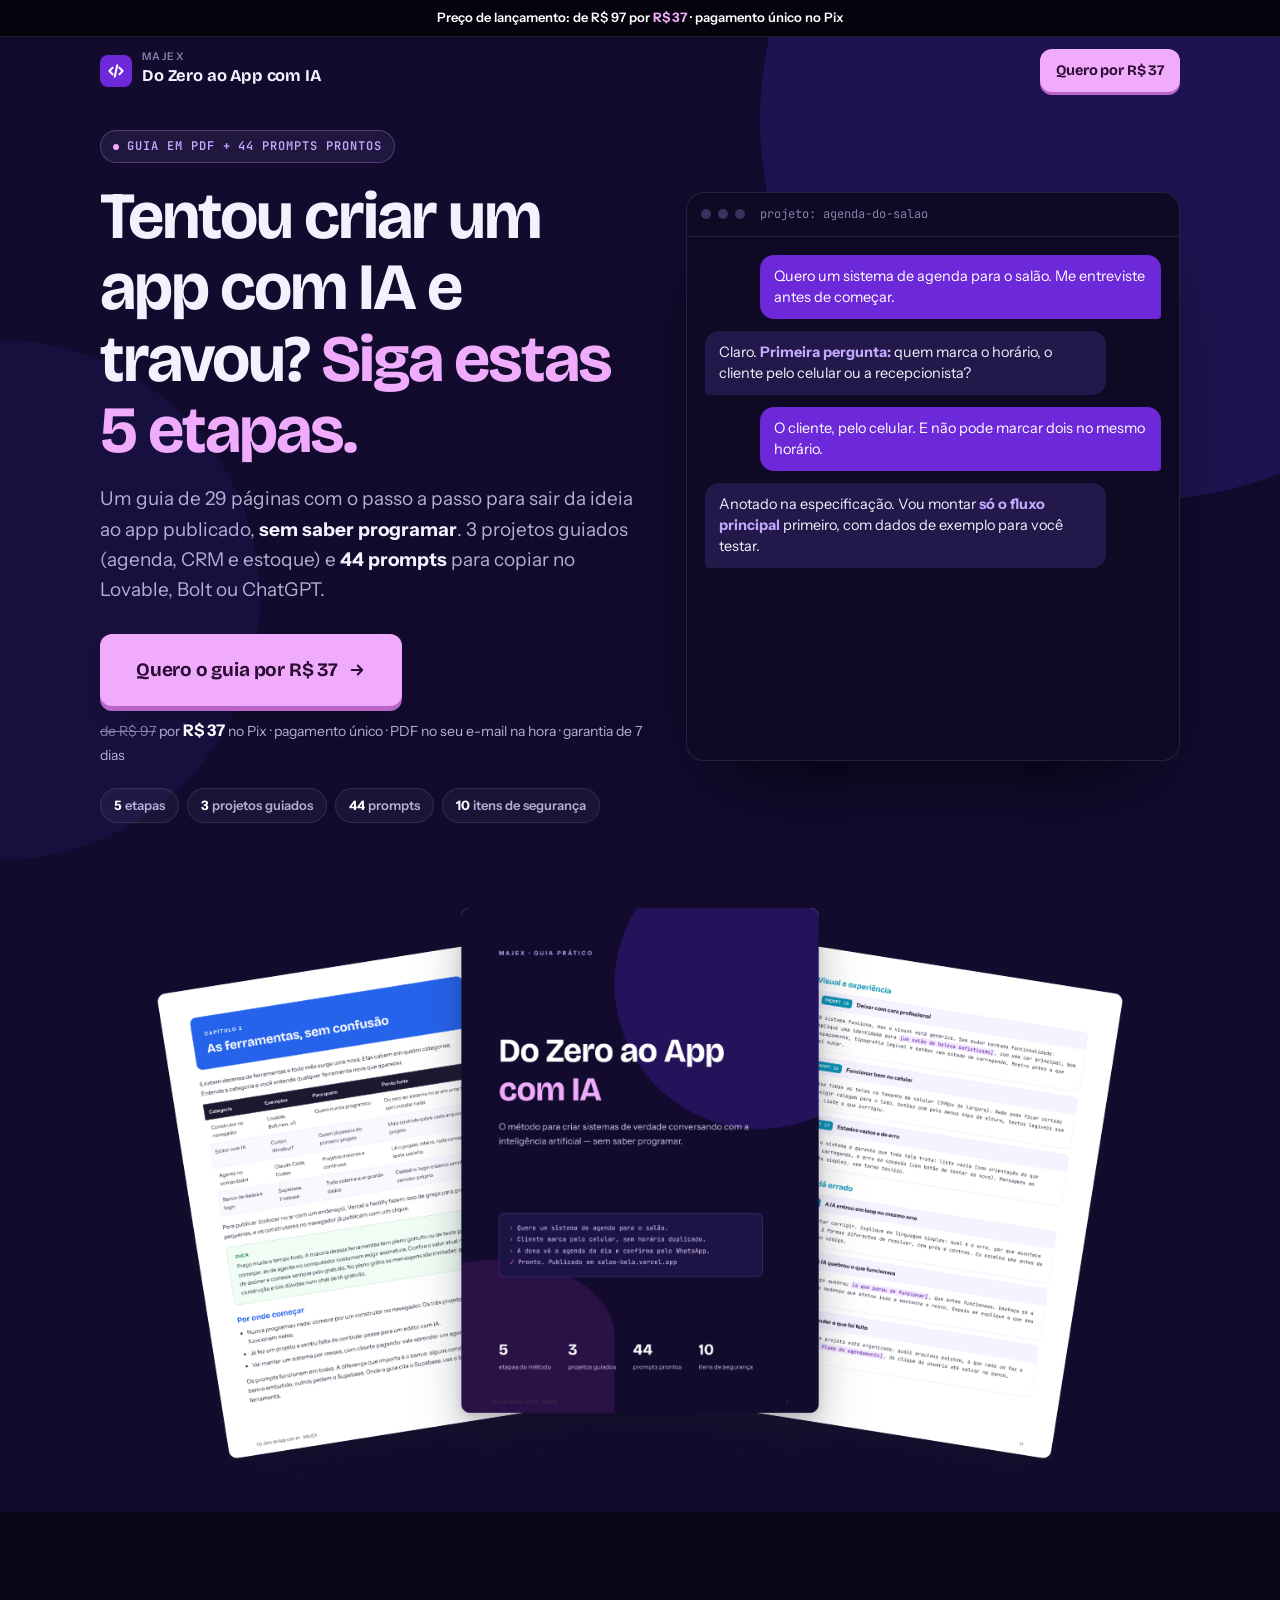
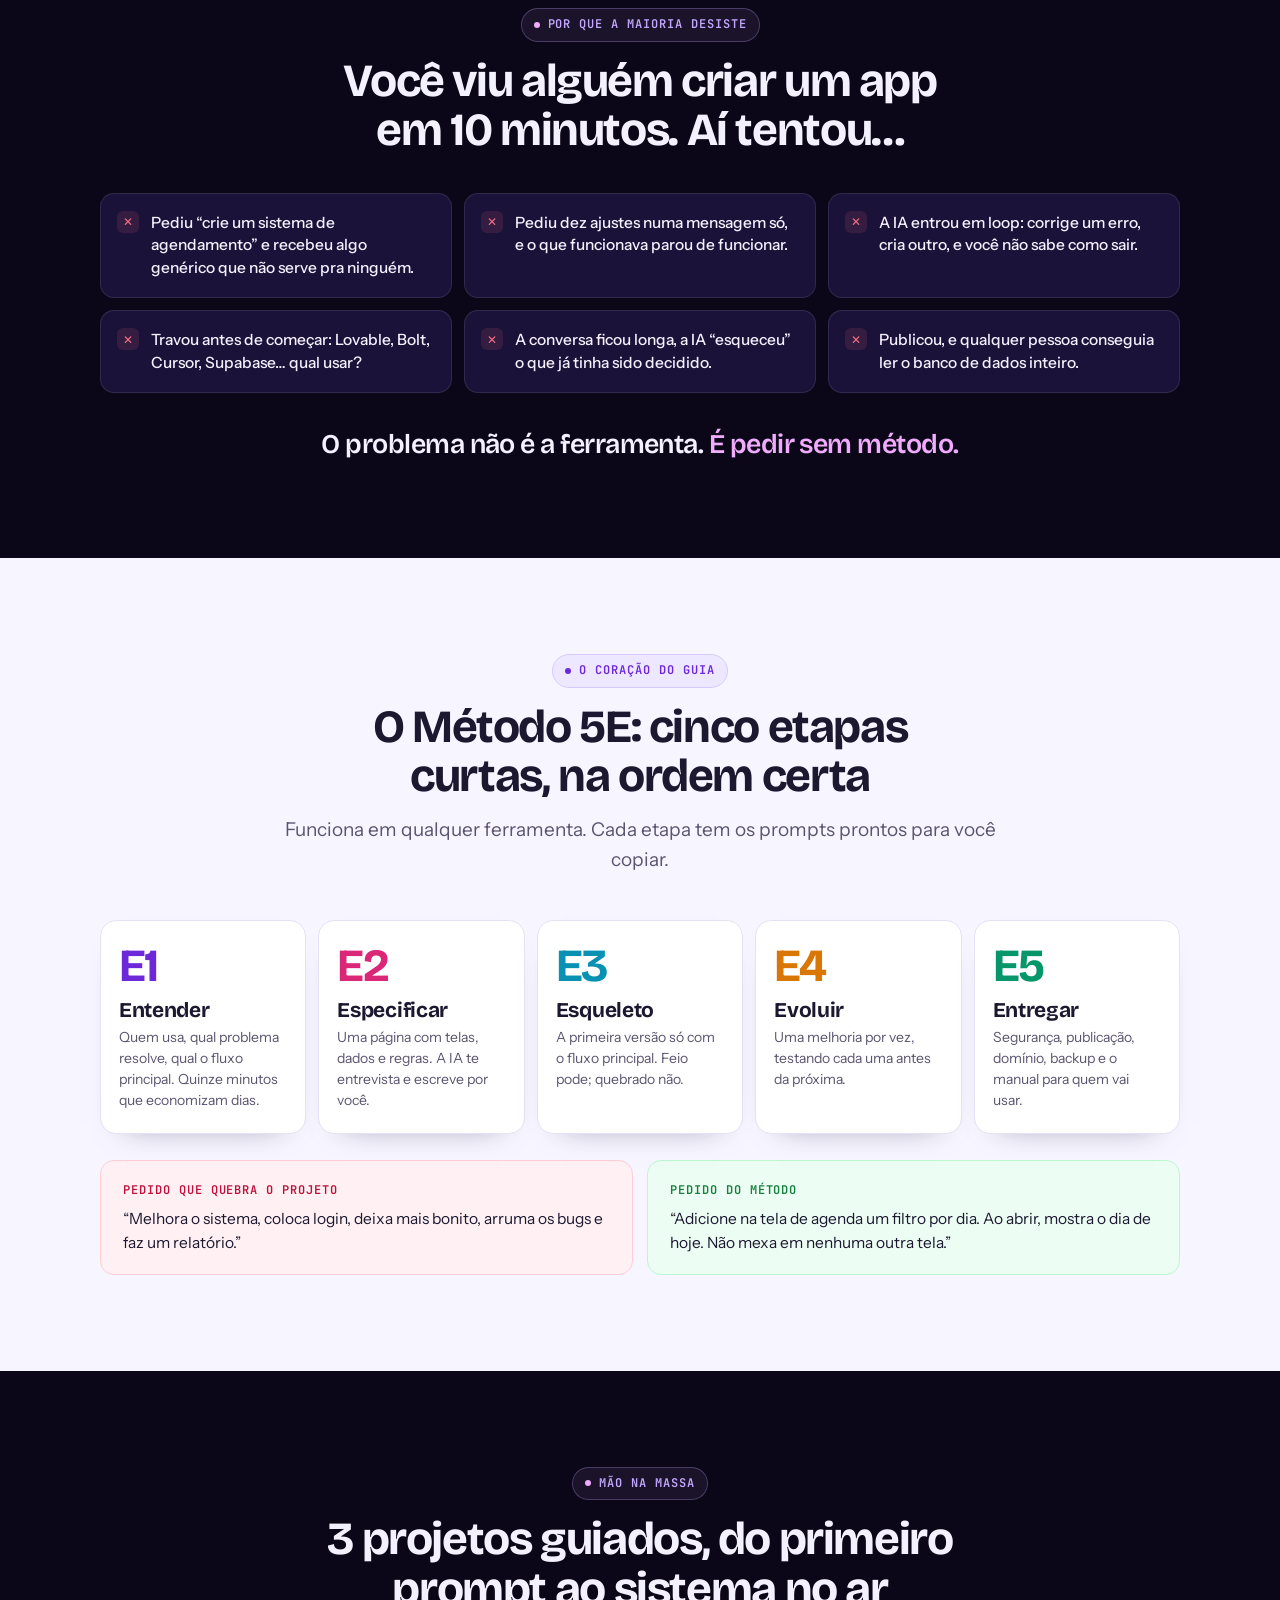
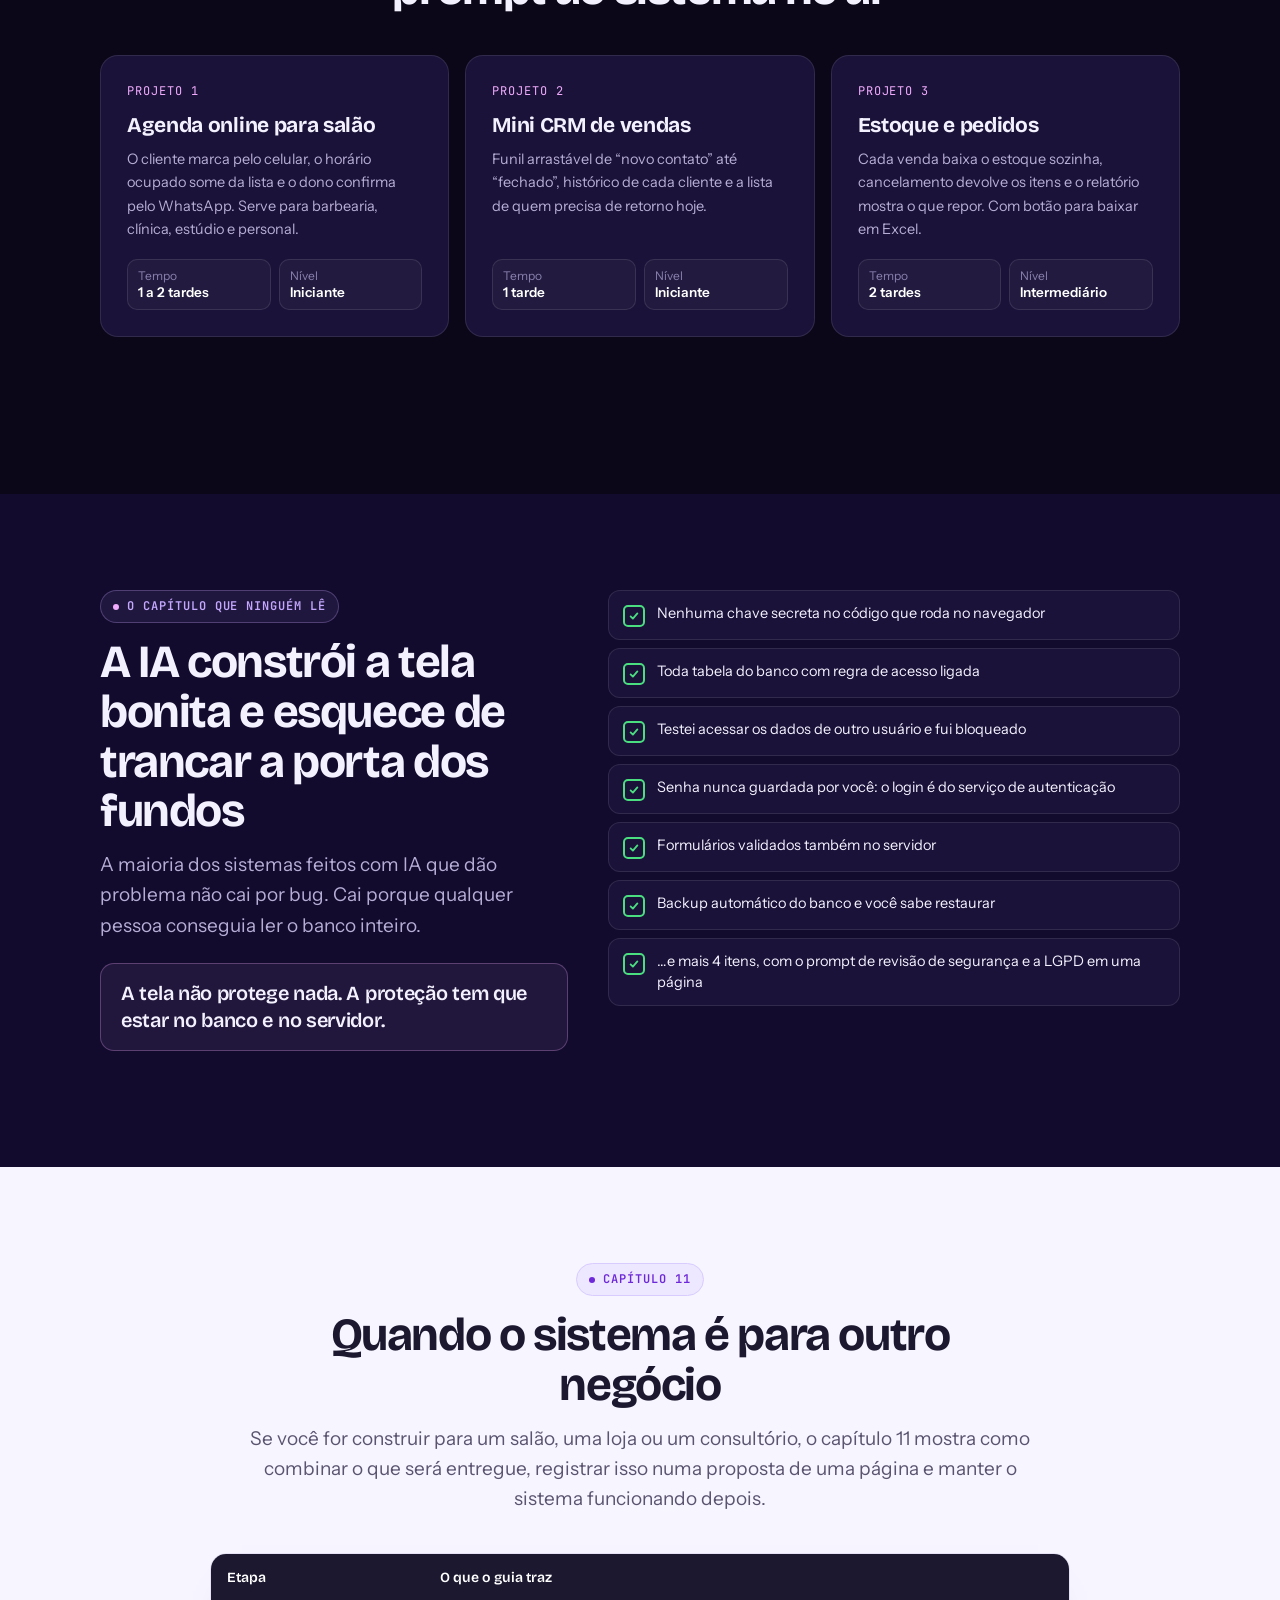
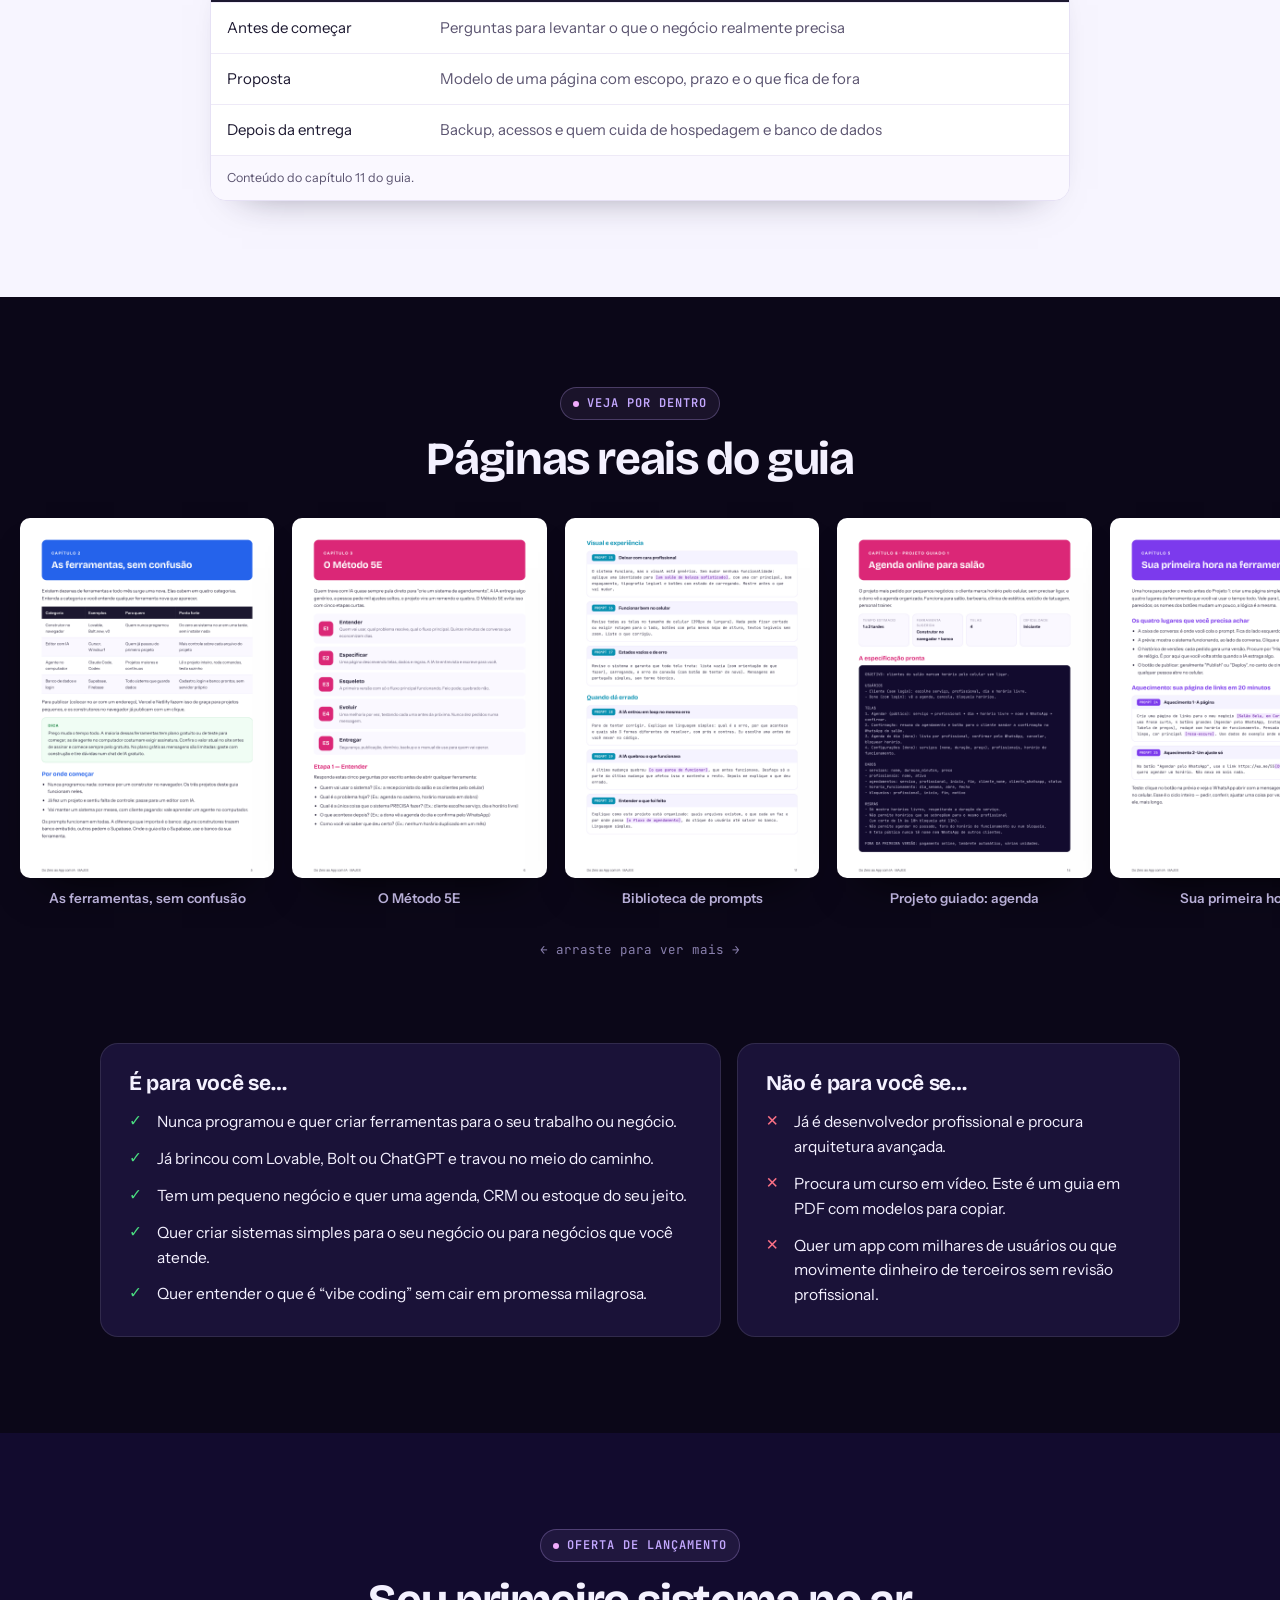
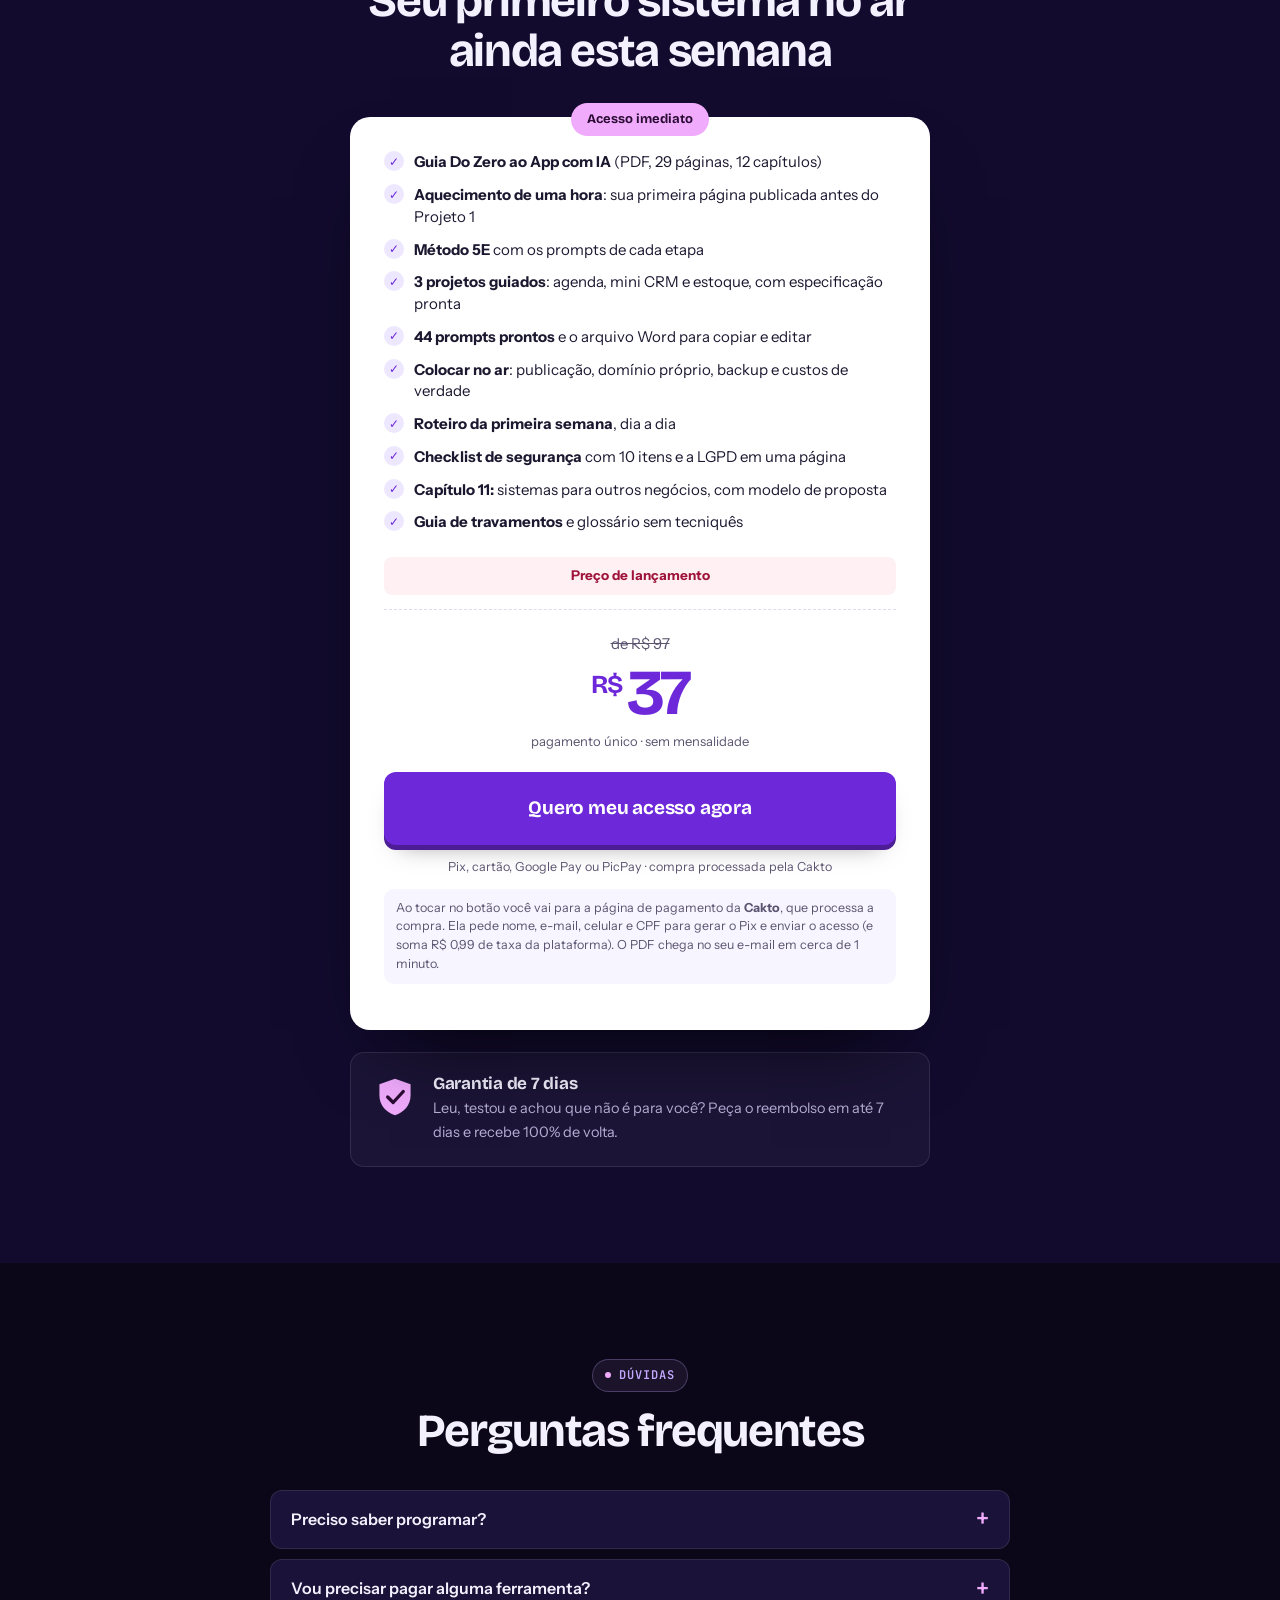
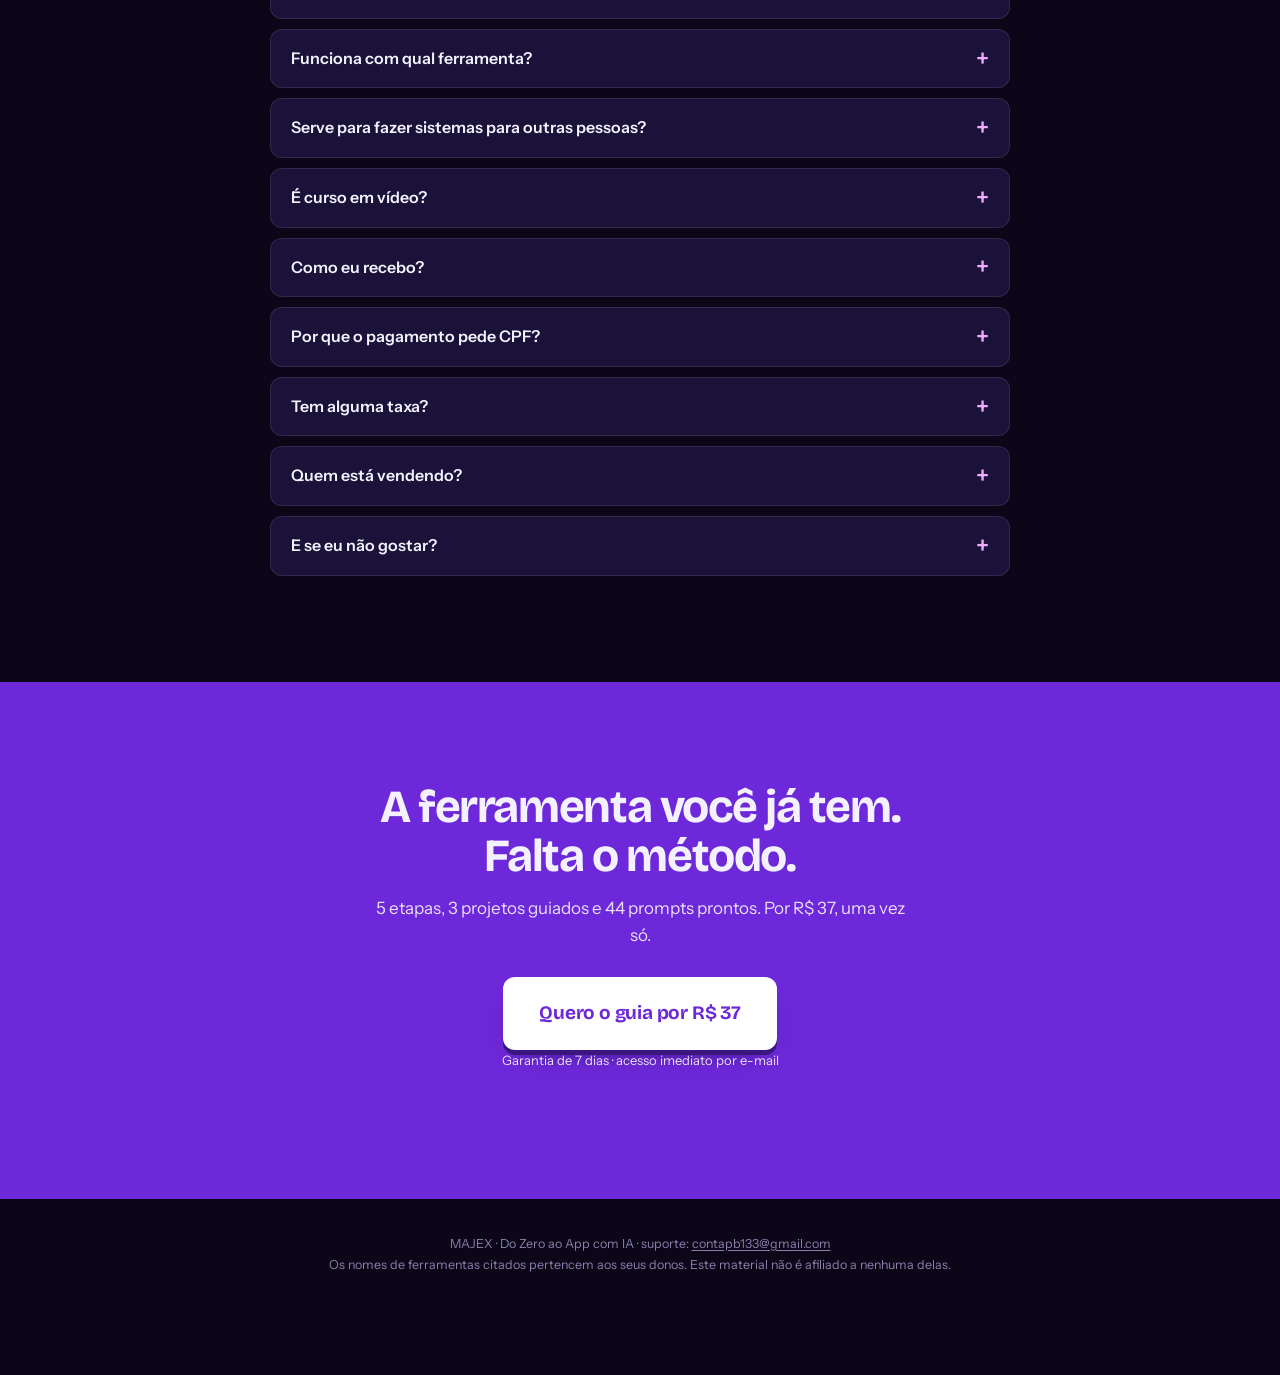
==== commit be490e9e: "E-mail de suporte (contapb133@gmail.com) no rodapé e no FAQ das landings Co-Authored-By: Claude Opus" ====
--- a/app/index.html
+++ b/app/index.html
@@ -221,6 +221,7 @@
 .guar p{margin:0;font-size:14.5px;color:var(--soft)}
 
 /* faq */
+.foot a,.fq__a a{color:inherit;text-decoration:underline;text-underline-offset:2px}
 .faq{padding:96px 0;background:var(--bg)}
 .faq__l{margin-top:34px}
 .fq{background:var(--card);border:1px solid var(--line);border-radius:12px;margin-bottom:10px;overflow:hidden}
@@ -244,7 +245,7 @@
   display:none;align-items:center;justify-content:space-between;gap:12px;transform:translateY(110%);transition:transform .4s var(--ease)}
 .mbar.is-up{transform:none}
 .mbar b{font-family:var(--fd);font-size:22px;display:block;line-height:1;color:#fff;letter-spacing:-.03em}
-.mbar span{font-size:11px;font-weight:600;color:var(--soft)}
+.mbar span{font-size:12.5px;font-weight:600;color:var(--soft)}
 .prog{position:fixed;top:0;left:0;height:3px;background:var(--rosa);z-index:61;width:0}
 
 @media(max-width:980px){
@@ -496,10 +497,10 @@
       <div class="fq"><button class="fq__q">Funciona com qual ferramenta?</button><div class="fq__a"><p>Com todas as principais: Lovable, Bolt.new, v0, Cursor, Windsurf, Claude Code e outras. O guia explica as quatro categorias de ferramenta para você escolher, e os prompts funcionam em qualquer uma.</p></div></div>
       <div class="fq"><button class="fq__q">Serve para fazer sistemas para outras pessoas?</button><div class="fq__a"><p>Serve. O capítulo 11 mostra como combinar o escopo, montar a proposta em uma página e cuidar do sistema depois da entrega. O foco do guia é construir o sistema bem feito.</p></div></div>
       <div class="fq"><button class="fq__q">É curso em vídeo?</button><div class="fq__a"><p>Não. É um guia em PDF de 29 páginas, direto ao ponto, com um arquivo Word para copiar os prompts e as especificações.</p></div></div>
-      <div class="fq"><button class="fq__q">Como eu recebo?</button><div class="fq__a"><p>Logo depois do pagamento chega um e-mail com o acesso à área de membros. Lá você baixa o PDF e o arquivo Word.</p></div></div>
+      <div class="fq"><button class="fq__q">Como eu recebo?</button><div class="fq__a"><p>Logo depois do pagamento chega um e-mail com o acesso à área de membros. Lá você baixa o PDF e o arquivo Word. Se não chegar em alguns minutos, olhe a caixa de spam ou escreva para <a href="mailto:contapb133@gmail.com">contapb133@gmail.com</a>.</p></div></div>
       <div class="fq"><button class="fq__q">Por que o pagamento pede CPF?</button><div class="fq__a"><p>A Cakto, plataforma que processa o pagamento, pede o CPF para gerar a cobrança no Pix e emitir o comprovante. Seus dados ficam com ela; nós não vemos nem guardamos seu cartão.</p></div></div>
       <div class="fq"><button class="fq__q">Tem alguma taxa?</button><div class="fq__a"><p>A plataforma de pagamento soma R$ 0,99 de taxa de serviço. No Pix, o total fica R$ 37,99, uma vez só, sem mensalidade.</p></div></div>
-      <div class="fq"><button class="fq__q">Quem está vendendo?</button><div class="fq__a"><p>A MAJEX, que cria materiais práticos de IA aplicada. O pagamento e a entrega são feitos pela Cakto, com garantia de 7 dias pelo próprio sistema dela.</p></div></div>
+      <div class="fq"><button class="fq__q">Quem está vendendo?</button><div class="fq__a"><p>A MAJEX, que cria materiais práticos de IA aplicada. O pagamento e a entrega são feitos pela Cakto, com garantia de 7 dias pelo próprio sistema dela. Dúvidas: <a href="mailto:contapb133@gmail.com">contapb133@gmail.com</a>.</p></div></div>
       <div class="fq"><button class="fq__q">E se eu não gostar?</button><div class="fq__a"><p>Você tem 7 dias de garantia. Pediu o reembolso dentro do prazo, recebe o valor de volta.</p></div></div>
     </div>
   </div>
@@ -514,7 +515,7 @@
   </div>
 </section>
 
-<footer class="foot"><div class="wrap">MAJEX · Do Zero ao App com IA<br>Os nomes de ferramentas citados pertencem aos seus donos. Este material não é afiliado a nenhuma delas.</div></footer>
+<footer class="foot"><div class="wrap">MAJEX · Do Zero ao App com IA · suporte: <a href="mailto:contapb133@gmail.com">contapb133@gmail.com</a><br>Os nomes de ferramentas citados pertencem aos seus donos. Este material não é afiliado a nenhuma delas.</div></footer>
 
 <div class="mbar" id="mbar"><div><b>R$ 37</b><span>no Pix · pagamento único</span></div><a href="#" class="btn btn--sm" data-checkout>Quero agora</a></div>
 
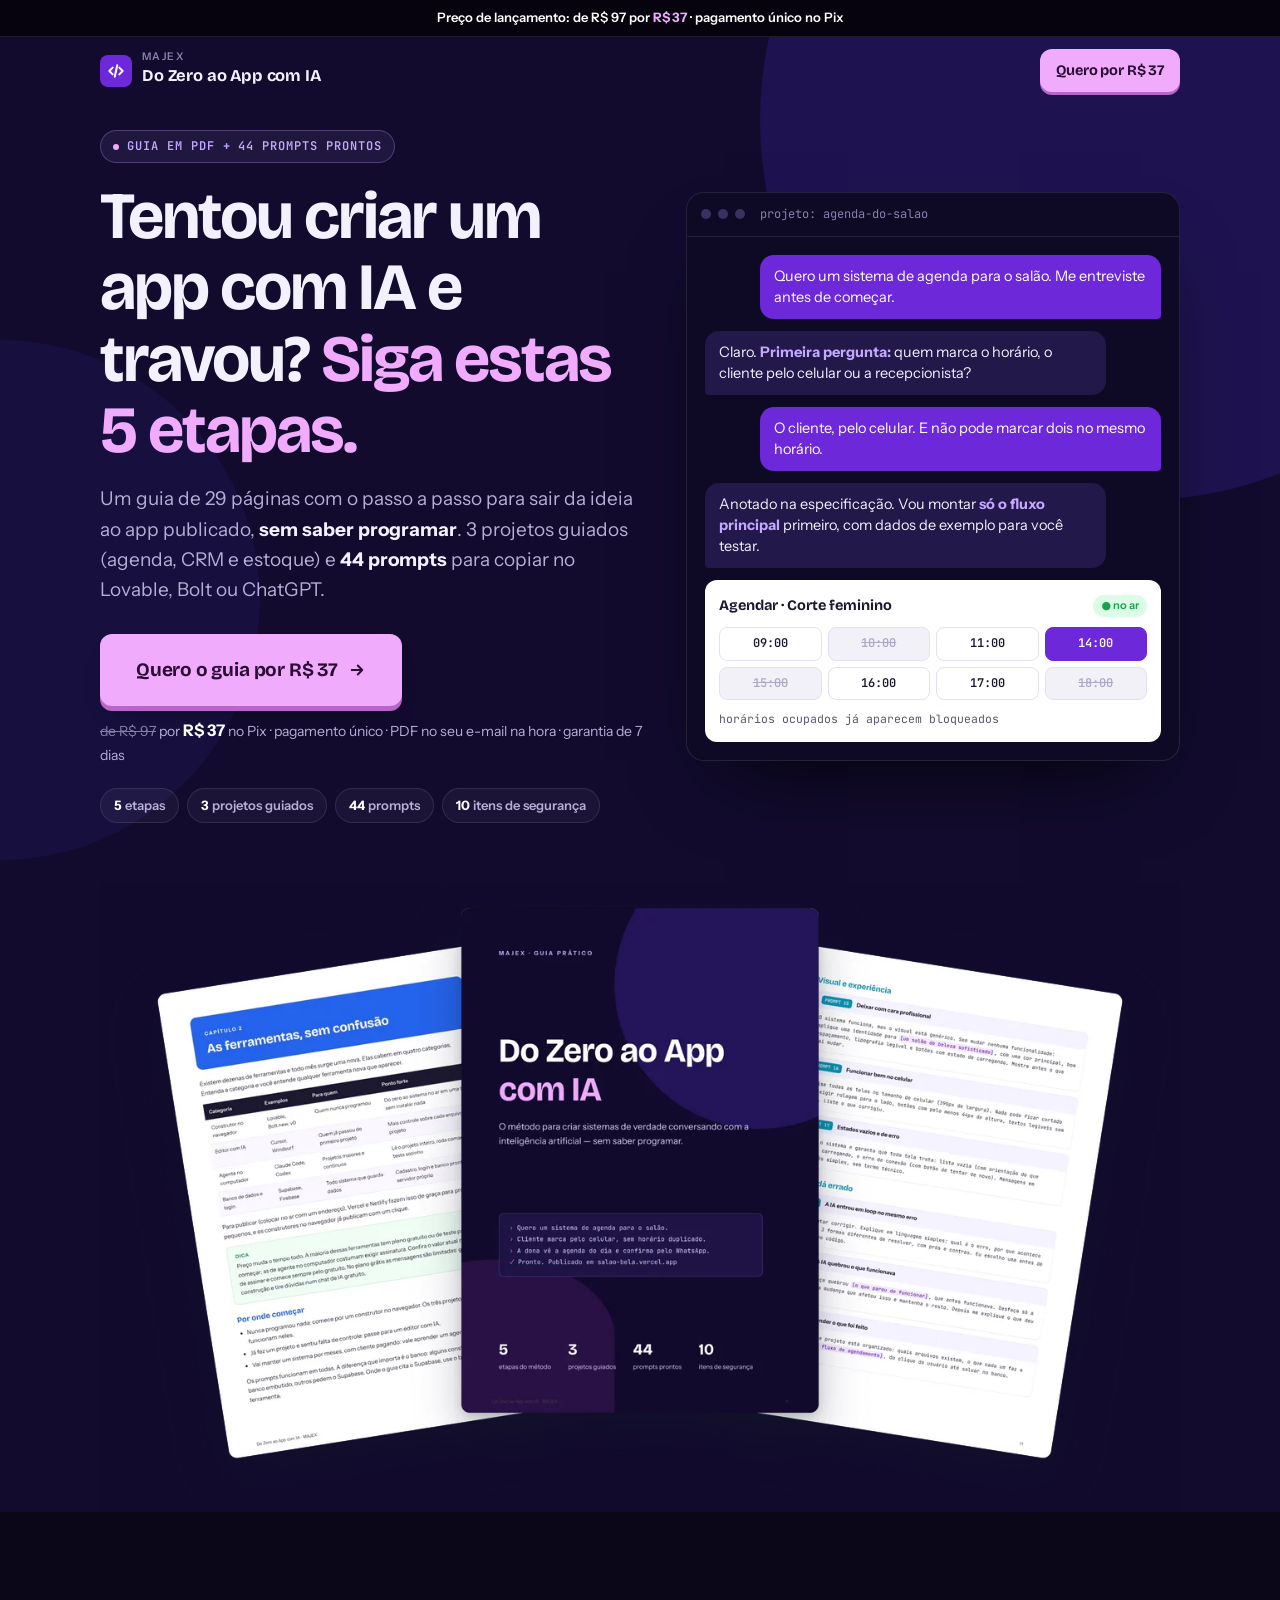
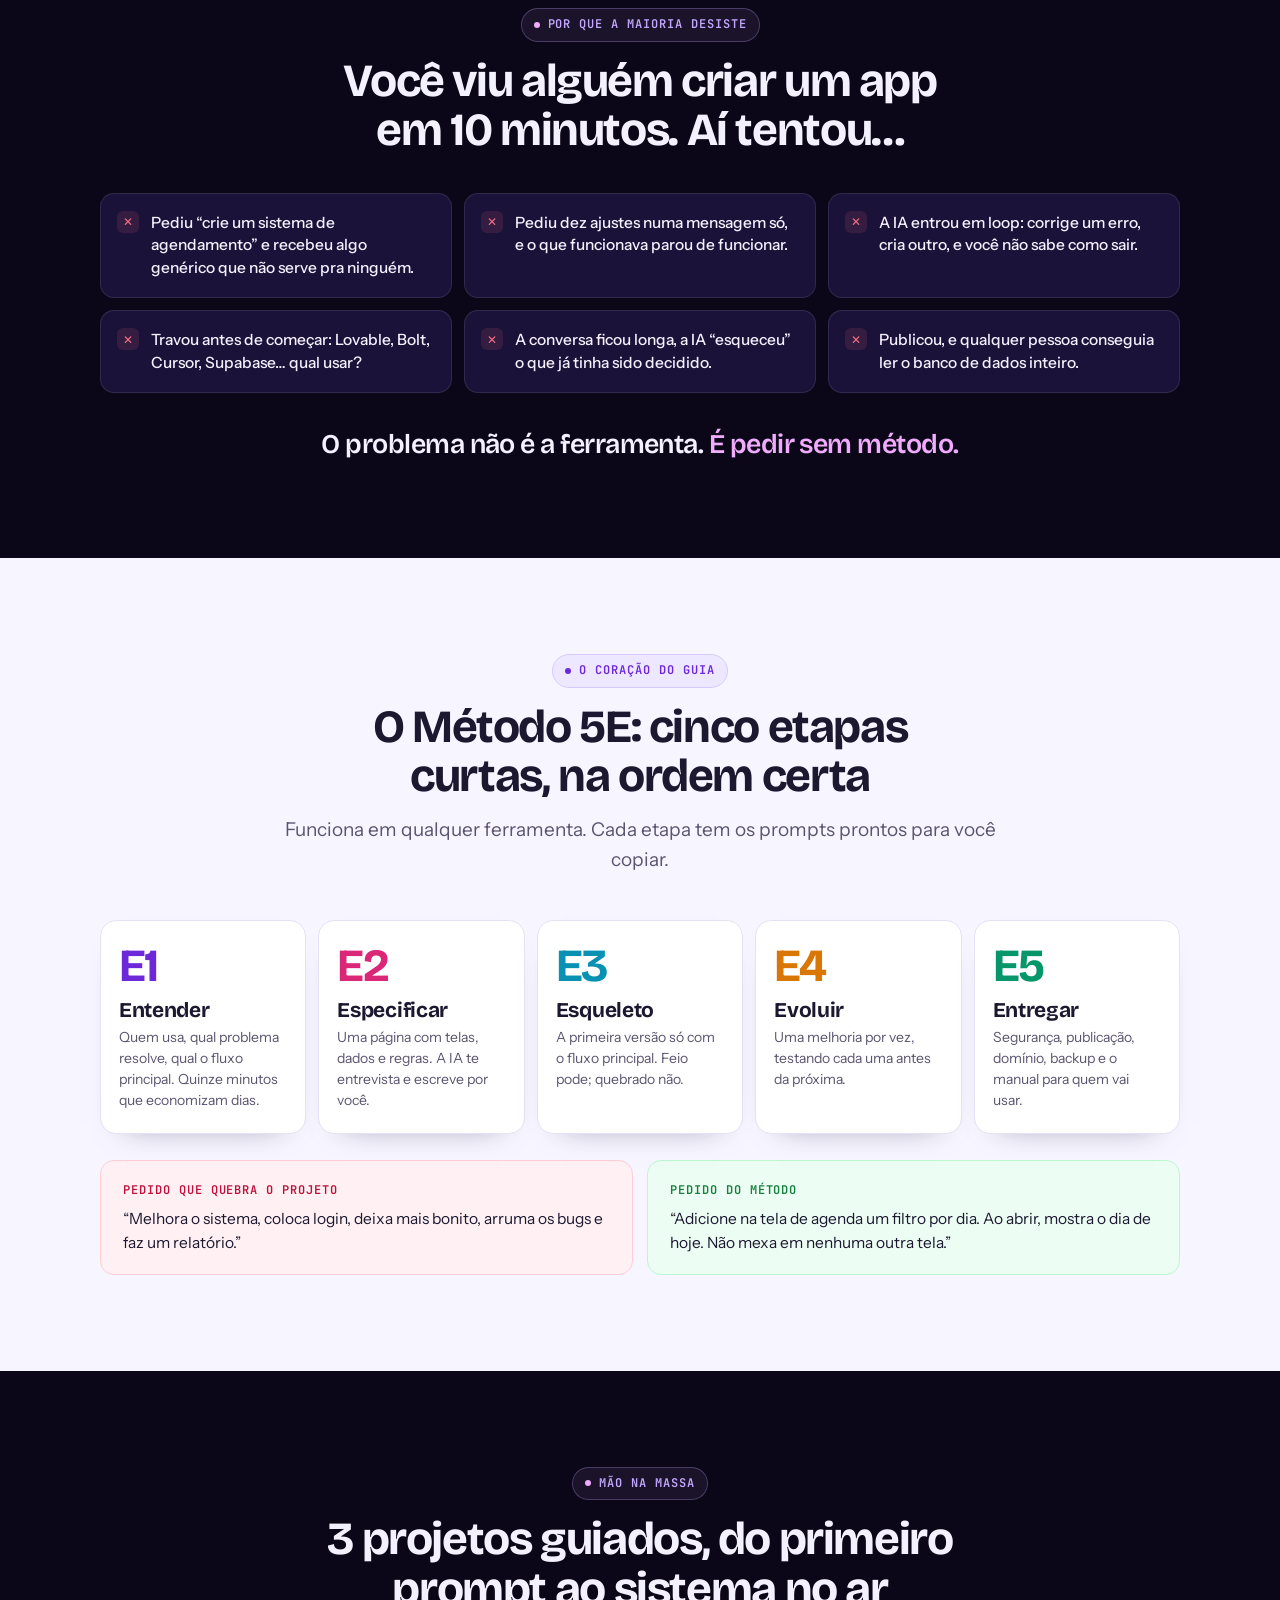
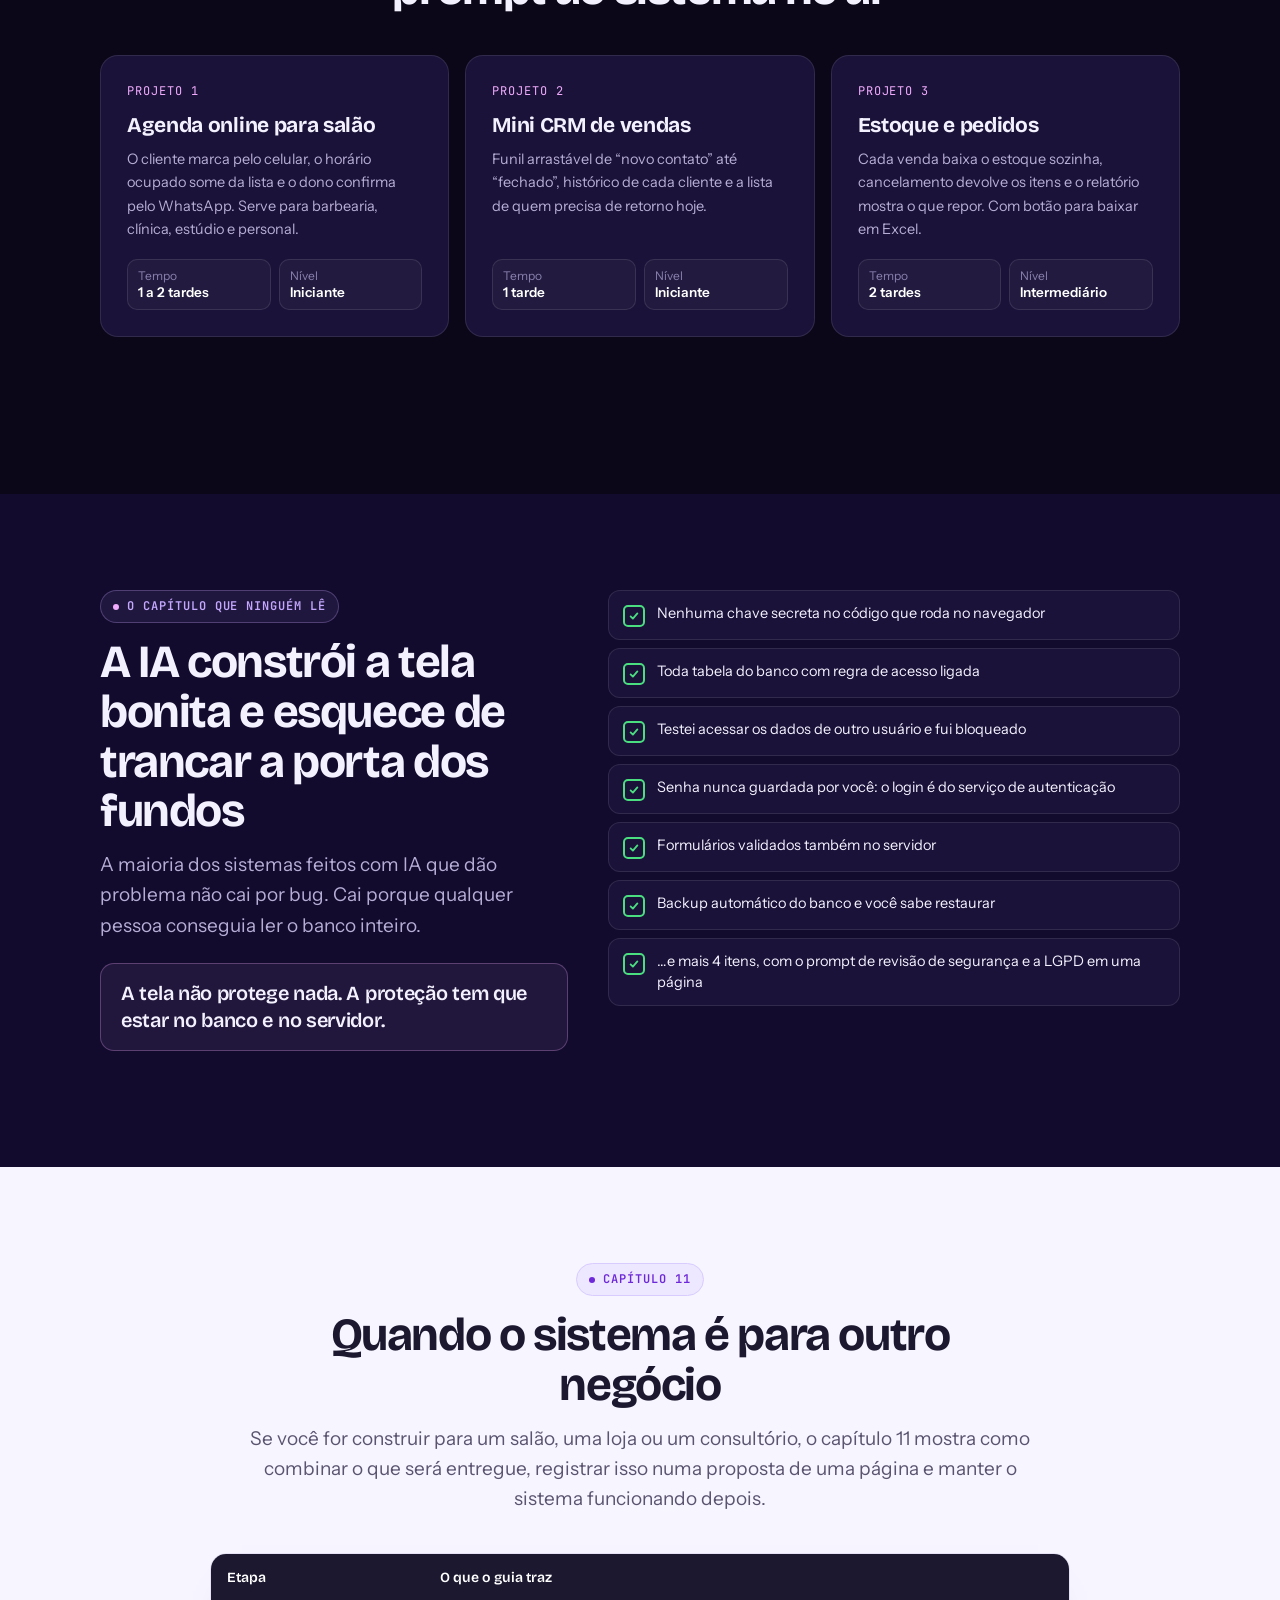
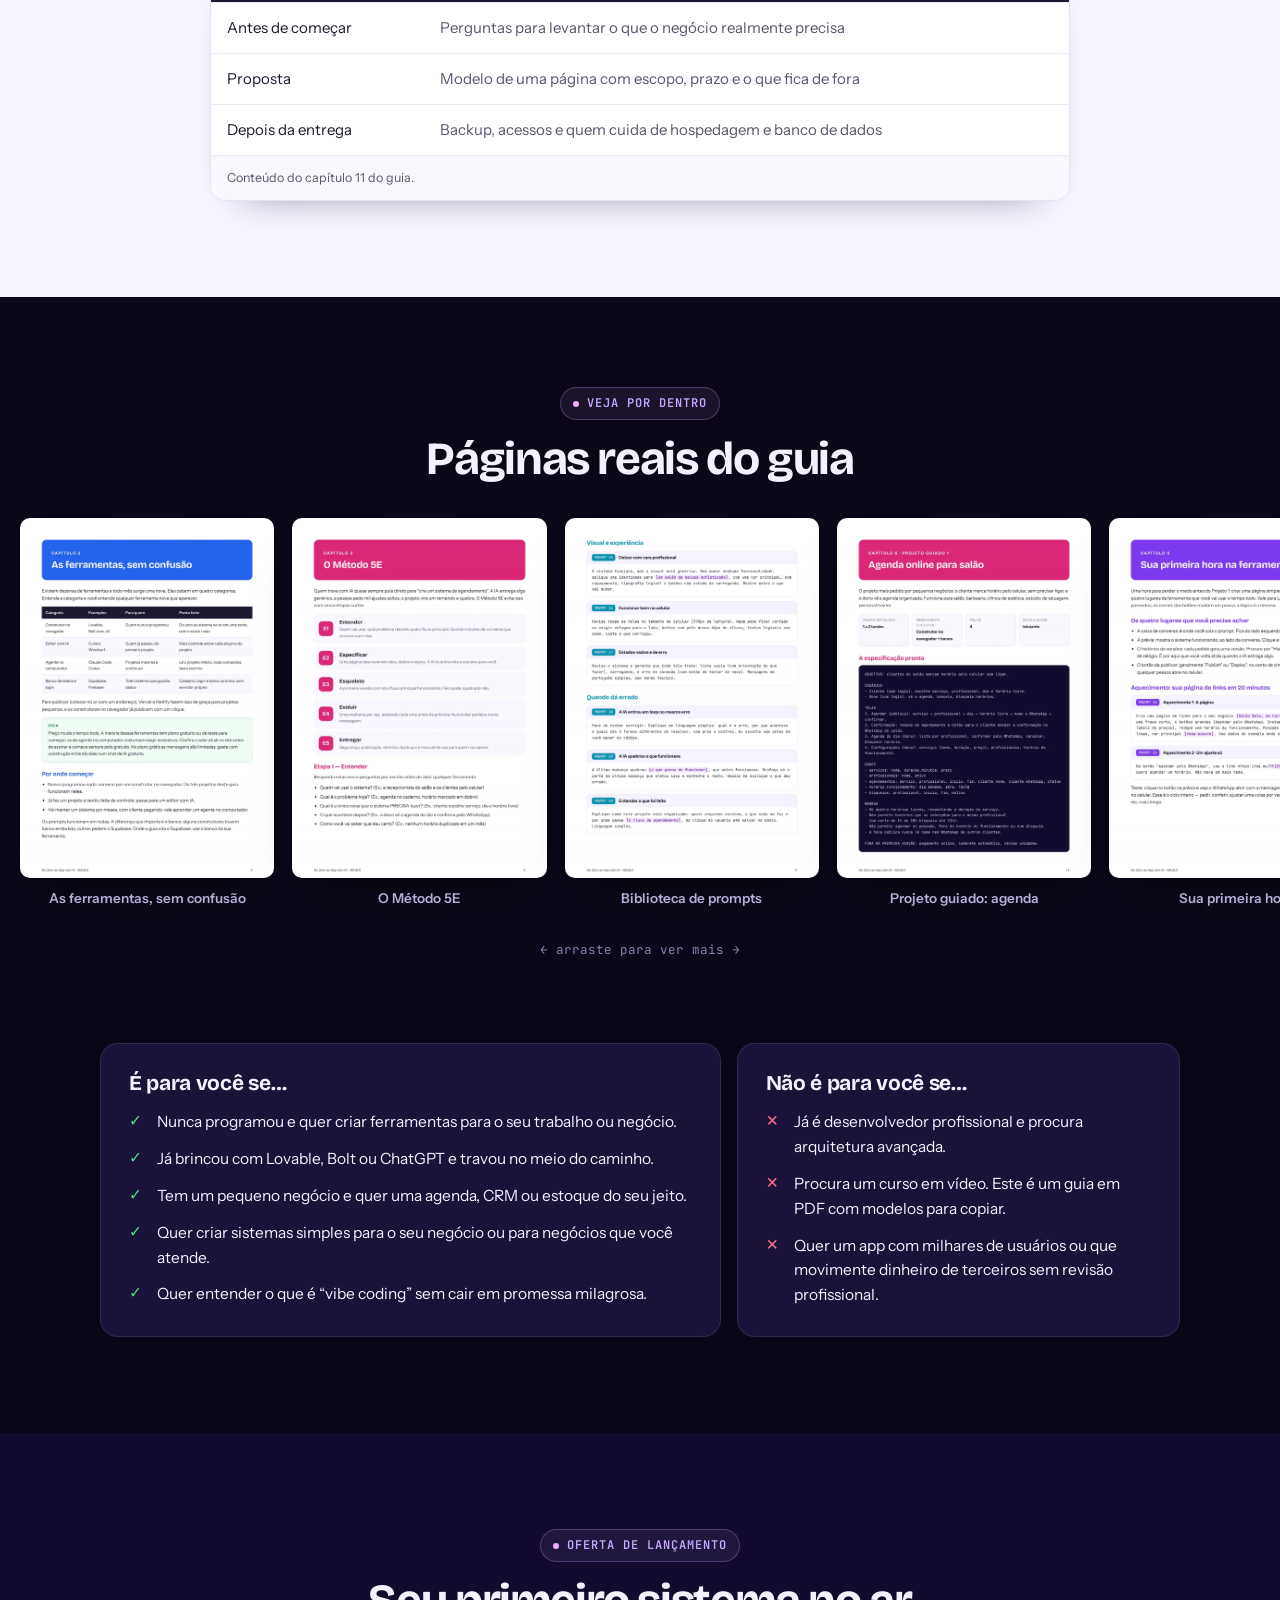
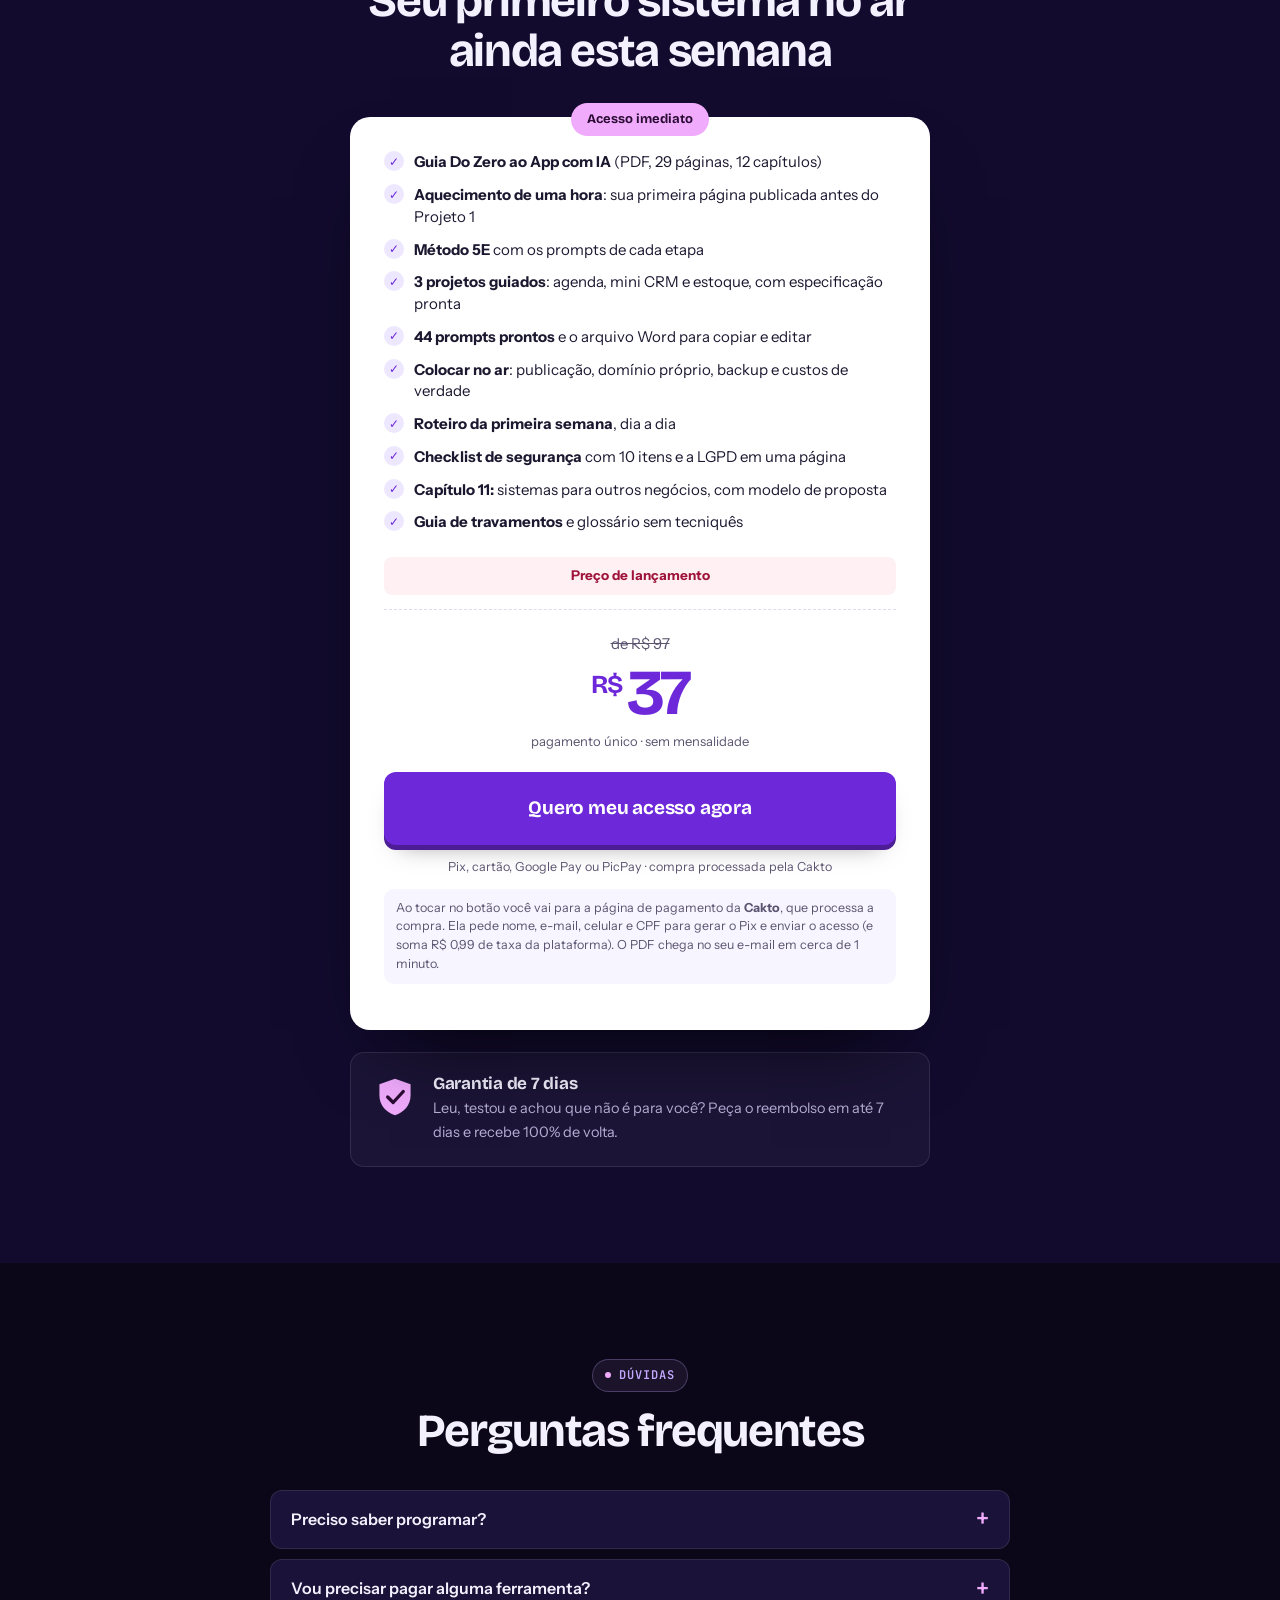
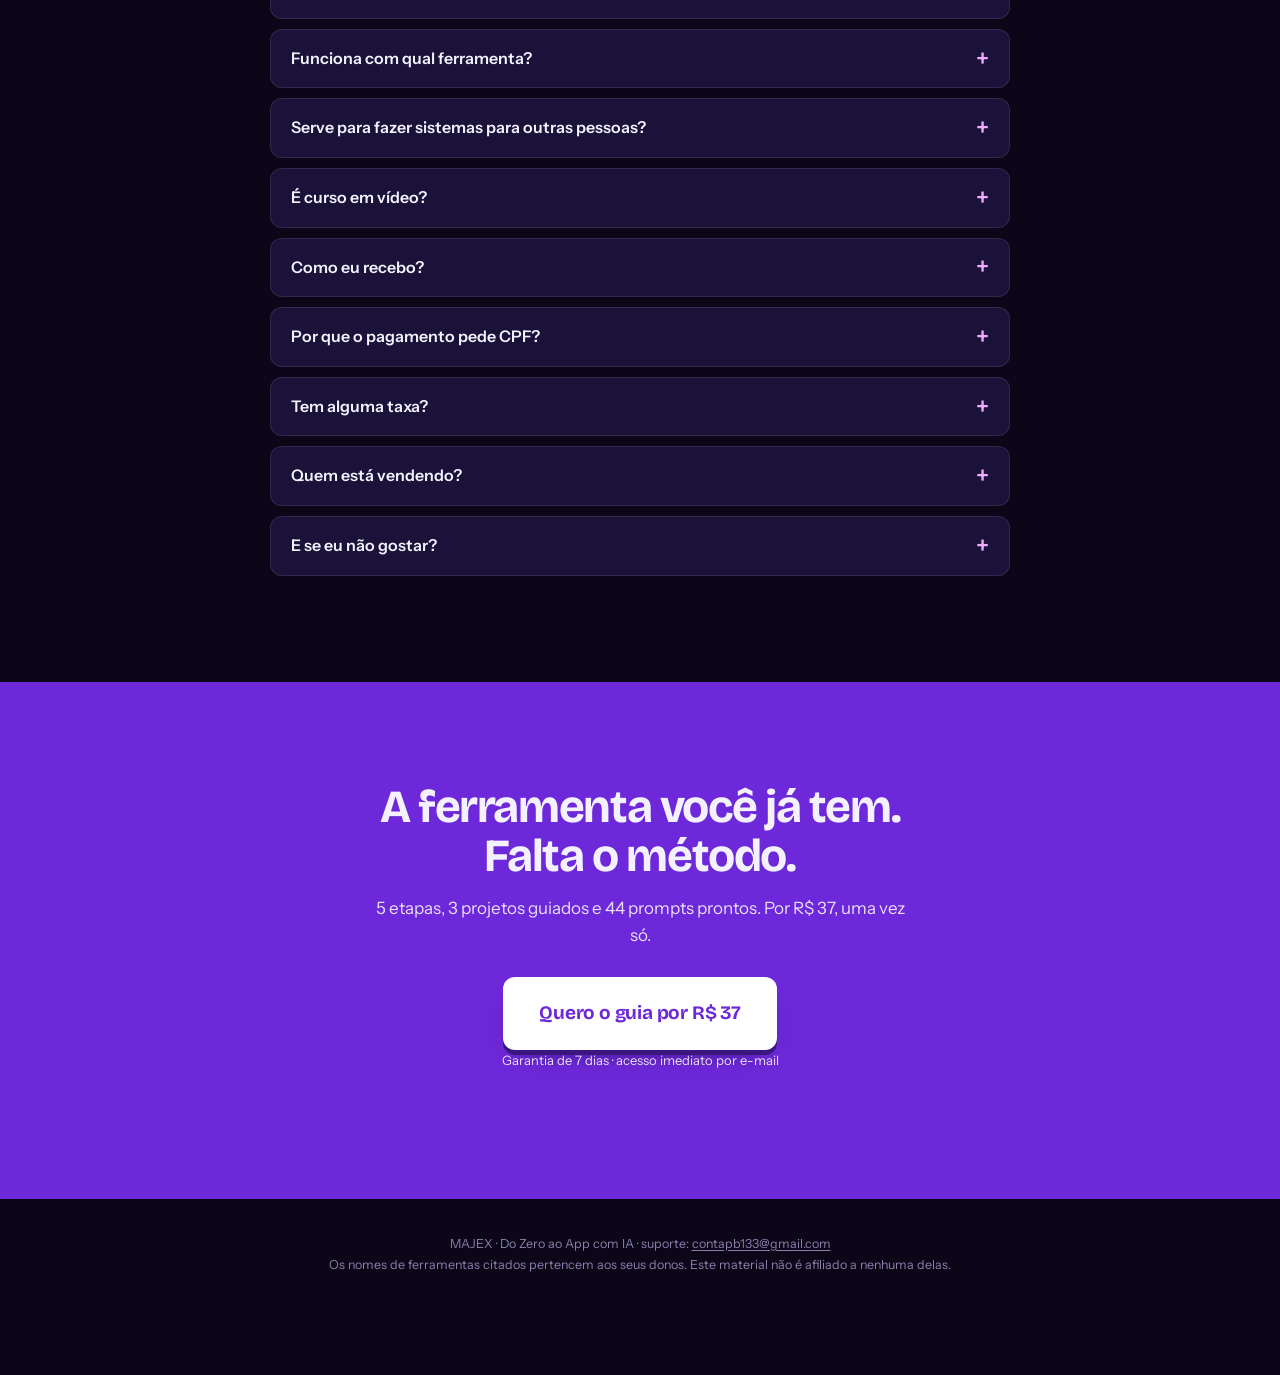
==== commit 982f9595: "Landings Excel, App e Conta: imagens 2x em WebP, print financeiro com dados, menu sem vão, páginas m" ====
--- a/app/index.html
+++ b/app/index.html
@@ -260,6 +260,7 @@
   .wrap{padding:0 16px}
   .top{font-size:12px;padding:8px 10px}
   .top__x{display:none}
+  .nav{top:32px} /* colado na faixa de preço (33px no celular); com 37px sobrava um vão */
   .nav .btn--sm{display:none}
   .hero{padding:118px 0 0}
   .btn--lg{width:100%;padding:18px 20px;font-size:17.5px}
@@ -322,7 +323,7 @@
       </div>
     </div>
   </div>
-  <div class="wrap"><div class="hero__img r"><img src="img/hero.png" width="1300" height="760" alt="Capa e páginas do guia Do Zero ao App com IA"></div></div>
+  <div class="wrap"><div class="hero__img r"><img src="img/hero.webp" srcset="img/hero.webp 1300w, img/hero-2x.webp 2600w" sizes="(max-width: 1112px) calc(100vw - 32px), 1080px" width="1300" height="760" alt="Capa e páginas do guia Do Zero ao App com IA"></div></div>
 </section>
 
 <section class="pain">
@@ -423,13 +424,13 @@
     <h2 class="r" data-d="1">Páginas reais do guia</h2>
   </div>
   <div class="gal__track" id="gal">
-    <div class="gi"><img src="img/previa-1.png" alt="Capítulo sobre ferramentas" loading="lazy"><span>As ferramentas, sem confusão</span></div>
-    <div class="gi"><img src="img/previa-2.png" alt="Página do Método 5E" loading="lazy"><span>O Método 5E</span></div>
-    <div class="gi"><img src="img/previa-3.png" alt="Biblioteca de prompts" loading="lazy"><span>Biblioteca de prompts</span></div>
-    <div class="gi"><img src="img/previa-4.png" alt="Página de projeto guiado" loading="lazy"><span>Projeto guiado: agenda</span></div>
-    <div class="gi"><img src="img/previa-5.png" alt="Aquecimento: primeira hora na ferramenta" loading="lazy"><span>Sua primeira hora</span></div>
-    <div class="gi"><img src="img/previa-6.png" alt="Capítulo colocar no ar" loading="lazy"><span>Colocar no ar</span></div>
-    <div class="gi"><img src="img/previa-7.png" alt="Roteiro da primeira semana" loading="lazy"><span>Sua primeira semana</span></div>
+    <div class="gi"><img src="img/previa-1.webp" alt="Capítulo sobre ferramentas" loading="lazy"><span>As ferramentas, sem confusão</span></div>
+    <div class="gi"><img src="img/previa-2.webp" alt="Página do Método 5E" loading="lazy"><span>O Método 5E</span></div>
+    <div class="gi"><img src="img/previa-3.webp" alt="Biblioteca de prompts" loading="lazy"><span>Biblioteca de prompts</span></div>
+    <div class="gi"><img src="img/previa-4.webp" alt="Página de projeto guiado" loading="lazy"><span>Projeto guiado: agenda</span></div>
+    <div class="gi"><img src="img/previa-5.webp" alt="Aquecimento: primeira hora na ferramenta" loading="lazy"><span>Sua primeira hora</span></div>
+    <div class="gi"><img src="img/previa-6.webp" alt="Capítulo colocar no ar" loading="lazy"><span>Colocar no ar</span></div>
+    <div class="gi"><img src="img/previa-7.webp" alt="Roteiro da primeira semana" loading="lazy"><span>Sua primeira semana</span></div>
   </div>
   <p class="hint">← arraste para ver mais →</p>
 </section>
@@ -517,7 +518,7 @@
 
 <footer class="foot"><div class="wrap">MAJEX · Do Zero ao App com IA · suporte: <a href="mailto:contapb133@gmail.com">contapb133@gmail.com</a><br>Os nomes de ferramentas citados pertencem aos seus donos. Este material não é afiliado a nenhuma delas.</div></footer>
 
-<div class="mbar" id="mbar"><div><b>R$ 37</b><span>no Pix · pagamento único</span></div><a href="#" class="btn btn--sm" data-checkout>Quero agora</a></div>
+<div class="mbar" id="mbar"><div><b>R$ 37</b><span>no Pix · pagamento único</span></div><a href="#" class="btn btn--sm" data-checkout>Quero o guia</a></div>
 
 <script>
 /* ===== CONFIGURAÇÃO ===== */
